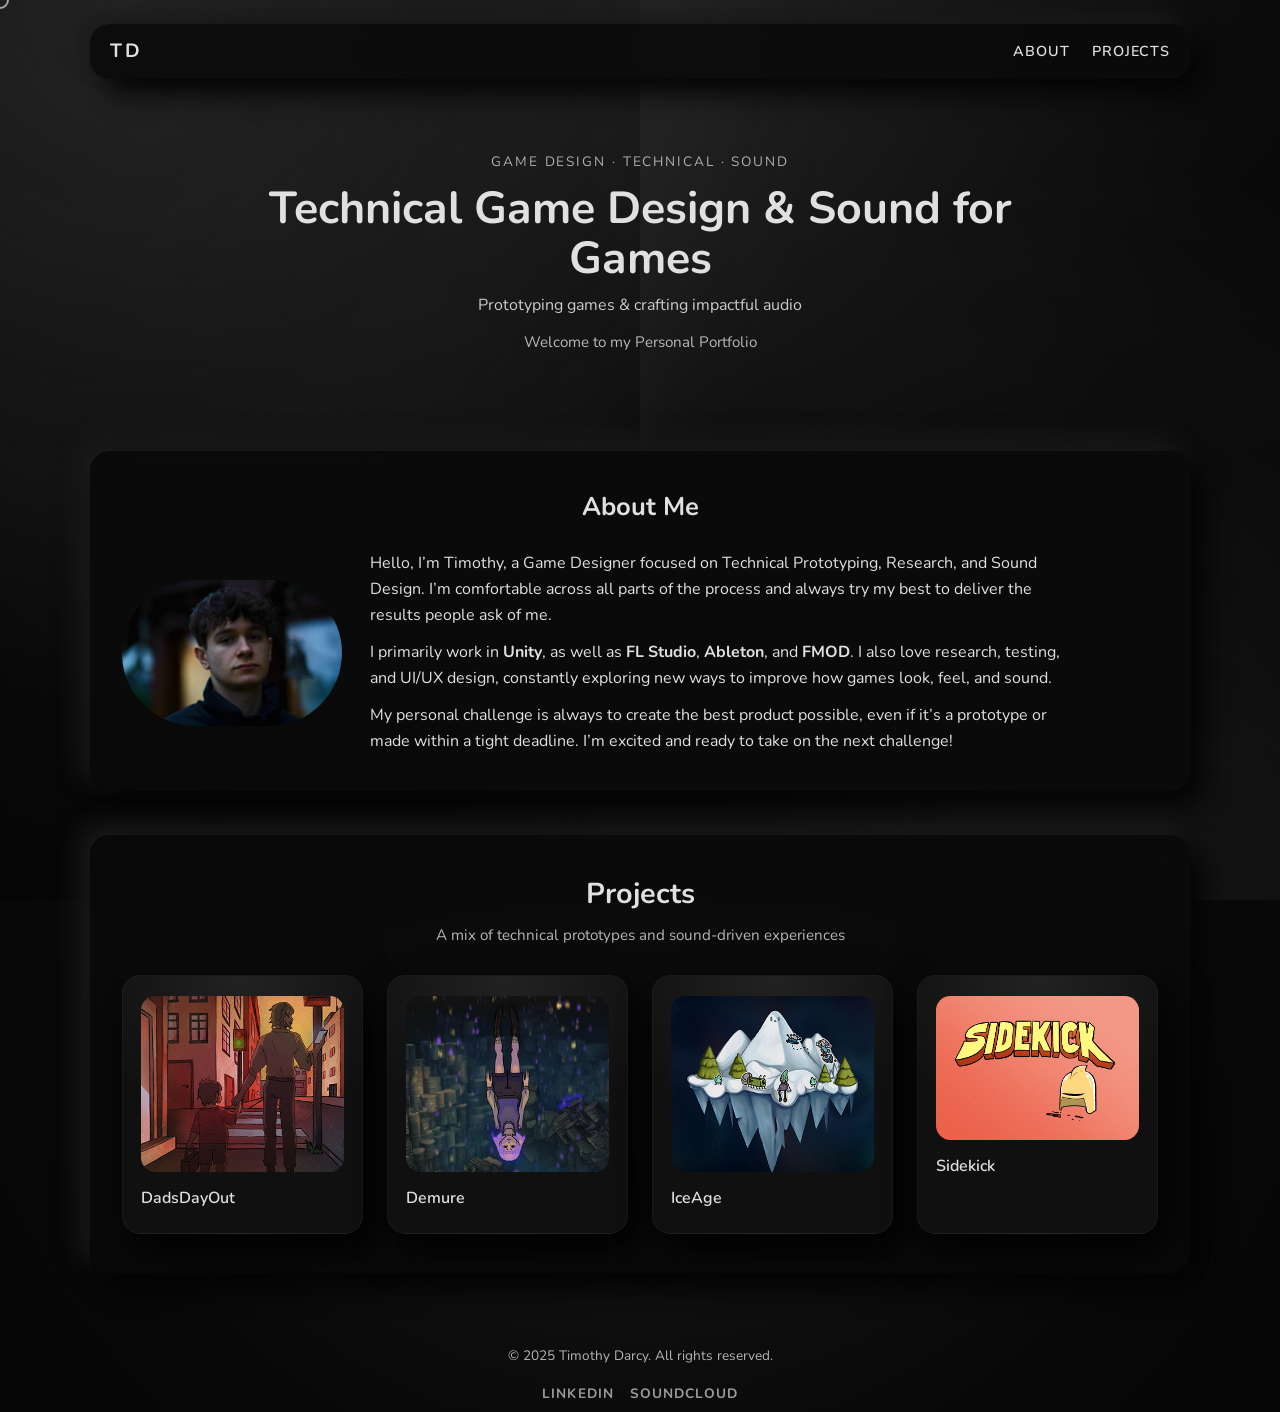
==== index.html @ 313224b3 "Update index.html" ====
<!DOCTYPE html>
<html lang="en">
<head>
    <!-- META & STYLES -->
    <meta charset="UTF-8" />
    <meta name="viewport" content="width=device-width, initial-scale=1.0"/>
    <meta name="description" content="Game & Sound Designer Portfolio: Technical prototyping, research, and immersive audio.">
    <!-- Fonts -->
    <link href="https://fonts.googleapis.com/css?family=Nunito:400,600,700&display=swap" rel="stylesheet">
    <!-- CSS -->
    <link rel="stylesheet" href="styles/style.css" />
    <title>Timothy Darcy Portfolio</title>
</head>
<body>
    <!-- Custom Cursor -->
    <div class="custom-cursor"></div>

    <!-- Circle Transition Overlay -->
    <div class="circle-transition"></div>

    <!-- Infinite Wave Background -->
    <div class="infinite-wave-container"></div>
    
    <!-- Header & Hero Section -->
    <header class="site-header">
        <nav class="nav-bar neumorphism">
            <a class="nav-logo" href="#hero">TD</a>
            <ul class="nav-menu">
                <li><a href="#about">About</a></li>
                <li><a href="#projects">Projects</a></li>
            </ul>
        </nav>

        <section id="hero" class="hero">
            <div class="hero-content">
                <p class="hero-kicker">Game Design · Technical · Sound</p>
                <h1 class="hero-title">Technical Game Design & Sound for Games</h1>
                <p class="hero-tagline">Prototyping games & crafting impactful audio</p>
                <p class="hero-subtitle">Welcome to my Personal Portfolio</p>
            </div>
        </section>
    </header>

    <!-- Main Content -->
    <main>
        <!-- About Section -->
        <section id="about" class="about-section container neumorphism section-hidden">
            <h2>About Me</h2>
            <div class="about-content">
                <img src="images/profile.jpg" alt="Profile Picture" class="about-image hover-scale" />
                <div class="about-text">
                    <p>
                        Hello, I’m Timothy, a Game Designer focused on Technical Prototyping, Research, and Sound Design. 
                        I’m comfortable across all parts of the process and always try my best to deliver the results people ask of me.
                    </p>
                    <p>
                        I primarily work in <strong>Unity</strong>, as well as <strong>FL Studio</strong>, <strong>Ableton</strong>, and <strong>FMOD</strong>. 
                        I also love research, testing, and UI/UX design, constantly exploring new ways to improve how games look, feel, and sound.
                    </p>
                    <p>
                        My personal challenge is always to create the best product possible, even if it’s a prototype or made within a tight deadline. 
                        I’m excited and ready to take on the next challenge!
                    </p>
                </div>
            </div>
        </section>

        <!-- Projects Section -->
        <section id="projects" class="work-section container neumorphism section-hidden">
            <header class="work-header">
                <h2>Projects</h2>
                <p class="work-subtitle">
                    A mix of technical prototypes and sound-driven experiences
                </p>
            </header>

            <ul class="project-list">
                <!-- Existing / Active Projects -->
                <li class="project neumorphism-light hover-glow section-hidden">
                    <a href="project4.html" data-project="project4">
                        <img src="styles/images/project4-thumb.png" alt="Project Four Thumbnail" />
                        <h3>DadsDayOut</h3>
                    </a>
                </li>
                <li class="project neumorphism-light hover-glow section-hidden">
                    <a href="project5.html" data-project="project5">
                        <img src="styles/images/project5-thumb.png" alt="Project Five Thumbnail" />
                        <h3>Demure</h3>
                    </a>
                </li>
                <li class="project neumorphism-light hover-glow section-hidden">
                    <a href="project6.html" data-project="project6">
                        <img src="styles/images/project6-thumb.png" alt="Project Six Thumbnail" />
                        <h3>IceAge</h3>
                    </a>
                </li>
                <li class="project neumorphism-light hover-glow section-hidden">
                    <a href="project7.html" data-project="project7">
                        <img src="images/Sidekick.png" alt="Sidekick Thumbnail" />
                        <h3>Sidekick</h3>
                    </a>
                </li>
            </ul>
        </section>
    </main>

    <!-- Footer -->
    <footer class="site-footer container">
        <p>&copy; 2025 Timothy Darcy. All rights reserved.</p>
        <ul class="social-links">
            <li><a href="https://www.linkedin.com/in/timothy-darcy-484072272/" target="_blank" rel="noopener">LinkedIn</a></li>
            <li><a href="#" target="_blank" rel="noopener">SoundCloud</a></li>
        </ul>
    </footer>

    <!-- JavaScript -->
    <script src="scripts/main.js"></script>
</body>
</html>
---- styles/style.css ----
/* =========================================
   BASE STYLES & THEME
========================================= */
:root {
    --bg-color: #121212;
    --fg-color: #E0E0E0;
    --accent-color: #ffffff;
    --shadow-dark: #050505;
    --shadow-light: #202020;
    --font-family: 'Nunito', sans-serif;
    --transition: 0.3s ease;
    --font-weight-regular: 400;
    --font-weight-semi: 600;
    --font-weight-bold: 700;
}

*,
*::before,
*::after {
    box-sizing: border-box;
    margin: 0;
    padding: 0;
}

html,
body {
    height: 100%;
}

body {
    background: radial-gradient(circle at top, #1c1c1c 0%, #080808 55%, #020202 100%);
    color: var(--fg-color);
    font-family: var(--font-family);
    font-weight: var(--font-weight-regular);
    line-height: 1.6;
    cursor: none; /* custom cursor */
    opacity: 0;           /* fade in/out base */
    transition: opacity 0.3s ease;
}

/* page is ready (set by JS) */
body.page-loaded {
    opacity: 1;
}

/* Keep normal cursor for text inputs just in case */
input,
textarea {
    cursor: text;
}

/* Utility container */
.container {
    width: min(1100px, 92vw);
    margin: 0 auto;
}

/* =========================================
   INFINITE WAVE BACKGROUND
========================================= */
.infinite-wave-container {
    position: fixed;
    inset: 0;
    z-index: -2;
    background: radial-gradient(circle at 10% 0%, #262626 0, transparent 50%),
                radial-gradient(circle at 90% 100%, #181818 0, transparent 52%);
    opacity: 0.9;
    pointer-events: none;
    overflow: hidden;
}

.infinite-wave-container::before {
    content: "";
    position: absolute;
    inset: -20%;
    background: conic-gradient(
        from 0deg,
        rgba(255, 255, 255, 0.04),
        transparent,
        rgba(255, 255, 255, 0.025),
        transparent
    );
    animation: wave-spin 20s linear infinite;
    animation-play-state: running;
    will-change: transform;
}

/* Pause background animation while scrolling for performance */
body.is-scrolling .infinite-wave-container::before {
    animation-play-state: paused;
}

@keyframes wave-spin {
    from { transform: rotate(0deg); }
    to   { transform: rotate(360deg); }
}

/* =========================================
   CUSTOM CURSOR
========================================= */
.custom-cursor {
    position: fixed;
    top: 0;
    left: 0;
    width: 18px;
    height: 18px;
    border-radius: 50%;
    border: 2px solid rgba(255, 255, 255, 0.7);
    pointer-events: none;
    transform: translate(-50%, -50%);
    z-index: 999;
    mix-blend-mode: difference;
    transition:
        width 0.15s ease-out,
        height 0.15s ease-out,
        background-color 0.15s ease-out,
        border-color 0.15s ease-out;
}

.custom-cursor.is-hovering {
    width: 30px;
    height: 30px;
    background-color: rgba(255, 255, 255, 0.12);
    border-color: rgba(255, 255, 255, 0.9);
}

/* =========================================
   NEUMORPHIC CARDS
========================================= */
.neumorphism {
    background: rgba(10, 10, 10, 0.9);
    border-radius: 1.25rem;
    box-shadow:
        14px 14px 26px var(--shadow-dark),
        -10px -10px 24px #1c1c1c;
    backdrop-filter: blur(18px);
}

.neumorphism-light {
    background: rgba(10, 10, 10, 0.85);
    border-radius: 1.25rem;
    box-shadow:
        8px 10px 24px rgba(0, 0, 0, 0.85);
    border: 1px solid rgba(255, 255, 255, 0.04);
}

/* Glow on hover for project cards etc. */
.hover-glow {
    transition:
        transform var(--transition),
        box-shadow var(--transition),
        filter var(--transition);
}

.hover-glow:hover {
    transform: translateY(-4px);
    box-shadow:
        0 0 18px rgba(255, 255, 255, 0.08),
        0 16px 40px rgba(0, 0, 0, 0.7);
    filter: brightness(1.05);
}

.hover-scale {
    transition:
        transform var(--transition),
        box-shadow var(--transition),
        filter var(--transition);
}

.hover-scale:hover {
    transform: scale(1.04);
    box-shadow:
        4px 4px 10px var(--shadow-dark),
        -4px -4px 10px var(--shadow-light);
    filter: brightness(1.1);
}

/* =========================================
   HEADER & NAV
========================================= */
.site-header {
    position: relative;
    z-index: 2;
    padding-top: 1.5rem;
}

.nav-bar {
    display: flex;
    align-items: center;
    justify-content: space-between;
    width: min(1100px, 92vw);
    margin: 0 auto;
    padding: 0.75rem 1.25rem;
}

.nav-logo {
    font-weight: var(--font-weight-bold);
    font-size: 1.2rem;
    letter-spacing: 0.14em;
    text-transform: uppercase;
    text-decoration: none;
    color: var(--fg-color);
}

.nav-menu {
    list-style: none;
    display: flex;
    gap: 1.4rem;
}

.nav-menu a {
    font-size: 0.9rem;
    font-weight: var(--font-weight-semi);
    letter-spacing: 0.06em;
    text-transform: uppercase;
    color: var(--fg-color);
    text-decoration: none;
    padding-bottom: 0.25rem;
    border-bottom: 1px solid transparent;
    transition: color var(--transition), border-color var(--transition), opacity var(--transition);
}

.nav-menu a:hover {
    color: var(--accent-color);
    border-color: rgba(255, 255, 255, 0.4);
    opacity: 1;
}

/* =========================================
   HERO SECTION
========================================= */
.hero {
    padding: 4.5rem 1.5rem 3.5rem;
    display: flex;
    justify-content: center;
    align-items: flex-start; /* higher on the page */
}

.hero-content {
    width: min(850px, 100%);
    margin: 0 auto;
    text-align: center;
}

.hero-kicker {
    font-size: 0.85rem;
    letter-spacing: 0.14em;
    text-transform: uppercase;
    opacity: 0.75;
    margin-bottom: 0.75rem;
}

.hero-title {
    font-size: clamp(2.2rem, 4vw, 2.8rem);
    font-weight: var(--font-weight-bold);
    line-height: 1.1;
    margin-bottom: 0.6rem;
}

.hero-tagline {
    font-size: 1rem;
    opacity: 0.9;
    margin-bottom: 0.75rem;
}

.hero-subtitle {
    font-size: 0.95rem;
    opacity: 0.8;
}

/* subtle entrance animation */
.hero {
    opacity: 0;
    transform: translateY(24px);
    transition: opacity 0.7s ease, transform 0.7s ease;
}

.hero.hero-visible {
    opacity: 1;
    transform: translateY(0);
}

/* =========================================
   ABOUT SECTION
========================================= */
.about-section {
    margin-top: 2.5rem;
    padding: 2.25rem 2rem;
}

.about-section h2 {
    font-size: 1.6rem;
    margin-bottom: 1.5rem;
    text-align: center; /* title centered */
}

.about-content {
    display: grid;
    grid-template-columns: minmax(0, 220px) minmax(0, 1fr);
    gap: 1.75rem;
    align-items: center;
    justify-content: center;
}

.about-image {
    width: 100%;
    max-width: 220px;
    border-radius: 999px;
    display: block;
    margin: 0 auto;
    object-fit: cover;
}

.about-text {
    max-width: 700px;
    margin: 0;
    text-align: left;
}

.about-text p + p {
    margin-top: 0.75rem;
}

/* =========================================
   PROJECTS SECTION (HOME)
========================================= */
.work-section {
    margin-top: 2.75rem;
    padding: 2.25rem 2rem 2.4rem;
}

.work-header {
    text-align: center;
    margin-bottom: 1.75rem;
}

.work-header h2 {
    font-size: 1.8rem;
    margin-bottom: 0.4rem;
}

.work-subtitle {
    font-size: 0.95rem;
    opacity: 0.8;
}

.project-list {
    list-style: none;
    display: grid;
    grid-template-columns: repeat(auto-fit, minmax(220px, 1fr));
    gap: 1.5rem;
    margin-top: 0.5rem;
}

.project {
    position: relative;
    overflow: hidden;
    border-radius: 1.15rem;
    background: radial-gradient(circle at top, #222222 0%, #101010 55%);
    box-shadow: 10px 18px 40px rgba(0, 0, 0, 0.9);
}

.project a {
    display: block;
    padding: 1.25rem 1.1rem 1.35rem;
    text-decoration: none;
    color: var(--fg-color);
}

.project img {
    width: 100%;
    border-radius: 0.9rem;
    margin-bottom: 0.9rem;
    display: block;
    object-fit: cover;
}

.project h3 {
    font-size: 1rem;
    font-weight: var(--font-weight-semi);
}

/* =========================================
   SECTION REVEAL ANIMATIONS (HOME)
========================================= */
.section-hidden {
    opacity: 0;
    transform: translateY(32px);
    transition: opacity 0.5s ease-out, transform 0.5s ease-out;
}

.section-visible {
    opacity: 1;
    transform: translateY(0);
}

/* =========================================
   FOOTER
========================================= */
.site-footer {
    margin: 3rem auto 2rem;
    text-align: center;
    padding: 1.5rem 1rem 0.5rem;
    font-size: 0.85rem;
    opacity: 0.8;
}

.social-links {
    list-style: none;
    display: flex;
    gap: 1rem;
    justify-content: center;
    margin-top: 1rem;
    padding: 0;
}

.social-links li a {
    font-weight: var(--font-weight-bold);
    font-size: 0.85rem;
    letter-spacing: 0.08em;
    text-transform: uppercase;
    text-decoration: none;
    color: var(--fg-color);
    opacity: 0.85;
    border-bottom: 1px solid transparent;
    padding-bottom: 0.15rem;
    transition: color var(--transition), opacity var(--transition), border-color var(--transition);
}

.social-links li a:hover {
    opacity: 1;
    color: var(--accent-color);
    border-color: rgba(255, 255, 255, 0.4);
}

/* =========================================
   CIRCLE PAGE TRANSITION (LEGACY)
========================================= */
.circle-transition {
    position: fixed;
    top: 50%;
    left: 50%;
    width: 0;
    height: 0;
    border-radius: 50%;
    transform: translate(-50%, -50%) scale(0);
    background: radial-gradient(circle at center, #ffffff 0%, #c8c8c8 30%, #000000 80%);
    opacity: 0;
    pointer-events: none;
    z-index: 998;
}

/* =========================================
   RESPONSIVE ADJUSTMENTS (HOME)
========================================= */
@media (max-width: 768px) {
    .nav-bar {
        padding-inline: 1rem;
    }

    .hero {
        padding-top: 3.4rem;
        padding-bottom: 2.8rem;
    }

    .about-section,
    .work-section {
        padding-inline: 1.3rem;
    }

    .about-content {
        grid-template-columns: 1fr;
        text-align: left;
    }

    .about-image {
        max-width: 180px;
    }
}

/* =========================================
   PROJECT DETAIL PAGES
========================================= */
body.project-page {
    background: radial-gradient(circle at top, #181818 0%, #050505 50%, #020202 100%);
}

/* Main project card */
.project-page .project-detail {
    width: min(1000px, 92vw);
    margin: 3rem auto 3.5rem;
    padding: 2.25rem 2rem 2.4rem;
    background: rgba(10, 10, 10, 0.96);
    border-radius: 1.5rem;
    box-shadow:
        14px 18px 40px rgba(0, 0, 0, 0.9),
        -6px -6px 26px rgba(32, 32, 32, 0.65);
    backdrop-filter: blur(16px);

    opacity: 0;
    transform: translateY(24px);
    transition: opacity 0.6s ease, transform 0.6s ease;
}

.project-page .project-detail.is-visible {
    opacity: 1;
    transform: translateY(0);
}

/* Header (title + meta) */
.project-page .project-detail-header {
    margin-bottom: 1.8rem;
    text-align: center;
}

.project-page .project-detail-header h1 {
    font-size: 1.9rem;
    margin-bottom: 0.2rem;
}

.project-page .project-meta {
    font-size: 0.9rem;
    opacity: 0.8;
}

/* -----------------------------------------
   TAB BUTTONS (Technical / Sound)
----------------------------------------- */
.project-page .project-tabs {
    display: flex;
    align-items: center;
    justify-content: center;
    gap: 0.35rem;
    padding: 0.25rem;
    border-radius: 999px;
    background: radial-gradient(circle at top, #262626 0%, #101010 60%);
    box-shadow:
        0 10px 30px rgba(0, 0, 0, 0.75),
        inset 0 0 0 1px rgba(255, 255, 255, 0.03);
    width: fit-content;
    margin: 0 auto 1.8rem;
}

.project-page .tab-button {
    border: none;
    outline: none;
    padding: 0.55rem 1.6rem;
    border-radius: 999px;
    background: transparent;
    color: rgba(255, 255, 255, 0.7);
    font-size: 0.9rem;
    font-weight: 600;
    letter-spacing: 0.08em;
    text-transform: uppercase;
    cursor: pointer;
    transition:
        color 0.25s ease,
        background 0.25s ease,
        box-shadow 0.25s ease,
        transform 0.15s ease;
}

.project-page .tab-button:hover {
    transform: translateY(-1px);
}

.project-page .tab-button.is-active {
    background: linear-gradient(135deg, #ffffff, #b3b3b3);
    color: #000;
    box-shadow:
        0 10px 22px rgba(0, 0, 0, 0.75),
        0 0 0 1px rgba(255, 255, 255, 0.2);
}

.project-page .tab-button:focus-visible {
    outline: 2px solid #ffffff;
    outline-offset: 2px;
}

/* -----------------------------------------
   TAB PANELS
----------------------------------------- */
.project-page .tab-panels {
    margin-top: 0.4rem;
}

.project-page .tab-panel {
    display: none;
    opacity: 0;
    transform: translateY(8px);
    transition: opacity 0.3s ease-out, transform 0.3s ease-out;
}

.project-page .tab-panel.is-active {
    display: block;
    opacity: 1;
    transform: translateY(0);
}

/* Section titles inside project tabs */
.project-page .section-title {
    font-size: 1.15rem;
    margin-bottom: 0.7rem;
    text-align: center;
}

/* -----------------------------------------
   TECHNICAL TAB LAYOUT – 2x2 grid
   Row1: Trailer | Gallery
   Row2: Overview | My contributions
----------------------------------------- */

/* The whole technical tab becomes a 2x2 grid ONLY when active */
.project-page #technical.tab-panel.is-active {
    display: grid;
    grid-template-columns: minmax(0, 3.2fr) minmax(0, 1.8fr);
    grid-template-areas:
        "trailer gallery"
        "overview contributions";
    column-gap: 2rem;
    row-gap: 1.75rem;
}

/* Make sure technical tab takes up NO space when hidden */
.project-page #technical.tab-panel:not(.is-active) {
    display: none !important;
}

/* Flatten inner wrappers so children can sit directly on grid areas */
.project-page .technical-layout {
    display: contents;
}

.project-page #technical .project-description {
    display: contents;
}

.project-page #technical .project-overview-layout {
    display: contents;
}

/* Grid area assignments */
.project-page #technical .technical-layout > div:first-child {
    grid-area: trailer;
}

.project-page #technical .technical-layout > div:last-child {
    grid-area: gallery;
}

.project-page #technical .project-overview-text {
    grid-area: overview;
}

.project-page #technical .project-overview-list {
    grid-area: contributions;
}

/* Video frame */
.project-page .project-video-frame {
    position: relative;
    width: 100%;
    border-radius: 1rem;
    overflow: hidden;
    background: #000;
    box-shadow:
        0 18px 40px rgba(0, 0, 0, 0.9),
        0 0 0 1px rgba(255, 255, 255, 0.04);
}

.project-page .project-video-frame video {
    display: block;
    width: 100%;
    height: auto;
}

/* Gallery – bigger and more spaced images */
.project-page .project-gallery {
    display: grid;
    grid-template-columns: repeat(2, minmax(0, 1fr));
    gap: 1.1rem;
}

.project-page .project-gallery img {
    width: 100%;
    border-radius: 0.9rem;
    display: block;
    object-fit: cover;
    box-shadow: 0 12px 26px rgba(0, 0, 0, 0.8);
    transition: transform 0.2s ease, box-shadow 0.2s ease, filter 0.2s ease;
}

.project-page .project-gallery img:hover {
    transform: translateY(-2px) scale(1.02);
    filter: brightness(1.05);
    box-shadow: 0 18px 40px rgba(0, 0, 0, 0.9);
}

/* Overview + contributions */
.project-page .project-description .section-title {
    text-align: left;
    margin-bottom: 0.9rem;
}

.project-page .project-overview-text {
    font-size: 1rem;
    line-height: 1.7;
}

.project-page .project-overview-text p + p {
    margin-top: 0.8rem;
}

.project-page .project-overview-list {
    font-size: 0.95rem;
}

.project-page .project-overview-points {
    list-style: disc;
    padding-left: 1.1rem;
}

.project-page .project-overview-points li {
    margin-bottom: 0.4rem;
    line-height: 1.5;
}

/* -----------------------------------------
   SOUND TAB LAYOUT
----------------------------------------- */
.project-page .sound-panel {
    margin-top: 0.4rem;
    max-width: 850px;
    margin-left: auto;
    margin-right: auto;
}

.project-page .sound-intro {
    font-size: 0.95rem;
    opacity: 0.88;
    margin-bottom: 1.3rem;
    text-align: justify;
}

.project-page .sound-tracklist {
    display: flex;
    flex-direction: column;
    gap: 0.9rem;
}

.project-page .sound-track {
    display: grid;
    grid-template-columns: minmax(0, 1.5fr) minmax(0, 2fr);
    gap: 0.75rem;
    align-items: center;
    padding: 0.8rem 1rem;
    border-radius: 1rem;
    background: radial-gradient(circle at top left, #222222 0%, #111111 55%);
    box-shadow:
        0 10px 26px rgba(0, 0, 0, 0.9),
        0 0 0 1px rgba(255, 255, 255, 0.03);
}

.project-page .sound-track-main {
    display: flex;
    flex-direction: column;
    gap: 0.15rem;
}

.project-page .sound-track-title {
    font-weight: 600;
}

.project-page .sound-track-meta {
    font-size: 0.8rem;
    opacity: 0.7;
}

.project-page .sound-track audio {
    width: 100%;
    height: 32px;
}

/* =========================================
   IMAGE LIGHTBOX (gallery click)
========================================= */
.image-lightbox-overlay {
    position: fixed;
    inset: 0;
    background: rgba(0, 0, 0, 0.85);
    display: flex;
    align-items: center;
    justify-content: center;
    opacity: 0;
    pointer-events: none;
    z-index: 1000;
    transition: opacity 0.25s ease;
}

.image-lightbox-overlay.is-open {
    opacity: 1;
    pointer-events: auto;
}

.image-lightbox-inner {
    position: relative;
    max-width: min(960px, 92vw);
    max-height: 88vh;
    padding: 1.4rem 1.8rem 1.6rem;
    border-radius: 1.2rem;
    background: radial-gradient(circle at top, #222222 0%, #050505 55%);
    box-shadow: 0 24px 60px rgba(0, 0, 0, 0.95);
    display: flex;
    align-items: center;
    justify-content: center;
}

.image-lightbox-img {
    max-width: 100%;
    max-height: calc(88vh - 2.8rem);
    border-radius: 0.9rem;
    box-shadow: 0 18px 40px rgba(0, 0, 0, 0.9);
    transform: scale(0.96);
    opacity: 0;
    transition: opacity 0.25s ease, transform 0.25s ease;
}

.image-lightbox-overlay.is-open .image-lightbox-img {
    opacity: 1;
    transform: scale(1);
}

/* Big clear X, on top of the image */
.image-lightbox-close {
    position: absolute;
    top: 0.75rem;
    right: 0.9rem;
    width: 44px;
    height: 44px;
    border-radius: 999px;
    border: none;
    background: #000;
    color: #ffffff;
    font-size: 1.7rem;
    line-height: 1;
    display: flex;
    align-items: center;
    justify-content: center;
    cursor: pointer;
    box-shadow: 0 10px 24px rgba(0, 0, 0, 0.85);
    z-index: 2;
    transition:
        background 0.2s ease,
        transform 0.15s ease,
        box-shadow 0.2s ease;
}

.image-lightbox-close:hover {
    background: #111;
    transform: translateY(-1px);
    box-shadow: 0 16px 32px rgba(0, 0, 0, 0.9);
}

/* Blur + lock background when lightbox is open and show normal cursor */
body.image-lightbox-open {
    overflow: hidden;
    cursor: auto;
}

body.image-lightbox-open .custom-cursor {
    display: none;
}

body.image-lightbox-open.project-page .site-header,
body.image-lightbox-open.project-page .project-detail,
body.image-lightbox-open.project-page .site-footer {
    filter: blur(6px);
    transition: filter 0.25s ease;
}

/* =========================================
   PROJECT DETAIL RESPONSIVE
========================================= */
@media (max-width: 900px) {
    .project-page #technical.tab-panel.is-active {
        grid-template-columns: 1fr;
        grid-template-areas:
            "trailer"
            "gallery"
            "overview"
            "contributions";
    }

    .project-page .sound-track {
        grid-template-columns: 1fr;
        align-items: flex-start;
    }
}

@media (max-width: 600px) {
    .project-page .project-detail {
        padding-inline: 1.4rem;
        padding-top: 1.8rem;
    }

    .project-page .project-detail-header h1 {
        font-size: 1.6rem;
    }

    .project-page .project-tabs {
        width: 100%;
        justify-content: center;
    }

    .project-page .tab-button {
        flex: 1;
        text-align: center;
        padding-inline: 0.8rem;
    }
}
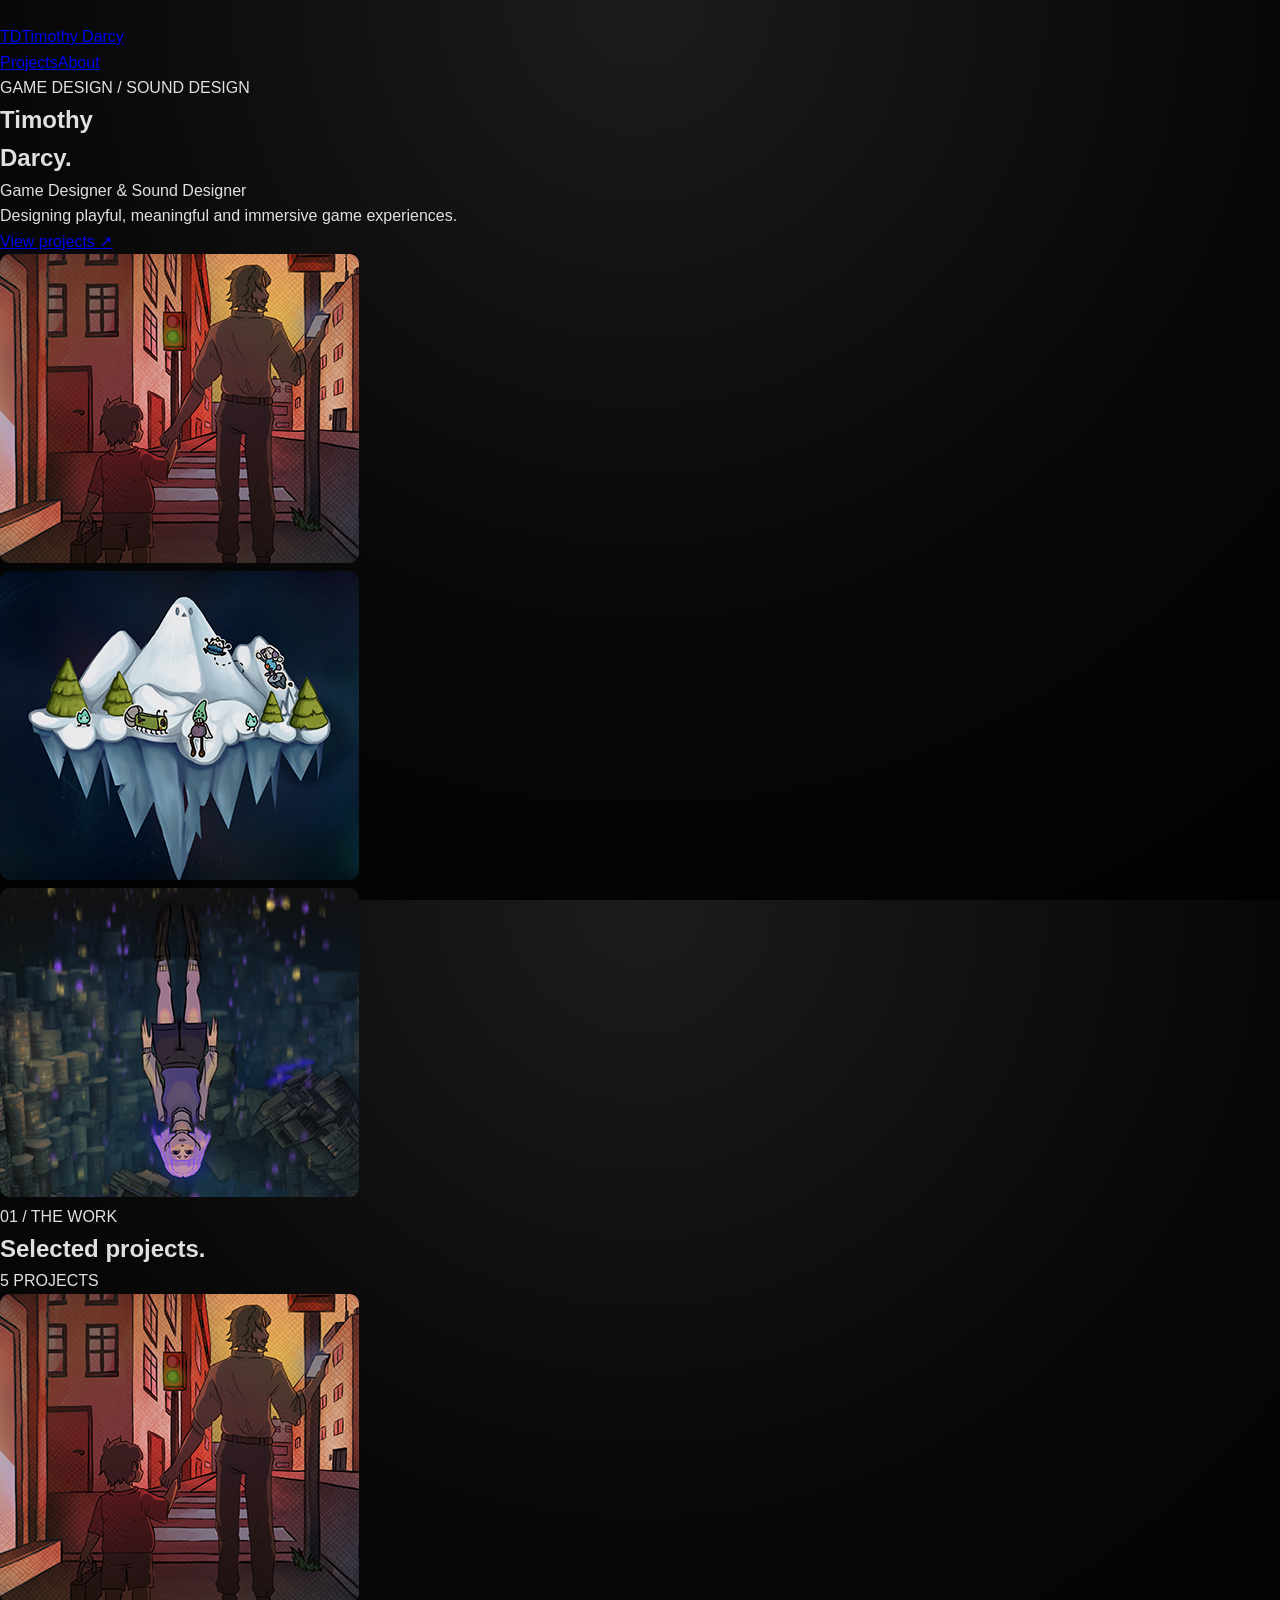
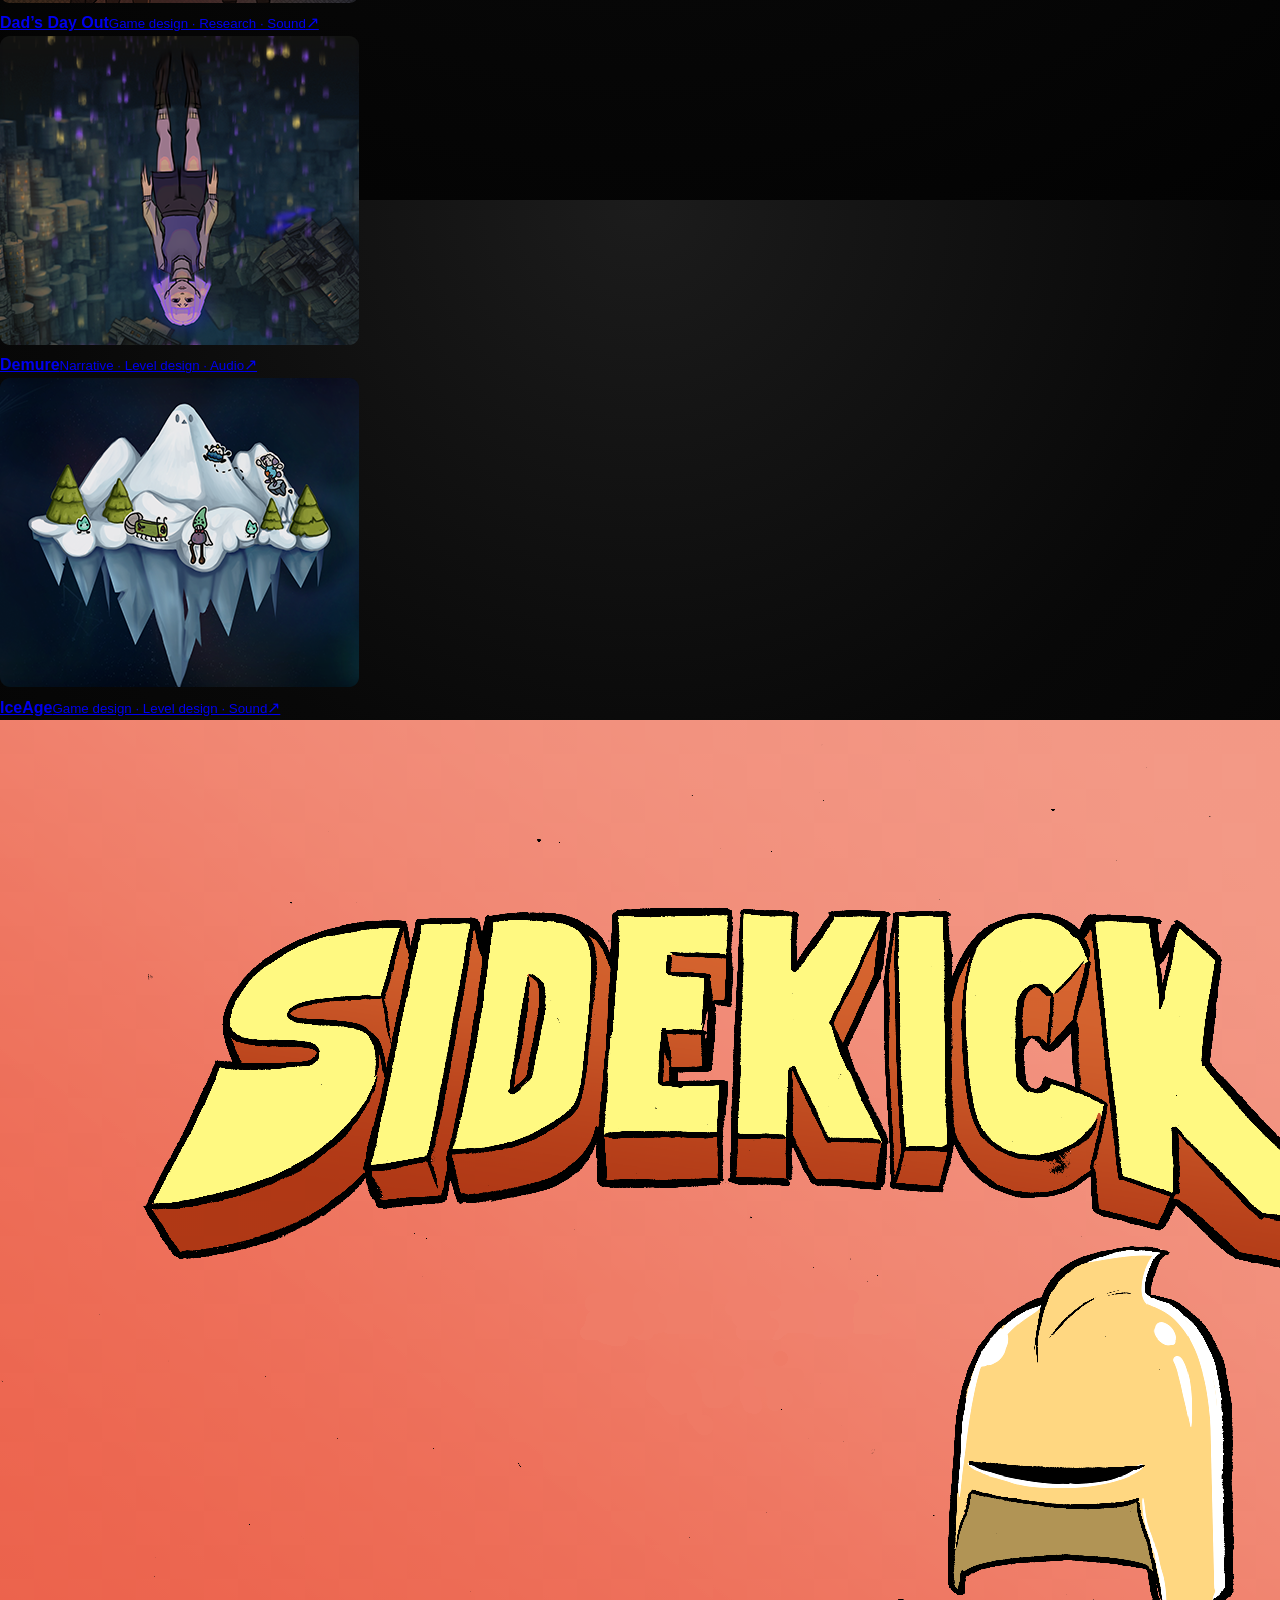
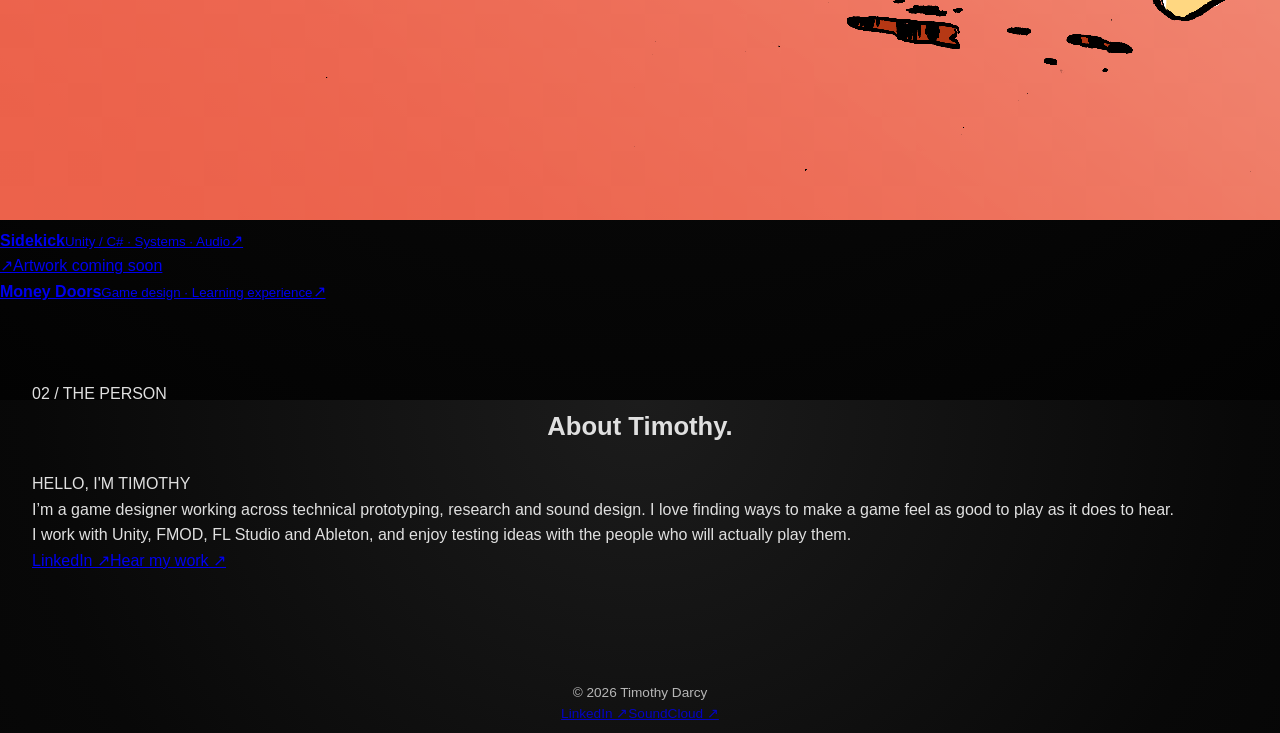
==== commit e7c9f77c: "Updated Website" ====
--- a/index.html
+++ b/index.html
@@ -1,119 +1,5 @@
-<!DOCTYPE html>
-<html lang="en">
-<head>
-    <!-- META & STYLES -->
-    <meta charset="UTF-8" />
-    <meta name="viewport" content="width=device-width, initial-scale=1.0"/>
-    <meta name="description" content="Game & Sound Designer Portfolio: Technical prototyping, research, and immersive audio.">
-    <!-- Fonts -->
-    <link href="https://fonts.googleapis.com/css?family=Nunito:400,600,700&display=swap" rel="stylesheet">
-    <!-- CSS -->
-    <link rel="stylesheet" href="styles/style.css" />
-    <title>Timothy Darcy Portfolio</title>
-</head>
-<body>
-    <!-- Custom Cursor -->
-    <div class="custom-cursor"></div>
-
-    <!-- Circle Transition Overlay -->
-    <div class="circle-transition"></div>
-
-    <!-- Infinite Wave Background -->
-    <div class="infinite-wave-container"></div>
-    
-    <!-- Header & Hero Section -->
-    <header class="site-header">
-        <nav class="nav-bar neumorphism">
-            <a class="nav-logo" href="#hero">TD</a>
-            <ul class="nav-menu">
-                <li><a href="#about">About</a></li>
-                <li><a href="#projects">Projects</a></li>
-            </ul>
-        </nav>
-
-        <section id="hero" class="hero">
-            <div class="hero-content">
-                <p class="hero-kicker">Game Design · Technical · Sound</p>
-                <h1 class="hero-title">Technical Game Design & Sound for Games</h1>
-                <p class="hero-tagline">Prototyping games & crafting impactful audio</p>
-                <p class="hero-subtitle">Welcome to my Personal Portfolio</p>
-            </div>
-        </section>
-    </header>
-
-    <!-- Main Content -->
-    <main>
-        <!-- About Section -->
-        <section id="about" class="about-section container neumorphism section-hidden">
-            <h2>About Me</h2>
-            <div class="about-content">
-                <img src="images/profile.jpg" alt="Profile Picture" class="about-image hover-scale" />
-                <div class="about-text">
-                    <p>
-                        Hello, I’m Timothy, a Game Designer focused on Technical Prototyping, Research, and Sound Design. 
-                        I’m comfortable across all parts of the process and always try my best to deliver the results people ask of me.
-                    </p>
-                    <p>
-                        I primarily work in <strong>Unity</strong>, as well as <strong>FL Studio</strong>, <strong>Ableton</strong>, and <strong>FMOD</strong>. 
-                        I also love research, testing, and UI/UX design, constantly exploring new ways to improve how games look, feel, and sound.
-                    </p>
-                    <p>
-                        My personal challenge is always to create the best product possible, even if it’s a prototype or made within a tight deadline. 
-                        I’m excited and ready to take on the next challenge!
-                    </p>
-                </div>
-            </div>
-        </section>
-
-        <!-- Projects Section -->
-        <section id="projects" class="work-section container neumorphism section-hidden">
-            <header class="work-header">
-                <h2>Projects</h2>
-                <p class="work-subtitle">
-                    A mix of technical prototypes and sound-driven experiences
-                </p>
-            </header>
-
-            <ul class="project-list">
-                <!-- Existing / Active Projects -->
-                <li class="project neumorphism-light hover-glow section-hidden">
-                    <a href="project4.html" data-project="project4">
-                        <img src="styles/images/project4-thumb.png" alt="Project Four Thumbnail" />
-                        <h3>DadsDayOut</h3>
-                    </a>
-                </li>
-                <li class="project neumorphism-light hover-glow section-hidden">
-                    <a href="project5.html" data-project="project5">
-                        <img src="styles/images/project5-thumb.png" alt="Project Five Thumbnail" />
-                        <h3>Demure</h3>
-                    </a>
-                </li>
-                <li class="project neumorphism-light hover-glow section-hidden">
-                    <a href="project6.html" data-project="project6">
-                        <img src="styles/images/project6-thumb.png" alt="Project Six Thumbnail" />
-                        <h3>IceAge</h3>
-                    </a>
-                </li>
-                <li class="project neumorphism-light hover-glow section-hidden">
-                    <a href="project7.html" data-project="project7">
-                        <img src="images/Sidekick.png" alt="Sidekick Thumbnail" />
-                        <h3>Sidekick</h3>
-                    </a>
-                </li>
-            </ul>
-        </section>
-    </main>
-
-    <!-- Footer -->
-    <footer class="site-footer container">
-        <p>&copy; 2025 Timothy Darcy. All rights reserved.</p>
-        <ul class="social-links">
-            <li><a href="https://www.linkedin.com/in/timothy-darcy-484072272/" target="_blank" rel="noopener">LinkedIn</a></li>
-            <li><a href="#" target="_blank" rel="noopener">SoundCloud</a></li>
-        </ul>
-    </footer>
-
-    <!-- JavaScript -->
-    <script src="scripts/main.js"></script>
-</body>
-</html>
+<!doctype html><html lang="en"><head><meta charset="UTF-8"><meta name="viewport" content="width=device-width, initial-scale=1"><meta name="theme-color" content="#0b0b11"><link rel="stylesheet" href="styles/style.css"><script src="scripts/main.js" defer></script><title>Timothy Darcy — Game Designer &amp; Sound Designer</title><meta name="description" content="Portfolio of Timothy Darcy — game design, technical prototyping, and sound for games."></head><body class="home-page"><div class="ambient" aria-hidden="true"><i></i><i></i></div><div class="page-wipe" aria-hidden="true"></div><header class="site-header wrap"><a class="brand" href="index.html" aria-label="Timothy Darcy home"><span class="brand-mark">TD</span><span class="brand-name">Timothy Darcy</span></a><nav class="main-nav" aria-label="Main navigation"><a href="index.html#projects">Projects</a><a href="index.html#about">About</a></nav></header>
+<main>
+<section class="home-hero wrap" id="top"><div class="hero-copy"><div class="eyebrow"><span class="eyebrow-dot"></span> GAME DESIGN / SOUND DESIGN</div><h1>Timothy<br>Darcy<span class="title-period">.</span></h1><p class="hero-role">Game Designer &amp; Sound Designer</p><p class="hero-summary">Designing playful, meaningful and immersive game experiences.</p><a class="primary-button" href="#projects">View projects <span aria-hidden="true">↗</span></a></div><div class="hero-showcase" aria-label="Selected game artwork"><div class="hero-halo" aria-hidden="true"></div><div class="float-card float-back float-dad"><img src="styles/images/project4-thumb.png" alt="Dad’s Day Out artwork"></div><div class="float-card float-front float-ice"><img src="styles/images/project6-thumb.png" alt="IceAge artwork"></div><div class="float-card float-back float-demure"><img src="styles/images/project5-thumb.png" alt="Demure artwork"></div></div></section>
+<section class="projects-section wrap" id="projects"><div class="section-heading"><div><span class="section-overline">01 / THE WORK</span><h2>Selected projects<span class="subtle-dot">.</span></h2></div><span class="section-counter">5 PROJECTS</span></div><div class="project-grid"><a class="project-card " style="--project-accent:#d26349" href="project4.html" aria-label="View Dad’s Day Out project"><div class="card-art"><img src="styles/images/project4-thumb.png" alt="Dad’s Day Out artwork" loading="lazy"></div><div class="card-bottom"><span><strong>Dad’s Day Out</strong><small>Game design · Research · Sound</small></span><span class="card-arrow" aria-hidden="true">↗</span></div></a><a class="project-card " style="--project-accent:#a486dc" href="project5.html" aria-label="View Demure project"><div class="card-art"><img src="styles/images/project5-thumb.png" alt="Demure artwork" loading="lazy"></div><div class="card-bottom"><span><strong>Demure</strong><small>Narrative · Level design · Audio</small></span><span class="card-arrow" aria-hidden="true">↗</span></div></a><a class="project-card " style="--project-accent:#8cbde8" href="project6.html" aria-label="View IceAge project"><div class="card-art"><img src="styles/images/project6-thumb.png" alt="IceAge artwork" loading="lazy"></div><div class="card-bottom"><span><strong>IceAge</strong><small>Game design · Level design · Sound</small></span><span class="card-arrow" aria-hidden="true">↗</span></div></a><a class="project-card " style="--project-accent:#edb64d" href="project7.html" aria-label="View Sidekick project"><div class="card-art"><img src="images/Sidekick.png" alt="Sidekick artwork" loading="lazy"></div><div class="card-bottom"><span><strong>Sidekick</strong><small>Unity / C# · Systems · Audio</small></span><span class="card-arrow" aria-hidden="true">↗</span></div></a><a class="project-card no-art" style="--project-accent:#8bbba9" href="money-doors.html" aria-label="View Money Doors project"><div class="card-art"><span class="missing-icon" aria-hidden="true">↗</span><span class="coming-label">Artwork coming soon</span></div><div class="card-bottom"><span><strong>Money Doors</strong><small>Game design · Learning experience</small></span><span class="card-arrow" aria-hidden="true">↗</span></div></a></div></section>
+<section id="about" class="about-section wrap"><div class="section-heading about-heading"><div><span class="section-overline">02 / THE PERSON</span><h2>About Timothy<span class="subtle-dot">.</span></h2></div></div><div class="about-card"><div class="portrait-slot" role="img" aria-label="Empty space reserved for your portrait"></div><div class="about-copy"><div class="about-kicker">HELLO, I'M TIMOTHY</div><p>I’m a game designer working across technical prototyping, research and sound design. I love finding ways to make a game feel as good to play as it does to hear.</p><p>I work with Unity, FMOD, FL Studio and Ableton, and enjoy testing ideas with the people who will actually play them.</p><div class="about-links"><a href="https://www.linkedin.com/in/timothy-darcy-484072272/" target="_blank" rel="noopener noreferrer">LinkedIn ↗</a><a href="https://soundcloud.com/time-trashzz/sets/sounds-for-game" target="_blank" rel="noopener noreferrer">Hear my work ↗</a></div></div></div></section></main><footer class="site-footer wrap"><span>© 2026 Timothy Darcy</span><div><a href="https://www.linkedin.com/in/timothy-darcy-484072272/" target="_blank" rel="noopener noreferrer">LinkedIn ↗</a><a href="https://soundcloud.com/time-trashzz/sets/sounds-for-game" target="_blank" rel="noopener noreferrer">SoundCloud ↗</a></div></footer></body></html>
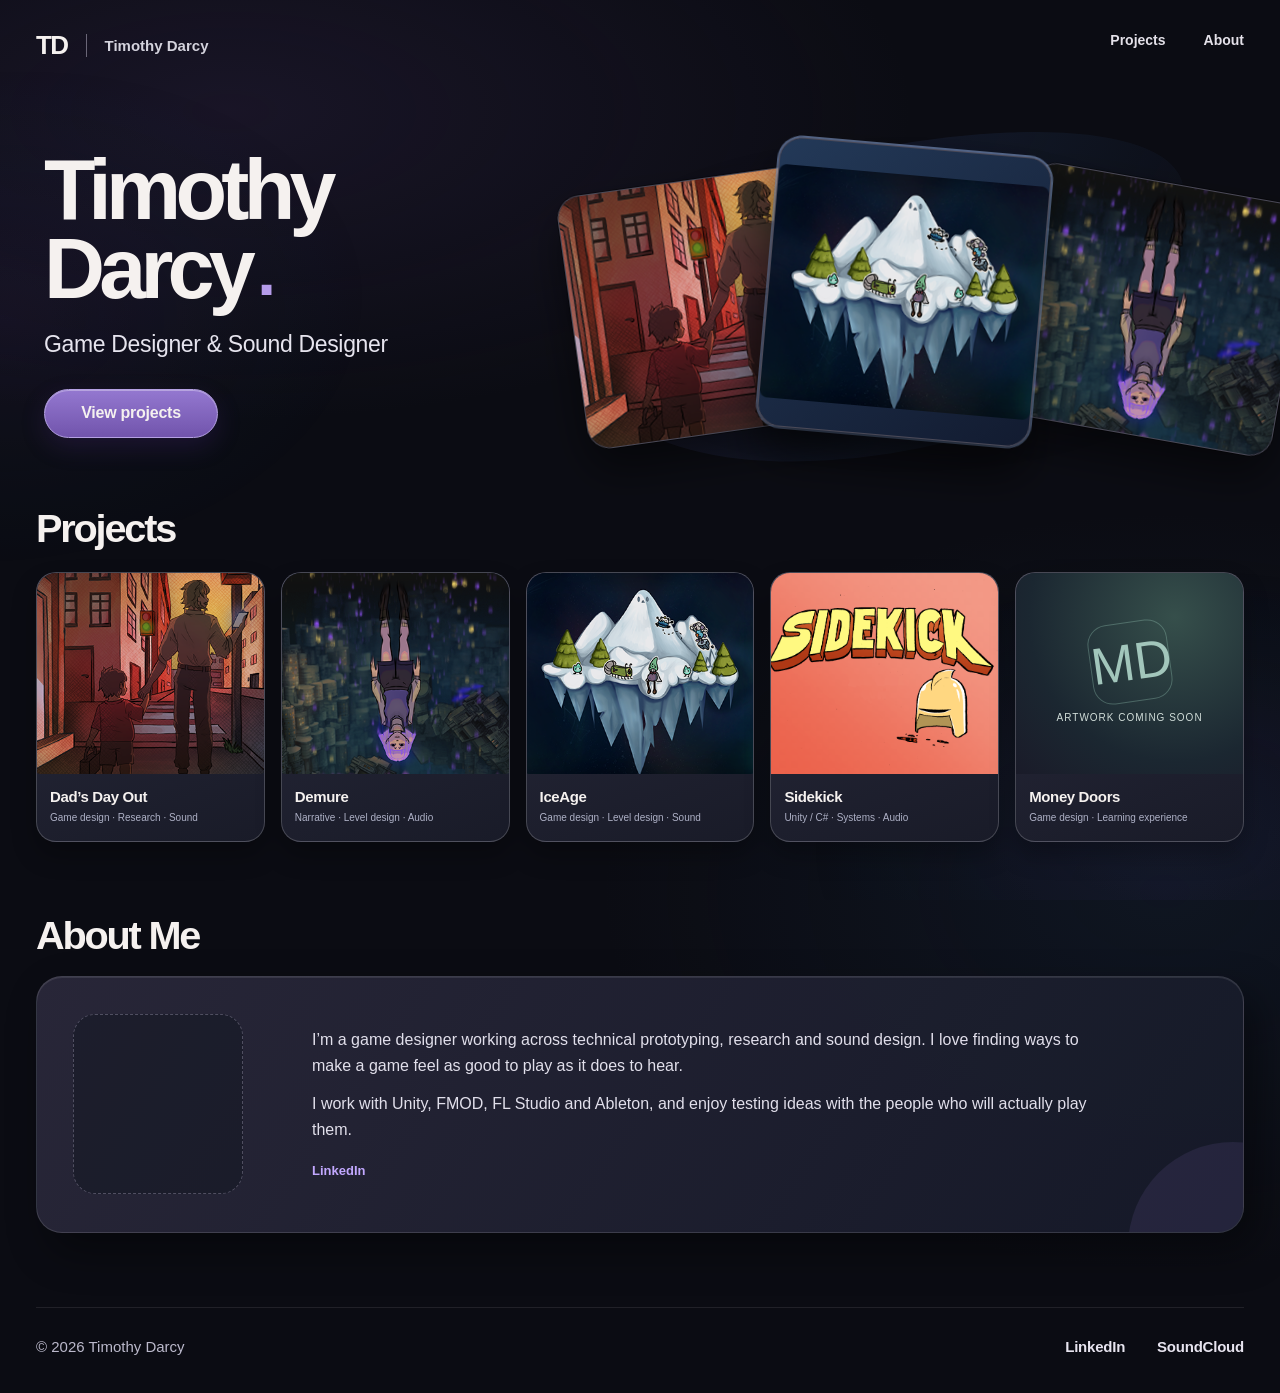
==== commit c21cb66b: "Updated Website 3" ====
--- a/index.html
+++ b/index.html
@@ -1,5 +1,7 @@
-<!doctype html><html lang="en"><head><meta charset="UTF-8"><meta name="viewport" content="width=device-width, initial-scale=1"><meta name="theme-color" content="#0b0b11"><link rel="stylesheet" href="styles/style.css"><script src="scripts/main.js" defer></script><title>Timothy Darcy — Game Designer &amp; Sound Designer</title><meta name="description" content="Portfolio of Timothy Darcy — game design, technical prototyping, and sound for games."></head><body class="home-page"><div class="ambient" aria-hidden="true"><i></i><i></i></div><div class="page-wipe" aria-hidden="true"></div><header class="site-header wrap"><a class="brand" href="index.html" aria-label="Timothy Darcy home"><span class="brand-mark">TD</span><span class="brand-name">Timothy Darcy</span></a><nav class="main-nav" aria-label="Main navigation"><a href="index.html#projects">Projects</a><a href="index.html#about">About</a></nav></header>
+<!DOCTYPE html>
+
+<html lang="en"><head><meta charset="utf-8"/><meta content="width=device-width, initial-scale=1" name="viewport"/><meta content="#0b0b11" name="theme-color"/><link href="styles/style.css" rel="stylesheet"/><script defer="" src="scripts/main.js"></script><title>Timothy Darcy — Game Designer &amp; Sound Designer</title><meta content="Portfolio of Timothy Darcy — game design, technical prototyping, and sound for games." name="description"/></head><body class="home-page"><div aria-hidden="true" class="ambient"><i></i><i></i></div><div aria-hidden="true" class="page-wipe"></div><header class="site-header wrap"><a aria-label="Timothy Darcy home" class="brand" href="index.html"><span class="brand-mark">TD</span><span class="brand-name">Timothy Darcy</span></a><nav aria-label="Main navigation" class="main-nav"><a href="index.html#projects">Projects</a><a href="index.html#about">About</a></nav></header>
 <main>
-<section class="home-hero wrap" id="top"><div class="hero-copy"><div class="eyebrow"><span class="eyebrow-dot"></span> GAME DESIGN / SOUND DESIGN</div><h1>Timothy<br>Darcy<span class="title-period">.</span></h1><p class="hero-role">Game Designer &amp; Sound Designer</p><p class="hero-summary">Designing playful, meaningful and immersive game experiences.</p><a class="primary-button" href="#projects">View projects <span aria-hidden="true">↗</span></a></div><div class="hero-showcase" aria-label="Selected game artwork"><div class="hero-halo" aria-hidden="true"></div><div class="float-card float-back float-dad"><img src="styles/images/project4-thumb.png" alt="Dad’s Day Out artwork"></div><div class="float-card float-front float-ice"><img src="styles/images/project6-thumb.png" alt="IceAge artwork"></div><div class="float-card float-back float-demure"><img src="styles/images/project5-thumb.png" alt="Demure artwork"></div></div></section>
-<section class="projects-section wrap" id="projects"><div class="section-heading"><div><span class="section-overline">01 / THE WORK</span><h2>Selected projects<span class="subtle-dot">.</span></h2></div><span class="section-counter">5 PROJECTS</span></div><div class="project-grid"><a class="project-card " style="--project-accent:#d26349" href="project4.html" aria-label="View Dad’s Day Out project"><div class="card-art"><img src="styles/images/project4-thumb.png" alt="Dad’s Day Out artwork" loading="lazy"></div><div class="card-bottom"><span><strong>Dad’s Day Out</strong><small>Game design · Research · Sound</small></span><span class="card-arrow" aria-hidden="true">↗</span></div></a><a class="project-card " style="--project-accent:#a486dc" href="project5.html" aria-label="View Demure project"><div class="card-art"><img src="styles/images/project5-thumb.png" alt="Demure artwork" loading="lazy"></div><div class="card-bottom"><span><strong>Demure</strong><small>Narrative · Level design · Audio</small></span><span class="card-arrow" aria-hidden="true">↗</span></div></a><a class="project-card " style="--project-accent:#8cbde8" href="project6.html" aria-label="View IceAge project"><div class="card-art"><img src="styles/images/project6-thumb.png" alt="IceAge artwork" loading="lazy"></div><div class="card-bottom"><span><strong>IceAge</strong><small>Game design · Level design · Sound</small></span><span class="card-arrow" aria-hidden="true">↗</span></div></a><a class="project-card " style="--project-accent:#edb64d" href="project7.html" aria-label="View Sidekick project"><div class="card-art"><img src="images/Sidekick.png" alt="Sidekick artwork" loading="lazy"></div><div class="card-bottom"><span><strong>Sidekick</strong><small>Unity / C# · Systems · Audio</small></span><span class="card-arrow" aria-hidden="true">↗</span></div></a><a class="project-card no-art" style="--project-accent:#8bbba9" href="money-doors.html" aria-label="View Money Doors project"><div class="card-art"><span class="missing-icon" aria-hidden="true">↗</span><span class="coming-label">Artwork coming soon</span></div><div class="card-bottom"><span><strong>Money Doors</strong><small>Game design · Learning experience</small></span><span class="card-arrow" aria-hidden="true">↗</span></div></a></div></section>
-<section id="about" class="about-section wrap"><div class="section-heading about-heading"><div><span class="section-overline">02 / THE PERSON</span><h2>About Timothy<span class="subtle-dot">.</span></h2></div></div><div class="about-card"><div class="portrait-slot" role="img" aria-label="Empty space reserved for your portrait"></div><div class="about-copy"><div class="about-kicker">HELLO, I'M TIMOTHY</div><p>I’m a game designer working across technical prototyping, research and sound design. I love finding ways to make a game feel as good to play as it does to hear.</p><p>I work with Unity, FMOD, FL Studio and Ableton, and enjoy testing ideas with the people who will actually play them.</p><div class="about-links"><a href="https://www.linkedin.com/in/timothy-darcy-484072272/" target="_blank" rel="noopener noreferrer">LinkedIn ↗</a><a href="https://soundcloud.com/time-trashzz/sets/sounds-for-game" target="_blank" rel="noopener noreferrer">Hear my work ↗</a></div></div></div></section></main><footer class="site-footer wrap"><span>© 2026 Timothy Darcy</span><div><a href="https://www.linkedin.com/in/timothy-darcy-484072272/" target="_blank" rel="noopener noreferrer">LinkedIn ↗</a><a href="https://soundcloud.com/time-trashzz/sets/sounds-for-game" target="_blank" rel="noopener noreferrer">SoundCloud ↗</a></div></footer></body></html>+<section class="home-hero wrap" id="top"><div class="hero-copy"><h1>Timothy<br/>Darcy<span aria-hidden="true" class="title-period">.</span></h1><p class="hero-role">Game Designer &amp; Sound Designer</p><a class="primary-button" href="#projects">View projects </a></div><div aria-label="Selected game artwork" class="hero-showcase"><div aria-hidden="true" class="hero-halo"></div><a aria-label="Open Dad’s Day Out project" class="float-card float-back float-dad" href="project4.html"><img alt="Dad’s Day Out artwork" src="styles/images/project4-thumb.png"/></a><a aria-label="Open IceAge project" class="float-card float-front float-ice" href="project6.html"><img alt="IceAge artwork" src="styles/images/project6-thumb.png"/></a><a aria-label="Open Demure project" class="float-card float-back float-demure" href="project5.html"><img alt="Demure artwork" src="styles/images/project5-thumb.png"/></a></div></section>
+<section class="projects-section wrap" id="projects"><div class="section-heading"><div><h2>Projects</h2></div></div><div class="project-grid"><a aria-label="View Dad’s Day Out project" class="project-card" href="project4.html" style="--project-accent:#d26349"><div class="card-art"><img alt="Dad’s Day Out artwork" loading="lazy" src="styles/images/project4-thumb.png"/></div><div class="card-bottom"><span><strong>Dad’s Day Out</strong><small>Game design · Research · Sound</small></span></div></a><a aria-label="View Demure project" class="project-card" href="project5.html" style="--project-accent:#a486dc"><div class="card-art"><img alt="Demure artwork" loading="lazy" src="styles/images/project5-thumb.png"/></div><div class="card-bottom"><span><strong>Demure</strong><small>Narrative · Level design · Audio</small></span></div></a><a aria-label="View IceAge project" class="project-card" href="project6.html" style="--project-accent:#8cbde8"><div class="card-art"><img alt="IceAge artwork" loading="lazy" src="styles/images/project6-thumb.png"/></div><div class="card-bottom"><span><strong>IceAge</strong><small>Game design · Level design · Sound</small></span></div></a><a aria-label="View Sidekick project" class="project-card" href="project7.html" style="--project-accent:#edb64d"><div class="card-art"><img alt="Sidekick artwork" loading="lazy" src="images/Sidekick.png"/></div><div class="card-bottom"><span><strong>Sidekick</strong><small>Unity / C# · Systems · Audio</small></span></div></a><a aria-label="View Money Doors project" class="project-card no-art" href="money-doors.html" style="--project-accent:#8bbba9"><div class="card-art"><span aria-hidden="true" class="missing-icon">MD</span><span class="coming-label">Artwork coming soon</span></div><div class="card-bottom"><span><strong>Money Doors</strong><small>Game design · Learning experience</small></span></div></a></div></section>
+<section class="about-section wrap" id="about"><div class="section-heading about-heading"><div><h2>About Me</h2></div></div><div class="about-card"><div aria-label="Empty space reserved for your portrait" class="portrait-slot" role="img"></div><div class="about-copy"><p>I’m a game designer working across technical prototyping, research and sound design. I love finding ways to make a game feel as good to play as it does to hear.</p><p>I work with Unity, FMOD, FL Studio and Ableton, and enjoy testing ideas with the people who will actually play them.</p><div class="about-links"><a href="https://www.linkedin.com/in/timothy-darcy-484072272/" rel="noopener noreferrer" target="_blank">LinkedIn</a></div></div></div></section></main><footer class="site-footer wrap"><span>© 2026 Timothy Darcy</span><div><a href="https://www.linkedin.com/in/timothy-darcy-484072272/" rel="noopener noreferrer" target="_blank">LinkedIn</a><a href="https://soundcloud.com/time-trashzz/sets/sounds-for-game" rel="noopener noreferrer" target="_blank">SoundCloud</a></div></footer></body></html>
--- a/styles/style.css
+++ b/styles/style.css
@@ -1,920 +1,409 @@
-/* =========================================
-   BASE STYLES & THEME
-========================================= */
+/* TIMOTHY DARCY — portfolio · pure CSS background motion, no custom cursor */
+:root{color-scheme:dark;--bg:#0b0c13;--surface:#171925;--line:rgba(235,235,255,.12);--text:#f5f1ef;--muted:#b8b8c9;--violet:#a789eb;--radius:22px;--font:Arial,Helvetica,'Helvetica Neue',sans-serif}
+*,*::before,*::after{box-sizing:border-box}html{scroll-behavior:smooth;scroll-padding-top:90px}body{margin:0;background:var(--bg);color:var(--text);font:16px/1.55 var(--font);min-width:320px;overflow-x:hidden}a{color:inherit;text-decoration:none}button{font:inherit}button,a{ -webkit-tap-highlight-color:transparent}button:focus-visible,a:focus-visible{outline:2px solid #d6bdff;outline-offset:4px}img{max-width:100%;display:block}::selection{background:#9a75d9;color:#0e0e15}.wrap{width:min(1256px,calc(100% - 72px));margin-inline:auto}
+.ambient{position:fixed;z-index:-1;inset:0;pointer-events:none;overflow:hidden;background:radial-gradient(circle at 10% -30%,#25203c 0,transparent 42%),radial-gradient(circle at 96% 105%,#1c233a 0,transparent 42%)}.ambient i{position:absolute;display:block;width:min(60vw,720px);height:min(44vw,490px);border-radius:53% 47% 56% 44%;background:linear-gradient(130deg,rgba(97,68,154,.14),rgba(40,78,142,.06));filter:blur(38px);transform:translate3d(0,0,0);animation:ambient-drift 24s ease-in-out infinite alternate;will-change:transform}.ambient i:first-child{top:8%;left:-28%}.ambient i:last-child{bottom:-18%;right:-20%;animation-duration:31s;animation-delay:-11s;animation-direction:alternate-reverse}@keyframes ambient-drift{to{transform:translate3d(3vw,-3vh,0) rotate(8deg)}}
+.site-header{display:flex;align-items:center;justify-content:space-between;padding-block:25px 20px;position:relative;z-index:5}.brand{display:flex;align-items:center;gap:18px;font-weight:700;letter-spacing:-.03em}.brand-mark{font-size:26px;letter-spacing:-.06em;font-weight:900}.brand-name{font-size:15px;font-weight:600;color:#d4d3dd;border-left:1px solid #6a6677;padding-left:18px;letter-spacing:0}.main-nav{display:flex;gap:38px}.main-nav a{font-size:14px;font-weight:600;color:#e4e1e9;transition:color .2s}.main-nav a:hover{color:#bba5f2}
+.home-hero{min-height:415px;display:grid;grid-template-columns:42% 58%;align-items:center;padding-top:24px;gap:0}.hero-copy{position:relative;z-index:2;padding:15px 0 50px 8px}.eyebrow,.section-overline,.about-kicker,.project-kicker{font-size:11px;letter-spacing:.16em;font-weight:800;color:#bcaee2}.eyebrow{display:flex;align-items:center;gap:10px;margin-bottom:15px}.eyebrow-dot{width:7px;height:7px;background:#bd9afa;border-radius:50%}.hero-copy h1{font-size:clamp(62px,6.6vw,100px);line-height:.94;letter-spacing:-.075em;margin:0 0 18px;font-weight:800}.title-period,.subtle-dot{color:#9c80e0}.hero-role{font-size:clamp(18px,1.8vw,23px);line-height:1.3;margin:0 0 16px;color:#e7e4ed}.hero-summary{color:#c4c2d0;line-height:1.6;max-width:340px;font-size:16px;margin:0 0 25px}.primary-button{display:inline-flex;justify-content:space-between;gap:32px;align-items:center;background:linear-gradient(180deg,#9478d0,#7154ac);border:1px solid #b5a1e4;box-shadow:0 9px 25px rgba(80,43,137,.23),inset 0 1px #ffffff52;border-radius:999px;padding:11px 24px;font-weight:700;transition:transform .22s,box-shadow .22s}.primary-button:hover{transform:translateY(-3px);box-shadow:0 12px 30px rgba(80,43,137,.4)}
+.hero-showcase{position:relative;min-height:385px;isolation:isolate;perspective:1000px}.hero-halo{position:absolute;inset:14% 1% 14% 4%;background:radial-gradient(ellipse at 50% 50%,rgba(94,69,143,.27),transparent 67%);filter:blur(28px);z-index:-1}.float-card{position:absolute;width:40%;height:255px;overflow:hidden;background:#242334;border:1px solid #ffffff2c;border-radius:23px;box-shadow:0 22px 45px #0008,0 0 0 1px #0006;transition:transform .35s cubic-bezier(.16,1,.3,1)}.float-card img{width:100%;height:100%;object-fit:cover}.float-dad{left:4%;top:17%;transform:rotate(-8deg)}.float-ice{left:32%;top:9%;width:39%;height:290px;z-index:2;transform:rotate(5deg);box-shadow:0 26px 48px #000a,0 0 0 2px #8ba7db99}.float-ice img{object-fit:contain;background:linear-gradient(140deg,#233958,#121b30)}.float-demure{left:67%;top:18%;transform:rotate(10deg)}.float-dad:hover{transform:rotate(-5deg) translateY(-8px)}.float-ice:hover{transform:rotate(3deg) translateY(-8px)}.float-demure:hover{transform:rotate(7deg) translateY(-8px)}
+.projects-section{padding:8px 0 36px}.section-heading{display:flex;align-items:end;justify-content:space-between;margin-bottom:23px}.section-heading h2{font-size:clamp(29px,3.2vw,43px);letter-spacing:-.055em;line-height:1.05;margin:7px 0 0}.section-counter{font-size:11px;letter-spacing:.15em;color:#9998aa;font-weight:800}.project-grid{display:grid;grid-template-columns:repeat(5,minmax(0,1fr));gap:16px}.project-card{min-width:0;border:1px solid #ffffff30;border-radius:20px;background:linear-gradient(160deg,#292a3c,#191b28);box-shadow:0 13px 24px #0004,inset 0 1px #fff1;overflow:hidden;transition:transform .27s ease,border-color .27s ease,box-shadow .27s ease}.project-card:hover{transform:translateY(-7px);border-color:var(--project-accent);box-shadow:0 20px 35px #0007}.card-art{aspect-ratio:1.13;overflow:hidden;position:relative;background:#1b2031}.card-art img{width:100%;height:100%;object-fit:cover;transition:transform .5s ease}.project-card:hover .card-art img{transform:scale(1.055)}.card-bottom{display:flex;gap:6px;align-items:center;justify-content:space-between;padding:14px 13px 17px}.card-bottom strong{font-size:15px;display:block;line-height:1.15;letter-spacing:-.025em}.card-bottom small{font-size:10px;color:#aeb1c6;display:block;line-height:1.3;margin-top:6px}.card-arrow{flex:0 0 28px;width:28px;height:28px;border-radius:50%;background:#ffffff17;display:grid;place-items:center;color:#e5dafa;font-size:16px}.no-art .card-art{display:flex;align-items:center;justify-content:center;flex-direction:column;gap:8px;background:radial-gradient(ellipse at 70% 22%,#364f4b,#1b2731 65%,#1a1b29)}.missing-icon{font-size:52px;line-height:1;color:#a2c6bb;border:1px solid #94c4b558;width:80px;height:80px;border-radius:20px;display:grid;place-items:center;transform:rotate(-8deg)}.coming-label{font-size:10px;letter-spacing:.1em;text-transform:uppercase;color:#d1ddd9}
+.about-section{padding:37px 0 74px}.about-heading{margin-bottom:17px}.about-card{min-height:257px;border-radius:26px;border:1px solid #ffffff20;background:linear-gradient(120deg,rgba(40,40,60,.88),rgba(21,23,37,.91));box-shadow:13px 18px 40px #0006,inset 0 1px #ffffff17;display:grid;grid-template-columns:205px 1fr;gap:34px;padding:32px 36px;align-items:center;overflow:hidden;position:relative}.about-card:after{content:'';position:absolute;width:210px;height:210px;right:-95px;bottom:-120px;background:#68558f30;border-radius:50%;pointer-events:none}.portrait-slot{width:170px;height:180px;border:1.5px dashed #85829880;border-radius:22px;display:flex;align-items:center;justify-content:center;background:#13162280;overflow:hidden;color:#a9a5b9}.portrait-hint{font-size:11px;letter-spacing:.11em;text-align:center;line-height:2}.portrait-slot img{width:100%;height:100%;object-fit:cover}.about-copy{max-width:780px}.about-copy p{font-size:16px;line-height:1.65;margin:11px 0;color:#e1dfeb}.about-links{display:flex;gap:20px;flex-wrap:wrap;margin-top:18px}.about-links a{font-size:13px;font-weight:700;color:#c2a8ff}.about-links a:hover{text-decoration:underline}.site-footer{padding:22px 0 30px;border-top:1px solid #ffffff17;display:flex;justify-content:space-between;gap:20px;color:#9998aa;font-size:12px}.site-footer div{display:flex;gap:22px}.site-footer a:hover{color:white}
+/* Project template: inky warm graphic banners that match homepage */
+.project-page .ambient{background:radial-gradient(circle at 70% -20%,color-mix(in srgb,var(--project-deep) 60%,transparent),transparent 55%),#0b0b11}.project-main{padding-bottom:68px}.project-breadcrumb{display:flex;gap:16px;align-items:center;color:#a3a0af;font-size:12px;margin:18px 0 18px}.back-link{color:#f5f0ed;font-weight:700}.back-link:hover{color:var(--project-accent)}.crumb-separator{color:#716d7c}.project-banner{height:315px;position:relative;isolation:isolate;overflow:hidden;background:var(--project-deep);border-radius:21px 21px 6px 6px;border:1px solid #ffffff24;display:flex;align-items:end}.banner-art{position:absolute;inset:0 0 0 31%;overflow:hidden;z-index:-2}.banner-art:after{content:'';inset:0;position:absolute;background:linear-gradient(90deg,var(--project-deep),transparent 70%)}.banner-art img{width:100%;height:100%;object-fit:cover;object-position:center 45%}.banner-ink{position:absolute;z-index:-1;left:-3%;top:-5%;height:115%;width:65%;background:linear-gradient(128deg,#100f16 8%,var(--project-deep) 86%);clip-path:polygon(0 0,100% 0,72% 100%,0 100%)}.banner-title{padding:35px 43px 39px;max-width:68%}.project-kicker{color:var(--project-accent)}.project-banner h1{margin:8px 0 12px;font-size:clamp(48px,6.7vw,93px);line-height:.86;letter-spacing:-.072em;font-weight:850;max-width:680px;overflow-wrap:anywhere}.project-banner .banner-title p{font-size:13px;margin:0;color:#ded7d7}.banner-placeholder{height:100%;display:flex;flex-direction:column;align-items:center;justify-content:center;gap:15px;background:linear-gradient(110deg,#29443f,#1d353a);color:#a6cfc1}.banner-placeholder>span{font-weight:900;font-size:58px;line-height:.88;letter-spacing:-.07em}.banner-placeholder small{font-size:11px;letter-spacing:.12em}.project-lead{padding:19px 10px 21px;display:flex;justify-content:space-between;align-items:center;gap:22px;border-bottom:1px solid #ffffff1b}.project-lead>p{font-size:15px;color:#c4bdc3;margin:0;max-width:620px}.segmented{display:flex;position:relative;background:#20202c;border:1px solid #ffffff1b;padding:4px;border-radius:14px;isolation:isolate;flex:none}.segmented-thumb{position:absolute;left:4px;top:4px;bottom:4px;width:calc((100% - 8px)/2);background:var(--project-accent);border-radius:10px;transition:transform .38s cubic-bezier(.2,.85,.2,1);z-index:-1}.segmented.sound-selected .segmented-thumb{transform:translateX(100%)}.tab-button{cursor:pointer;border:0;background:transparent;color:#b6b3c0;padding:10px 25px;border-radius:10px;font-weight:750;font-size:12px;min-width:106px;transition:color .3s}.tab-button.is-active{color:#0e0d13}.tab-button:hover:not(.is-active){color:white}.tab-viewport{padding-top:31px}.tab-panel{animation:panel-enter .38s ease both}.tab-panel[hidden]{display:none!important}@keyframes panel-enter{from{opacity:0;transform:translateY(13px)}to{opacity:1;transform:none}}.project-info-grid{display:grid;grid-template-columns:minmax(0,1.6fr) minmax(230px,.72fr);gap:45px}.content-block{min-width:0}.project-primary{min-width:0}.block-heading{font-size:20px;letter-spacing:-.04em;font-weight:800;line-height:1.2;margin:0 0 17px;display:flex;align-items:center;gap:12px}.block-heading span{font-size:11px;font-weight:900;letter-spacing:0;color:var(--project-accent)}.project-video-frame{aspect-ratio:16/9;background:#13141b;border-radius:15px;overflow:hidden;border:1px solid #ffffff23;position:relative;box-shadow:0 15px 30px #0004}.project-video-frame video{width:100%;height:100%;display:block;background:#111;object-fit:contain}.media-fallback{padding:25px;text-align:center;background:#20202a;color:#c6bcc8;font-size:12px}.media-fallback[hidden]{display:none}.project-video-frame.is-missing video{display:none}.project-video-frame.is-missing .media-fallback{display:flex;align-items:center;justify-content:center;flex-direction:column;gap:12px;height:100%}.project-video-frame code{overflow-wrap:anywhere}.overview-copy p{font-size:14px;line-height:1.8;color:#d1ccd2;margin:0 0 15px}.project-primary .content-block+.content-block{margin-top:32px}.contributions{background:linear-gradient(145deg,#211f2b,#15151e);border-radius:15px;padding:23px 21px 26px;align-self:start;border:1px solid #ffffff1a;box-shadow:0 9px 24px #0003}.contributions .block-heading{font-size:18px}.contributions ul{padding:0;margin:0;list-style:none}.contributions li{font-size:13px;color:#d4ced3;line-height:1.6;display:flex;align-items:flex-start;gap:10px;padding:11px 0;border-bottom:1px solid #ffffff10}.contributions li:last-child{border:0}.contributions li:before{content:'';flex:0 0 7px;width:7px;height:7px;background:var(--project-accent);border-radius:2px;margin-top:7px}.screenshots-block{margin-top:35px;padding-top:29px;border-top:1px solid #ffffff1a}.screenshots-heading{display:flex;justify-content:space-between;gap:20px;align-items:center}.screenshots-heading p{font-size:12px;color:#a7a3b0;margin:0}.project-gallery{display:grid;grid-template-columns:repeat(4,minmax(0,1fr));gap:13px}.gallery-item{display:block;appearance:none;border:1px solid #ffffff1f;padding:0;border-radius:13px;overflow:hidden;aspect-ratio:16/10;background:#1d1f2a;cursor:zoom-in;transition:border-color .2s,transform .2s}.gallery-item:hover{transform:translateY(-3px);border-color:var(--project-accent)}.gallery-item img{width:100%;height:100%;object-fit:cover}.gallery-item.is-missing img{display:none}.gallery-item.is-missing .media-fallback{display:flex;justify-content:center;align-items:center;height:100%}.gallery-empty{background:#181c24;border:1px dashed #ffffff2d;border-radius:15px;padding:42px;text-align:center;color:#d8e5e0}.gallery-empty>span{font-weight:700}.gallery-empty p{font-size:13px;color:#b9c6c2}.video-empty{height:100%;display:flex;align-items:center;flex-direction:column;justify-content:center;gap:14px;color:#c1d6cf}.video-empty strong{font-size:20px}.video-empty small{font-size:12px;color:#a9b6b0}.empty-play{font-size:22px;border:1px solid #bbd5ca5b;width:66px;height:66px;border-radius:50%;display:grid;place-items:center;padding-left:3px}.next-project{margin-top:42px;border-top:1px solid #ffffff22;padding:22px 2px;display:flex;justify-content:space-between;align-items:center;gap:20px}.next-project>span{color:#9591a1;letter-spacing:.15em;font-size:11px;font-weight:800}.next-project a{font-weight:800;font-size:15px}.next-project a:hover{color:var(--project-accent)}.next-project a span{margin-left:10px}.sound-heading{display:flex;justify-content:space-between;align-items:center;gap:20px;border-bottom:1px solid #ffffff1d;padding:5px 0 23px}.sound-heading h2{font-size:clamp(30px,3.4vw,45px);letter-spacing:-.06em;margin:3px 0}.sound-heading p{font-size:14px;color:#b4b0b9;margin:0}.sound-number{color:var(--project-accent);letter-spacing:.15em;font-size:11px;font-weight:800}.sound-tracklist{max-width:960px;padding-top:13px}.audio-track{display:grid;grid-template-columns:1fr minmax(250px,360px);align-items:center;gap:22px;border-bottom:1px solid #ffffff1c;padding:20px 0}.track-title{display:flex;flex-direction:column}.track-title strong{font-size:17px}.track-title span{font-size:12px;color:#a8a3af}.audio-track audio{width:100%;height:40px;filter:grayscale(1)}.sound-empty{padding:60px 0;color:#aaa}.sound-empty h3{color:white}.image-dialog{position:fixed;max-width:min(95vw,1200px);max-height:90vh;padding:20px;background:#101119;border:1px solid #ffffff2c;border-radius:15px;color:white}.image-dialog::backdrop{background:#050509ed}.image-dialog img{max-width:90vw;max-height:78vh;object-fit:contain}.dialog-close{position:absolute;top:0;right:2px;background:#31313e;color:white;border:0;border-radius:50%;width:38px;height:38px;font-size:28px;cursor:pointer;z-index:2}
+/* Simple upward panel navigation on ordinary local / GitHub-hosted pages */
+.page-wipe{position:fixed;inset:0;background:#27213a;z-index:1000;transform:translateY(100%);pointer-events:none;visibility:hidden}.page-wipe.is-exiting{visibility:visible;animation:wipe-up .48s cubic-bezier(.65,0,.18,1) forwards}.page-wipe.is-entering{visibility:visible;transform:translateY(0);animation:wipe-away .55s cubic-bezier(.65,0,.18,1) forwards}@keyframes wipe-up{to{transform:translateY(0)}}@keyframes wipe-away{to{transform:translateY(-100%)}}
+@media(max-width:1050px){.wrap{width:min(100% - 48px,1256px)}.project-grid{grid-template-columns:repeat(3,minmax(0,1fr))}.hero-copy h1{font-size:clamp(60px,7vw,86px)}.float-card{height:215px}.float-ice{height:245px}.project-info-grid{gap:25px}.project-banner{height:290px}}
+@media(max-width:680px){.wrap{width:calc(100% - 32px)}.site-header{padding-top:16px}.brand-name{display:none}.main-nav{gap:24px}.main-nav a{font-size:13px}.home-hero{grid-template-columns:1fr;min-height:0;padding-top:22px}.hero-copy{padding:16px 8px 4px}.hero-copy h1{font-size:clamp(60px,13vw,85px)}.hero-summary{max-width:100%}.hero-showcase{height:255px;min-height:0;margin:8px -4px 12px}.float-card{height:175px;width:42%;top:15%}.float-dad{left:4%}.float-ice{left:31%;width:42%;height:205px;top:4%}.float-demure{left:69%}.projects-section{padding-top:10px}.project-grid{grid-template-columns:repeat(2,minmax(0,1fr));gap:12px}.card-bottom{padding:12px 10px}.card-bottom small{font-size:9px}.card-bottom strong{font-size:14px}.card-arrow{display:none}.section-heading h2{font-size:32px}.about-section{padding-top:18px}.about-card{grid-template-columns:1fr;padding:22px;gap:20px}.portrait-slot{height:180px;width:170px}.site-footer{flex-direction:column}.project-banner{height:250px}.banner-art{left:20%}.banner-ink{width:74%}.banner-title{padding:22px;max-width:82%}.project-banner h1{font-size:clamp(44px,10vw,72px)}.project-lead{flex-direction:column;align-items:stretch}.segmented{align-self:flex-start}.project-info-grid{grid-template-columns:1fr;gap:26px}.contributions{grid-row:2}.project-gallery{grid-template-columns:repeat(2,minmax(0,1fr))}.screenshots-heading{align-items:flex-start;flex-direction:column;gap:4px;margin-bottom:12px}.audio-track{grid-template-columns:1fr;gap:10px}.sound-heading{align-items:flex-start}.sound-number{white-space:nowrap}}
+@media(max-width:380px){.project-grid{grid-template-columns:1fr}.card-art{aspect-ratio:1.75}.float-card{height:140px}.float-ice{height:170px}.hero-showcase{height:215px}.project-banner h1{font-size:41px}.tab-button{min-width:96px;padding-inline:15px}}
+@media(prefers-reduced-motion:reduce){*,*::before,*::after{animation-duration:.01ms!important;transition-duration:.01ms!important;scroll-behavior:auto!important}.page-wipe{display:none!important}}
+
+
+/* ============================================================================
+   2026 REFINEMENT — restrained typography, open artwork, tactile interactions
+   ============================================================================ */
 :root {
-    --bg-color: #121212;
-    --fg-color: #E0E0E0;
-    --accent-color: #ffffff;
-    --shadow-dark: #050505;
-    --shadow-light: #202020;
-    --font-family: 'Nunito', sans-serif;
-    --transition: 0.3s ease;
-    --font-weight-regular: 400;
-    --font-weight-semi: 600;
-    --font-weight-bold: 700;
-}
-
-*,
-*::before,
-*::after {
-    box-sizing: border-box;
-    margin: 0;
-    padding: 0;
-}
-
-html,
-body {
-    height: 100%;
-}
-
-body {
-    background: radial-gradient(circle at top, #1c1c1c 0%, #080808 55%, #020202 100%);
-    color: var(--fg-color);
-    font-family: var(--font-family);
-    font-weight: var(--font-weight-regular);
-    line-height: 1.6;
-    cursor: none; /* custom cursor */
-    opacity: 0;           /* fade in/out base */
-    transition: opacity 0.3s ease;
-}
-
-/* page is ready (set by JS) */
-body.page-loaded {
-    opacity: 1;
-}
-
-/* Keep normal cursor for text inputs just in case */
-input,
-textarea {
-    cursor: text;
-}
-
-/* Utility container */
-.container {
-    width: min(1100px, 92vw);
-    margin: 0 auto;
-}
-
-/* =========================================
-   INFINITE WAVE BACKGROUND
-========================================= */
-.infinite-wave-container {
-    position: fixed;
-    inset: 0;
-    z-index: -2;
-    background: radial-gradient(circle at 10% 0%, #262626 0, transparent 50%),
-                radial-gradient(circle at 90% 100%, #181818 0, transparent 52%);
-    opacity: 0.9;
-    pointer-events: none;
-    overflow: hidden;
-}
-
-.infinite-wave-container::before {
-    content: "";
-    position: absolute;
-    inset: -20%;
-    background: conic-gradient(
-        from 0deg,
-        rgba(255, 255, 255, 0.04),
-        transparent,
-        rgba(255, 255, 255, 0.025),
-        transparent
-    );
-    animation: wave-spin 20s linear infinite;
-    animation-play-state: running;
-    will-change: transform;
-}
-
-/* Pause background animation while scrolling for performance */
-body.is-scrolling .infinite-wave-container::before {
-    animation-play-state: paused;
-}
-
-@keyframes wave-spin {
-    from { transform: rotate(0deg); }
-    to   { transform: rotate(360deg); }
-}
-
-/* =========================================
-   CUSTOM CURSOR
-========================================= */
-.custom-cursor {
-    position: fixed;
-    top: 0;
-    left: 0;
-    width: 18px;
-    height: 18px;
-    border-radius: 50%;
-    border: 2px solid rgba(255, 255, 255, 0.7);
-    pointer-events: none;
-    transform: translate(-50%, -50%);
-    z-index: 999;
-    mix-blend-mode: difference;
-    transition:
-        width 0.15s ease-out,
-        height 0.15s ease-out,
-        background-color 0.15s ease-out,
-        border-color 0.15s ease-out;
-}
-
-.custom-cursor.is-hovering {
-    width: 30px;
-    height: 30px;
-    background-color: rgba(255, 255, 255, 0.12);
-    border-color: rgba(255, 255, 255, 0.9);
-}
-
-/* =========================================
-   NEUMORPHIC CARDS
-========================================= */
-.neumorphism {
-    background: rgba(10, 10, 10, 0.9);
-    border-radius: 1.25rem;
-    box-shadow:
-        14px 14px 26px var(--shadow-dark),
-        -10px -10px 24px #1c1c1c;
-    backdrop-filter: blur(18px);
-}
-
-.neumorphism-light {
-    background: rgba(10, 10, 10, 0.85);
-    border-radius: 1.25rem;
-    box-shadow:
-        8px 10px 24px rgba(0, 0, 0, 0.85);
-    border: 1px solid rgba(255, 255, 255, 0.04);
-}
-
-/* Glow on hover for project cards etc. */
-.hover-glow {
-    transition:
-        transform var(--transition),
-        box-shadow var(--transition),
-        filter var(--transition);
-}
-
-.hover-glow:hover {
-    transform: translateY(-4px);
-    box-shadow:
-        0 0 18px rgba(255, 255, 255, 0.08),
-        0 16px 40px rgba(0, 0, 0, 0.7);
-    filter: brightness(1.05);
-}
-
-.hover-scale {
-    transition:
-        transform var(--transition),
-        box-shadow var(--transition),
-        filter var(--transition);
-}
-
-.hover-scale:hover {
-    transform: scale(1.04);
-    box-shadow:
-        4px 4px 10px var(--shadow-dark),
-        -4px -4px 10px var(--shadow-light);
-    filter: brightness(1.1);
-}
-
-/* =========================================
-   HEADER & NAV
-========================================= */
-.site-header {
-    position: relative;
-    z-index: 2;
-    padding-top: 1.5rem;
-}
-
-.nav-bar {
-    display: flex;
-    align-items: center;
-    justify-content: space-between;
-    width: min(1100px, 92vw);
-    margin: 0 auto;
-    padding: 0.75rem 1.25rem;
-}
-
-.nav-logo {
-    font-weight: var(--font-weight-bold);
-    font-size: 1.2rem;
-    letter-spacing: 0.14em;
-    text-transform: uppercase;
-    text-decoration: none;
-    color: var(--fg-color);
-}
-
-.nav-menu {
-    list-style: none;
-    display: flex;
-    gap: 1.4rem;
-}
-
-.nav-menu a {
-    font-size: 0.9rem;
-    font-weight: var(--font-weight-semi);
-    letter-spacing: 0.06em;
-    text-transform: uppercase;
-    color: var(--fg-color);
-    text-decoration: none;
-    padding-bottom: 0.25rem;
-    border-bottom: 1px solid transparent;
-    transition: color var(--transition), border-color var(--transition), opacity var(--transition);
-}
-
-.nav-menu a:hover {
-    color: var(--accent-color);
-    border-color: rgba(255, 255, 255, 0.4);
-    opacity: 1;
-}
-
-/* =========================================
-   HERO SECTION
-========================================= */
-.hero {
-    padding: 4.5rem 1.5rem 3.5rem;
-    display: flex;
-    justify-content: center;
-    align-items: flex-start; /* higher on the page */
-}
-
-.hero-content {
-    width: min(850px, 100%);
-    margin: 0 auto;
-    text-align: center;
-}
-
-.hero-kicker {
-    font-size: 0.85rem;
-    letter-spacing: 0.14em;
-    text-transform: uppercase;
-    opacity: 0.75;
-    margin-bottom: 0.75rem;
-}
-
-.hero-title {
-    font-size: clamp(2.2rem, 4vw, 2.8rem);
-    font-weight: var(--font-weight-bold);
-    line-height: 1.1;
-    margin-bottom: 0.6rem;
-}
-
-.hero-tagline {
-    font-size: 1rem;
-    opacity: 0.9;
-    margin-bottom: 0.75rem;
-}
-
-.hero-subtitle {
-    font-size: 0.95rem;
-    opacity: 0.8;
-}
-
-/* subtle entrance animation */
-.hero {
-    opacity: 0;
-    transform: translateY(24px);
-    transition: opacity 0.7s ease, transform 0.7s ease;
-}
-
-.hero.hero-visible {
-    opacity: 1;
-    transform: translateY(0);
-}
-
-/* =========================================
-   ABOUT SECTION
-========================================= */
-.about-section {
-    margin-top: 2.5rem;
-    padding: 2.25rem 2rem;
-}
-
-.about-section h2 {
-    font-size: 1.6rem;
-    margin-bottom: 1.5rem;
-    text-align: center; /* title centered */
-}
-
-.about-content {
-    display: grid;
-    grid-template-columns: minmax(0, 220px) minmax(0, 1fr);
-    gap: 1.75rem;
-    align-items: center;
-    justify-content: center;
-}
-
-.about-image {
-    width: 100%;
-    max-width: 220px;
-    border-radius: 999px;
-    display: block;
-    margin: 0 auto;
-    object-fit: cover;
-}
-
-.about-text {
-    max-width: 700px;
-    margin: 0;
-    text-align: left;
-}
-
-.about-text p + p {
-    margin-top: 0.75rem;
-}
-
-/* =========================================
-   PROJECTS SECTION (HOME)
-========================================= */
-.work-section {
-    margin-top: 2.75rem;
-    padding: 2.25rem 2rem 2.4rem;
-}
-
-.work-header {
-    text-align: center;
-    margin-bottom: 1.75rem;
-}
-
-.work-header h2 {
-    font-size: 1.8rem;
-    margin-bottom: 0.4rem;
-}
-
-.work-subtitle {
-    font-size: 0.95rem;
-    opacity: 0.8;
-}
-
-.project-list {
-    list-style: none;
-    display: grid;
-    grid-template-columns: repeat(auto-fit, minmax(220px, 1fr));
-    gap: 1.5rem;
-    margin-top: 0.5rem;
-}
-
-.project {
-    position: relative;
-    overflow: hidden;
-    border-radius: 1.15rem;
-    background: radial-gradient(circle at top, #222222 0%, #101010 55%);
-    box-shadow: 10px 18px 40px rgba(0, 0, 0, 0.9);
-}
-
-.project a {
-    display: block;
-    padding: 1.25rem 1.1rem 1.35rem;
-    text-decoration: none;
-    color: var(--fg-color);
-}
-
-.project img {
-    width: 100%;
-    border-radius: 0.9rem;
-    margin-bottom: 0.9rem;
-    display: block;
-    object-fit: cover;
-}
-
-.project h3 {
-    font-size: 1rem;
-    font-weight: var(--font-weight-semi);
-}
-
-/* =========================================
-   SECTION REVEAL ANIMATIONS (HOME)
-========================================= */
-.section-hidden {
-    opacity: 0;
-    transform: translateY(32px);
-    transition: opacity 0.5s ease-out, transform 0.5s ease-out;
-}
-
-.section-visible {
-    opacity: 1;
-    transform: translateY(0);
-}
-
-/* =========================================
-   FOOTER
-========================================= */
-.site-footer {
-    margin: 3rem auto 2rem;
-    text-align: center;
-    padding: 1.5rem 1rem 0.5rem;
-    font-size: 0.85rem;
-    opacity: 0.8;
-}
-
-.social-links {
-    list-style: none;
-    display: flex;
-    gap: 1rem;
-    justify-content: center;
-    margin-top: 1rem;
-    padding: 0;
-}
-
-.social-links li a {
-    font-weight: var(--font-weight-bold);
-    font-size: 0.85rem;
-    letter-spacing: 0.08em;
-    text-transform: uppercase;
-    text-decoration: none;
-    color: var(--fg-color);
-    opacity: 0.85;
-    border-bottom: 1px solid transparent;
-    padding-bottom: 0.15rem;
-    transition: color var(--transition), opacity var(--transition), border-color var(--transition);
-}
-
-.social-links li a:hover {
-    opacity: 1;
-    color: var(--accent-color);
-    border-color: rgba(255, 255, 255, 0.4);
-}
-
-/* =========================================
-   CIRCLE PAGE TRANSITION (LEGACY)
-========================================= */
-.circle-transition {
-    position: fixed;
-    top: 50%;
-    left: 50%;
-    width: 0;
-    height: 0;
-    border-radius: 50%;
-    transform: translate(-50%, -50%) scale(0);
-    background: radial-gradient(circle at center, #ffffff 0%, #c8c8c8 30%, #000000 80%);
-    opacity: 0;
-    pointer-events: none;
-    z-index: 998;
-}
-
-/* =========================================
-   RESPONSIVE ADJUSTMENTS (HOME)
-========================================= */
-@media (max-width: 768px) {
-    .nav-bar {
-        padding-inline: 1rem;
-    }
-
-    .hero {
-        padding-top: 3.4rem;
-        padding-bottom: 2.8rem;
-    }
-
-    .about-section,
-    .work-section {
-        padding-inline: 1.3rem;
-    }
-
-    .about-content {
-        grid-template-columns: 1fr;
-        text-align: left;
-    }
-
-    .about-image {
-        max-width: 180px;
-    }
-}
-
-/* =========================================
-   PROJECT DETAIL PAGES
-========================================= */
-body.project-page {
-    background: radial-gradient(circle at top, #181818 0%, #050505 50%, #020202 100%);
-}
-
-/* Main project card */
-.project-page .project-detail {
-    width: min(1000px, 92vw);
-    margin: 3rem auto 3.5rem;
-    padding: 2.25rem 2rem 2.4rem;
-    background: rgba(10, 10, 10, 0.96);
-    border-radius: 1.5rem;
-    box-shadow:
-        14px 18px 40px rgba(0, 0, 0, 0.9),
-        -6px -6px 26px rgba(32, 32, 32, 0.65);
-    backdrop-filter: blur(16px);
-
-    opacity: 0;
-    transform: translateY(24px);
-    transition: opacity 0.6s ease, transform 0.6s ease;
-}
-
-.project-page .project-detail.is-visible {
-    opacity: 1;
-    transform: translateY(0);
-}
-
-/* Header (title + meta) */
-.project-page .project-detail-header {
-    margin-bottom: 1.8rem;
-    text-align: center;
-}
-
-.project-page .project-detail-header h1 {
-    font-size: 1.9rem;
-    margin-bottom: 0.2rem;
-}
-
-.project-page .project-meta {
-    font-size: 0.9rem;
-    opacity: 0.8;
-}
-
-/* -----------------------------------------
-   TAB BUTTONS (Technical / Sound)
------------------------------------------ */
-.project-page .project-tabs {
-    display: flex;
-    align-items: center;
-    justify-content: center;
-    gap: 0.35rem;
-    padding: 0.25rem;
-    border-radius: 999px;
-    background: radial-gradient(circle at top, #262626 0%, #101010 60%);
-    box-shadow:
-        0 10px 30px rgba(0, 0, 0, 0.75),
-        inset 0 0 0 1px rgba(255, 255, 255, 0.03);
-    width: fit-content;
-    margin: 0 auto 1.8rem;
-}
-
-.project-page .tab-button {
-    border: none;
-    outline: none;
-    padding: 0.55rem 1.6rem;
-    border-radius: 999px;
-    background: transparent;
-    color: rgba(255, 255, 255, 0.7);
-    font-size: 0.9rem;
-    font-weight: 600;
-    letter-spacing: 0.08em;
-    text-transform: uppercase;
-    cursor: pointer;
-    transition:
-        color 0.25s ease,
-        background 0.25s ease,
-        box-shadow 0.25s ease,
-        transform 0.15s ease;
-}
-
-.project-page .tab-button:hover {
-    transform: translateY(-1px);
-}
-
-.project-page .tab-button.is-active {
-    background: linear-gradient(135deg, #ffffff, #b3b3b3);
-    color: #000;
-    box-shadow:
-        0 10px 22px rgba(0, 0, 0, 0.75),
-        0 0 0 1px rgba(255, 255, 255, 0.2);
-}
-
-.project-page .tab-button:focus-visible {
-    outline: 2px solid #ffffff;
-    outline-offset: 2px;
-}
-
-/* -----------------------------------------
-   TAB PANELS
------------------------------------------ */
-.project-page .tab-panels {
-    margin-top: 0.4rem;
-}
-
-.project-page .tab-panel {
-    display: none;
-    opacity: 0;
-    transform: translateY(8px);
-    transition: opacity 0.3s ease-out, transform 0.3s ease-out;
-}
-
-.project-page .tab-panel.is-active {
-    display: block;
-    opacity: 1;
-    transform: translateY(0);
-}
-
-/* Section titles inside project tabs */
-.project-page .section-title {
-    font-size: 1.15rem;
-    margin-bottom: 0.7rem;
-    text-align: center;
-}
-
-/* -----------------------------------------
-   TECHNICAL TAB LAYOUT – 2x2 grid
-   Row1: Trailer | Gallery
-   Row2: Overview | My contributions
------------------------------------------ */
-
-/* The whole technical tab becomes a 2x2 grid ONLY when active */
-.project-page #technical.tab-panel.is-active {
-    display: grid;
-    grid-template-columns: minmax(0, 3.2fr) minmax(0, 1.8fr);
-    grid-template-areas:
-        "trailer gallery"
-        "overview contributions";
-    column-gap: 2rem;
-    row-gap: 1.75rem;
-}
-
-/* Make sure technical tab takes up NO space when hidden */
-.project-page #technical.tab-panel:not(.is-active) {
-    display: none !important;
-}
-
-/* Flatten inner wrappers so children can sit directly on grid areas */
-.project-page .technical-layout {
-    display: contents;
-}
-
-.project-page #technical .project-description {
-    display: contents;
-}
-
-.project-page #technical .project-overview-layout {
-    display: contents;
-}
-
-/* Grid area assignments */
-.project-page #technical .technical-layout > div:first-child {
-    grid-area: trailer;
-}
-
-.project-page #technical .technical-layout > div:last-child {
-    grid-area: gallery;
-}
-
-.project-page #technical .project-overview-text {
-    grid-area: overview;
-}
-
-.project-page #technical .project-overview-list {
-    grid-area: contributions;
-}
-
-/* Video frame */
-.project-page .project-video-frame {
-    position: relative;
-    width: 100%;
-    border-radius: 1rem;
-    overflow: hidden;
-    background: #000;
-    box-shadow:
-        0 18px 40px rgba(0, 0, 0, 0.9),
-        0 0 0 1px rgba(255, 255, 255, 0.04);
-}
-
-.project-page .project-video-frame video {
-    display: block;
-    width: 100%;
-    height: auto;
-}
-
-/* Gallery – bigger and more spaced images */
-.project-page .project-gallery {
-    display: grid;
-    grid-template-columns: repeat(2, minmax(0, 1fr));
-    gap: 1.1rem;
-}
-
-.project-page .project-gallery img {
-    width: 100%;
-    border-radius: 0.9rem;
-    display: block;
-    object-fit: cover;
-    box-shadow: 0 12px 26px rgba(0, 0, 0, 0.8);
-    transition: transform 0.2s ease, box-shadow 0.2s ease, filter 0.2s ease;
-}
-
-.project-page .project-gallery img:hover {
-    transform: translateY(-2px) scale(1.02);
-    filter: brightness(1.05);
-    box-shadow: 0 18px 40px rgba(0, 0, 0, 0.9);
-}
-
-/* Overview + contributions */
-.project-page .project-description .section-title {
-    text-align: left;
-    margin-bottom: 0.9rem;
-}
-
-.project-page .project-overview-text {
-    font-size: 1rem;
-    line-height: 1.7;
-}
-
-.project-page .project-overview-text p + p {
-    margin-top: 0.8rem;
-}
-
-.project-page .project-overview-list {
-    font-size: 0.95rem;
-}
-
-.project-page .project-overview-points {
-    list-style: disc;
-    padding-left: 1.1rem;
-}
-
-.project-page .project-overview-points li {
-    margin-bottom: 0.4rem;
-    line-height: 1.5;
-}
-
-/* -----------------------------------------
-   SOUND TAB LAYOUT
------------------------------------------ */
-.project-page .sound-panel {
-    margin-top: 0.4rem;
-    max-width: 850px;
-    margin-left: auto;
-    margin-right: auto;
-}
-
-.project-page .sound-intro {
-    font-size: 0.95rem;
-    opacity: 0.88;
-    margin-bottom: 1.3rem;
-    text-align: justify;
-}
-
-.project-page .sound-tracklist {
-    display: flex;
-    flex-direction: column;
-    gap: 0.9rem;
-}
-
-.project-page .sound-track {
-    display: grid;
-    grid-template-columns: minmax(0, 1.5fr) minmax(0, 2fr);
-    gap: 0.75rem;
-    align-items: center;
-    padding: 0.8rem 1rem;
-    border-radius: 1rem;
-    background: radial-gradient(circle at top left, #222222 0%, #111111 55%);
-    box-shadow:
-        0 10px 26px rgba(0, 0, 0, 0.9),
-        0 0 0 1px rgba(255, 255, 255, 0.03);
-}
-
-.project-page .sound-track-main {
-    display: flex;
-    flex-direction: column;
-    gap: 0.15rem;
-}
-
-.project-page .sound-track-title {
-    font-weight: 600;
-}
-
-.project-page .sound-track-meta {
-    font-size: 0.8rem;
-    opacity: 0.7;
-}
-
-.project-page .sound-track audio {
-    width: 100%;
-    height: 32px;
-}
-
-/* =========================================
-   IMAGE LIGHTBOX (gallery click)
-========================================= */
-.image-lightbox-overlay {
-    position: fixed;
-    inset: 0;
-    background: rgba(0, 0, 0, 0.85);
-    display: flex;
-    align-items: center;
-    justify-content: center;
-    opacity: 0;
-    pointer-events: none;
-    z-index: 1000;
-    transition: opacity 0.25s ease;
-}
-
-.image-lightbox-overlay.is-open {
-    opacity: 1;
-    pointer-events: auto;
-}
-
-.image-lightbox-inner {
-    position: relative;
-    max-width: min(960px, 92vw);
-    max-height: 88vh;
-    padding: 1.4rem 1.8rem 1.6rem;
-    border-radius: 1.2rem;
-    background: radial-gradient(circle at top, #222222 0%, #050505 55%);
-    box-shadow: 0 24px 60px rgba(0, 0, 0, 0.95);
-    display: flex;
-    align-items: center;
-    justify-content: center;
-}
-
-.image-lightbox-img {
-    max-width: 100%;
-    max-height: calc(88vh - 2.8rem);
-    border-radius: 0.9rem;
-    box-shadow: 0 18px 40px rgba(0, 0, 0, 0.9);
-    transform: scale(0.96);
-    opacity: 0;
-    transition: opacity 0.25s ease, transform 0.25s ease;
-}
-
-.image-lightbox-overlay.is-open .image-lightbox-img {
-    opacity: 1;
-    transform: scale(1);
-}
-
-/* Big clear X, on top of the image */
-.image-lightbox-close {
-    position: absolute;
-    top: 0.75rem;
-    right: 0.9rem;
-    width: 44px;
-    height: 44px;
-    border-radius: 999px;
-    border: none;
-    background: #000;
-    color: #ffffff;
-    font-size: 1.7rem;
-    line-height: 1;
-    display: flex;
-    align-items: center;
-    justify-content: center;
-    cursor: pointer;
-    box-shadow: 0 10px 24px rgba(0, 0, 0, 0.85);
-    z-index: 2;
-    transition:
-        background 0.2s ease,
-        transform 0.15s ease,
-        box-shadow 0.2s ease;
-}
-
-.image-lightbox-close:hover {
-    background: #111;
-    transform: translateY(-1px);
-    box-shadow: 0 16px 32px rgba(0, 0, 0, 0.9);
-}
-
-/* Blur + lock background when lightbox is open and show normal cursor */
-body.image-lightbox-open {
-    overflow: hidden;
-    cursor: auto;
-}
-
-body.image-lightbox-open .custom-cursor {
-    display: none;
-}
-
-body.image-lightbox-open.project-page .site-header,
-body.image-lightbox-open.project-page .project-detail,
-body.image-lightbox-open.project-page .site-footer {
-    filter: blur(6px);
-    transition: filter 0.25s ease;
-}
-
-/* =========================================
-   PROJECT DETAIL RESPONSIVE
-========================================= */
-@media (max-width: 900px) {
-    .project-page #technical.tab-panel.is-active {
-        grid-template-columns: 1fr;
-        grid-template-areas:
-            "trailer"
-            "gallery"
-            "overview"
-            "contributions";
-    }
-
-    .project-page .sound-track {
-        grid-template-columns: 1fr;
-        align-items: flex-start;
-    }
-}
-
-@media (max-width: 600px) {
-    .project-page .project-detail {
-        padding-inline: 1.4rem;
-        padding-top: 1.8rem;
-    }
-
-    .project-page .project-detail-header h1 {
-        font-size: 1.6rem;
-    }
-
-    .project-page .project-tabs {
-        width: 100%;
-        justify-content: center;
-    }
-
-    .project-page .tab-button {
-        flex: 1;
-        text-align: center;
-        padding-inline: 0.8rem;
-    }
-}
+  --ease-out: cubic-bezier(.22,1,.36,1);
+  --ease-slide: cubic-bezier(.72,0,.18,1);
+  --accent-click: #af91ee;
+}
+
+/* Light lifted-paper surfaces and curved lighting, not a space/particle effect. */
+body.home-page {
+  background:
+    radial-gradient(ellipse 65% 27% at 18% 8%, rgba(55,40,82,.31), transparent 82%),
+    radial-gradient(ellipse 55% 34% at 91% 64%, rgba(28,53,83,.22), transparent 80%),
+    #0b0c13;
+}
+.ambient {
+  background: none;
+}
+.ambient i {
+  filter: none;
+  opacity: .7;
+  background: radial-gradient(ellipse, rgba(96,69,147,.15) 0%, rgba(30,55,87,.07) 51%, transparent 75%);
+  animation-duration: 34s;
+  will-change: transform;
+}
+.ambient i:last-child {animation-duration: 43s}
+.home-page .hero-showcase::after {
+  content: "";
+  position: absolute;
+  z-index: -2;
+  inset: 9% 6% 12%;
+  border-radius: 43% 57% 46% 54% / 51% 36% 64% 49%;
+  transform: rotate(-14deg);
+  background: linear-gradient(130deg, rgba(76,58,121,.25), rgba(41,70,115,.18) 55%, transparent);
+  pointer-events: none;
+}
+
+/* The designer's name is the only title that keeps a full stop.
+   Slight positive kerning and a small optical rise balance the 'y.' tail. */
+.hero-copy h1 {letter-spacing: -.068em}
+.title-period {
+  display: inline-block;
+  margin-left: .10em;
+  font-size: .82em;
+  line-height: 0;
+  vertical-align: .035em;
+  transform: translateY(-.017em);
+  color: #b59cea;
+}
+.hero-role {
+  max-width: 390px;
+  font-size: clamp(18px,1.85vw,23px);
+  line-height: 1.45;
+  margin: 7px 0 28px;
+  color: #e6e4ee;
+  font-weight: 450;
+  letter-spacing: -.015em;
+}
+.hero-copy {padding-bottom: 36px}
+.section-heading {margin-bottom: 22px}
+.section-heading h2 {margin: 0; font-size: clamp(30px, 3.1vw, 42px)}
+.about-heading {margin-bottom: 19px}
+.about-section .about-copy p:first-of-type {margin-top:0}
+.about-section .about-card {background: linear-gradient(125deg,rgba(43,41,59,.93),rgba(22,26,41,.94))}
+.project-card, .primary-button, .float-card, .tab-button, .gallery-item, .next-project a {
+  -webkit-tap-highlight-color: transparent;
+}
+
+/* On hover, project illustrations behave like real links. */
+.float-card {cursor: pointer}
+.float-card:focus-visible {outline:3px solid #c4a5fc;outline-offset:5px}
+.float-card:active {filter:brightness(1.12);box-shadow:0 12px 25px #0008}
+.project-card:active {transform: translateY(-1px) scale(.98)}
+.primary-button:active {transform: translateY(0) scale(.965);box-shadow:0 3px 10px #0006}
+.main-nav a:active, .about-links a:active, .next-project a:active {color:#fff;opacity:.7}
+.card-arrow {transition:background .25s,transform .35s var(--ease-out)}
+.project-card:hover .card-arrow {background:var(--project-accent);color:#111;transform:rotate(45deg)}
+.project-card:active .card-arrow {transform:rotate(45deg) scale(.82)}
+
+/* Project art belongs to the entire page backdrop, not an image container. */
+.project-page .ambient {
+  background:
+    radial-gradient(ellipse 60% 46% at 75% 4%,color-mix(in srgb,var(--project-deep) 65%,transparent),transparent 80%);
+}
+.project-breadcrumb {margin:15px 0 4px}
+.project-banner {
+  height:370px;
+  border:0;
+  border-radius:0;
+  background:transparent;
+  overflow:visible;
+  isolation:isolate;
+  align-items:center;
+}
+.project-banner::before {
+  content:"";
+  position:absolute;
+  z-index:-3;
+  top:0;bottom:-20px;
+  left:calc((100% - 100vw)/2);
+  right:calc((100% - 100vw)/2);
+  background:
+    radial-gradient(ellipse 50% 92% at 78% 25%, color-mix(in srgb,var(--project-deep) 80%,transparent), transparent 86%),
+    linear-gradient(90deg, #0b0c13, color-mix(in srgb,var(--project-deep) 40%,#0b0c13) 77%, #0b0c13);
+  pointer-events:none;
+}
+.banner-art {
+  top:-8px;
+  bottom:-5px;
+  left:35%;
+  right:calc((100% - 100vw)/2);
+  overflow:hidden;
+  z-index:-2;
+  opacity:.93;
+  mask-image:linear-gradient(90deg,transparent 0%,#000 25%,#000 81%,transparent 100%);
+}
+.banner-art img {
+  object-fit:cover;
+  object-position:center 45%;
+  height:100%;width:100%;
+}
+.banner-art:after {
+  background:
+    linear-gradient(0deg,#0b0c13 0%,transparent 27%),
+    linear-gradient(90deg,rgba(11,12,19,.78),transparent 62%);
+}
+.banner-ink {
+  top:0;bottom:0;height:auto;
+  left:calc((100% - 100vw)/2);
+  width:74%;
+  clip-path:none;
+  background:linear-gradient(90deg,#0b0c13 10%,color-mix(in srgb,var(--project-deep) 35%,#0b0c13) 68%,transparent 100%);
+}
+.banner-title {
+  max-width: min(660px,65%);
+  padding: 29px 0 36px 8px;
+}
+.project-banner h1 {margin:0 0 15px;line-height:.93;letter-spacing:-.055em}
+.project-banner .banner-title p {font-size:14px;letter-spacing:.01em}
+.banner-placeholder {
+  background:linear-gradient(130deg,rgba(56,90,80,.15),rgba(29,53,58,.38));
+}
+.project-lead {padding-top:12px}
+.block-heading {gap:0}
+.block-heading span {display:none}
+.screenshots-block {margin-top:40px}
+.sound-heading h2 {margin:0 0 12px}
+.sound-heading {padding-bottom:22px}
+.next-project {margin-top:48px;justify-content:flex-end}
+.next-project a {transition:color .24s,transform .32s var(--ease-out);display:inline-flex;align-items:center;gap:9px}
+.next-project a:hover {transform:translateX(6px)}
+.gallery-item:active {transform:translateY(0) scale(.97)}
+.tab-button {transition:color .3s,transform .22s var(--ease-out)}
+.tab-button:active {transform:scale(.91)}
+.segmented-thumb {box-shadow: 0 2px 11px color-mix(in srgb,var(--project-accent) 25%,transparent)}
+.segmented:has(.tab-button:active) .segmented-thumb {filter:brightness(1.2)}
+.tab-panel {animation:panel-enter .52s var(--ease-out) both}
+@keyframes panel-enter {from{opacity:0;transform:translate3d(0,26px,0)}to{opacity:1;transform:none}}
+
+/* Music playback glows only while sound is playing. No audio waveform polling. */
+.audio-track {
+  position:relative;
+  border-radius:13px;
+  margin-inline:-13px;
+  padding-inline:13px;
+  transition:background-color .35s,border-color .35s,box-shadow .35s;
+}
+.audio-track.is-playing {
+  background: color-mix(in srgb,var(--project-accent) 10%,#191923);
+  border-bottom-color: var(--project-accent);
+  box-shadow: inset 3px 0 var(--project-accent);
+}
+.audio-track.is-playing .track-title strong {color:#fff}
+.audio-track .track-title strong {transition:color .2s}
+.audio-track audio {filter:none; accent-color:var(--project-accent)}
+.audio-track .track-status {
+  font-size:11px;color:var(--project-accent);font-weight:700;
+  display:inline-flex;align-items:center;gap:8px;opacity:0;
+  transform:translateY(5px);
+  transition:opacity .26s,transform .26s;
+}
+.audio-track.is-playing .track-status {opacity:1;transform:translateY(0)}
+.sound-bars {display:inline-flex;align-items:center;gap:2px;height:13px}
+.sound-bars i {height:5px;width:2px;background:var(--project-accent);border-radius:2px}
+.is-playing .sound-bars i {animation:bar-dance .72s ease-in-out infinite alternate}
+.is-playing .sound-bars i:nth-child(2) {animation-delay:-.38s}
+.is-playing .sound-bars i:nth-child(3) {animation-delay:-.17s}
+@keyframes bar-dance {from{height:3px}to{height:13px}}
+
+/* One-shot reveals: no scroll handler or running animation loop. */
+.motion-enabled .reveal-item {
+  opacity:0;
+  translate:0 25px;
+  transition:opacity .74s var(--ease-out),translate .74s var(--ease-out);
+  transition-delay:var(--reveal-delay,0ms);
+}
+.motion-enabled .reveal-item.is-seen {opacity:1;translate:0 0}
+.hero-copy > * {animation:hero-rise .75s var(--ease-out) both}
+.hero-copy > :nth-child(2) {animation-delay:.07s}
+.hero-copy > :nth-child(3) {animation-delay:.13s}
+.hero-copy > :nth-child(4) {animation-delay:.20s}
+@keyframes hero-rise {from{opacity:0;transform:translateY(24px)}to{opacity:1;transform:translateY(0)}}
+.float-card {animation:art-rise .8s var(--ease-out) both}
+.float-ice {animation-delay:.12s}
+.float-demure {animation-delay:.21s}
+@keyframes art-rise {from{opacity:0;translate:0 30px}to{opacity:1;translate:0 0}}
+
+/* Vertical PowerPoint-style screen slide where cross-document view transitions
+   are supported (Chromium). No external libraries and no continuous JS.
+   The old screen rises while the next screen arrives from below. */
+@view-transition { navigation: none; }
+::view-transition-old(root) {
+  animation: page-old-up .62s var(--ease-slide) both;
+}
+::view-transition-new(root) {
+  animation: page-new-up .62s var(--ease-slide) both;
+}
+@keyframes page-old-up {from{transform:translateY(0)}to{transform:translateY(-100%)}}
+@keyframes page-new-up {from{transform:translateY(100%)}to{transform:translateY(0)}}
+/* Fallback when cross-document view transitions aren't available. */
+.page-wipe {background:linear-gradient(140deg,#252139,#141b2c)}
+.page-wipe.is-exiting {animation-duration:.5s}
+.page-wipe.is-entering {animation-duration:.58s}
+
+@media(max-width:680px) {
+  .hero-copy {padding-bottom: 0}
+  .hero-role {margin-bottom:22px}
+  .title-period {margin-left:.11em}
+  .project-banner {height:290px}
+  .banner-art {left:15%;right:calc((100% - 100vw)/2)}
+  .banner-ink {width:88%;background:linear-gradient(90deg,#0b0c13 4%,color-mix(in srgb,var(--project-deep) 35%,#0b0c13) 45%,transparent 100%)}
+  .banner-title {max-width:82%;padding-left:4px}
+  .project-banner h1 {font-size:clamp(43px,11vw,72px)}
+  .project-lead {padding-top:4px}
+  .audio-track {margin-inline:0;padding-inline:10px}
+}
+@media(prefers-reduced-motion:reduce) {
+  .motion-enabled .reveal-item {opacity:1;translate:none}
+  .hero-copy > *, .float-card {animation:none!important}
+  ::view-transition-old(root),::view-transition-new(root) {animation-duration:.01ms!important}
+  .sound-bars i {animation:none!important}
+}
+
+/* Final viewport corrections after rendering on narrow screens. */
+.project-banner::before {bottom:0}
+.banner-art {bottom:0}
+.project-lead {position:relative;z-index:2}
+@media(max-width:680px) {
+  .hero-showcase {overflow:clip}
+  .float-demure {left:61%;width:38%;transform:rotate(7deg)}
+  .float-demure:hover {transform:rotate(5deg) translateY(-6px)}
+  .project-lead {padding-top:22px}
+}
+
+
+/* =====================================================================
+   MOTION + FINISHING PASS · November 2026
+   PowerPoint-style sheet slide works with file:// AND GitHub Pages.
+   All motion transforms/opacity; reduced-motion users get no motion.
+   Artwork is never AI-redrawn: layered CSS masks feather the source.
+   ===================================================================== */
+:root { --slide-ease: cubic-bezier(.76,0,.20,1); --play-ease: cubic-bezier(.2,.85,.2,1); }
+
+/* Remove unused arrows, strengthen the simple typography. */
+.project-card .card-arrow, .primary-button > span[aria-hidden], .about-links a[href*="soundcloud"] {display:none!important}
+.primary-button{justify-content:center;min-width:174px;letter-spacing:-.015em}
+.site-footer{font-size:15px;color:#bbb9cb;align-items:center;padding:27px 0 35px}
+.site-footer div{gap:32px}
+.site-footer a{display:inline-block;color:#e7e4ef;font-size:15px;font-weight:650;letter-spacing:-.015em;position:relative;transition:color .25s var(--play-ease),transform .25s var(--play-ease)}
+.site-footer a::after{content:"";position:absolute;bottom:-5px;left:0;width:100%;height:1px;background:#b79cef;transform:scaleX(0);transform-origin:left;transition:transform .32s var(--play-ease)}
+.site-footer a:hover{color:#ceb6ff;transform:translateY(-2px)}
+.site-footer a:hover::after{transform:scaleX(1)}
+.block-heading{font-size:clamp(23px,2.3vw,28px);margin-bottom:22px;letter-spacing:-.035em;line-height:1.1}
+.contributions .block-heading{font-size:clamp(22px,2vw,26px);margin-bottom:16px}
+.sound-heading h2{font-size:clamp(27px,3vw,36px)}
+.screenshots-block{margin-top:51px}
+.screenshots-heading{margin-bottom:19px}
+/* Thumb switch: finger-friendly, visibly sliding, with a more legible type size. */
+.segmented{padding:5px;border-radius:17px;box-shadow:0 8px 25px #0005,inset 0 1px #ffffff17}
+.segmented-thumb{top:5px;left:5px;bottom:5px;width:calc((100% - 10px)/2);border-radius:12px;transition:transform .46s var(--play-ease),background-color .3s}
+.tab-button{min-width:145px;font-size:16px;padding:14px 30px;border-radius:12px;font-weight:700;letter-spacing:-.025em}
+.tab-button:hover:not(.is-active){color:#fff;background:#ffffff0c}
+.tab-button:focus-visible{outline:2px solid #fff;outline-offset:4px}
+/* The original illustrations extend past the header and feather out on ALL sides.
+   A radial alpha mask removes the rectangular cutoff without touching source pixels. */
+.project-banner{height:385px}
+.project-banner::before{background:
+  radial-gradient(ellipse 60% 102% at 77% 43%,color-mix(in srgb,var(--project-deep) 65%,transparent),transparent 84%),
+  linear-gradient(90deg,#0b0c13,color-mix(in srgb,var(--project-deep) 30%,#0b0c13) 70%,#0b0c13)}
+.banner-art{top:-51px;bottom:-48px;left:31%;right:calc((100% - 100vw)/2);overflow:visible;opacity:.96;
+  -webkit-mask-image:linear-gradient(to right, transparent 0%,#000 28%,#000 78%,transparent 100%),linear-gradient(to bottom,transparent 0%,#000 23%,#000 66%,transparent 100%);
+  mask-image:linear-gradient(to right, transparent 0%,#000 28%,#000 78%,transparent 100%),linear-gradient(to bottom,transparent 0%,#000 23%,#000 66%,transparent 100%);
+  mask-composite:intersect; -webkit-mask-composite:source-in}
+.banner-art::after{background:radial-gradient(ellipse 77% 69% at 60% 48%,transparent 32%,#0b0c1340 100%),linear-gradient(90deg,#0b0c13bb,transparent 68%)}
+.banner-art img{width:100%;height:100%;object-fit:cover;object-position:center 47%}
+.banner-ink{background:linear-gradient(90deg,#0b0c13 9%,color-mix(in srgb,var(--project-deep) 28%,#0b0c13) 60%,transparent 100%)}
+.banner-title{position:relative;z-index:2}
+/* Fine inner accent and soft motion, not large glowing UI boxes. */
+.project-banner h1{animation:title-lift .84s var(--play-ease) both;animation-delay:.1s}
+.project-banner .banner-title p{animation:title-lift .85s var(--play-ease) both;animation-delay:.22s}
+.project-breadcrumb{animation:title-lift .6s var(--play-ease) both}
+.project-lead{animation:title-lift .8s var(--play-ease) both;animation-delay:.26s}
+@keyframes title-lift{from{opacity:0;transform:translateY(36px)}to{opacity:1;transform:translateY(0)}}
+/* Ambient feature cards float gently while still responding to hover. */
+.float-card.is-bobbing{animation:gentle-hover 7s ease-in-out infinite;animation-fill-mode:both}
+.float-dad.is-bobbing{animation-duration:8.1s;animation-delay:-1.1s}
+.float-demure.is-bobbing{animation-duration:9.3s;animation-delay:-4.2s}
+.float-ice.is-bobbing{animation-duration:7.5s;animation-delay:-2s}
+@keyframes gentle-hover{0%,100%{translate:0 0}50%{translate:0 -13px}}
+/* Larger, clearly visible entrances for cards and sections. */
+.motion-enabled .reveal-item{translate:0 53px;opacity:0;transition:translate .9s var(--play-ease),opacity .85s ease;transition-delay:var(--reveal-delay,0ms)}
+.motion-enabled .reveal-item.is-seen{translate:0 0;opacity:1}
+.project-card{transition:transform .42s var(--play-ease),border-color .3s,box-shadow .42s var(--play-ease)}
+.project-card:hover{transform:translateY(-10px) scale(1.018);box-shadow:0 23px 47px #0009,0 0 0 1px var(--project-accent)}
+.project-card:active{transform:translateY(-3px) scale(.974)}
+.project-card .card-art img{transition:transform .7s var(--play-ease)}
+.project-card:hover .card-art img{transform:scale(1.075)}
+.float-card:hover{filter:brightness(1.08)}
+.main-nav a{position:relative;padding-bottom:8px}
+.main-nav a::after{content:"";position:absolute;bottom:0;left:0;right:0;height:2px;background:#b49ceb;transform:scaleX(0);transform-origin:left;transition:transform .3s var(--play-ease)}
+.main-nav a:hover::after,.main-nav a:focus-visible::after{transform:scaleX(1)}
+/* User-triggered feedback: ripple creates a visible click point. */
+.project-card,.primary-button,.tab-button,.gallery-item,.track-play{position:relative}
+.tap-ripple{position:absolute;pointer-events:none;z-index:50;width:20px;height:20px;border-radius:50%;background:rgba(255,255,255,.34);translate:-50% -50%;scale:0;animation:tap-wave .56s ease-out both;mix-blend-mode:screen}
+@keyframes tap-wave{0%{scale:0;opacity:.7}75%{opacity:.3}100%{scale:15;opacity:0}}
+/* Audio has both native controls AND a clearly clickable preview button. */
+.track-title{gap:3px}
+.track-play{align-self:flex-start;border:1px solid color-mix(in srgb,var(--project-accent) 55%,#fff2);background:color-mix(in srgb,var(--project-accent) 15%,#15151c);color:#f9f7fa;display:inline-flex;align-items:center;justify-content:center;gap:9px;margin-top:10px;padding:9px 16px;min-width:112px;border-radius:999px;cursor:pointer;font-size:13px;font-weight:750;transition:transform .22s var(--play-ease),background .25s,border-color .25s,box-shadow .25s}
+.track-play:hover{transform:translateY(-2px);background:color-mix(in srgb,var(--project-accent) 24%,#15151c);box-shadow:0 6px 18px color-mix(in srgb,var(--project-accent) 18%,transparent)}
+.track-play:active{transform:scale(.94)}
+.track-play .play-icon{font-size:14px;line-height:1;width:14px}
+.audio-track.is-playing{background:color-mix(in srgb,var(--project-accent) 14%,#191923);box-shadow:inset 4px 0 var(--project-accent),0 10px 32px #0004;transition:background .3s,box-shadow .4s}
+.audio-track.is-playing .track-play{background:var(--project-accent);color:#0e0d11;border-color:var(--project-accent)}
+.audio-track.is-playing::after{content:"";position:absolute;inset:0;pointer-events:none;border-radius:12px;border:1px solid var(--project-accent);opacity:.4;animation:audio-breathe 2.3s ease-in-out infinite}
+@keyframes audio-breathe{50%{opacity:.8}}
+/* Actual page transitions on local files and hosted pages: upward sheet + content movement. */
+.page-wipe{background:linear-gradient(150deg,#231d35 0%,#151a2b 63%,#0b0c13 100%);border-top:2px solid rgba(196,157,254,.8);z-index:3000}
+.page-wipe.is-exiting{visibility:visible;transform:translateY(100%);animation:slide-cover .67s var(--slide-ease) forwards}
+.page-wipe.is-entering{visibility:visible;transform:translateY(0);animation:slide-uncover .74s var(--slide-ease) both}
+@keyframes slide-cover{from{transform:translateY(100%)}to{transform:translateY(0)}}
+@keyframes slide-uncover{from{transform:translateY(0)}to{transform:translateY(-101%)}}
+.site-header,main,.site-footer{transition:transform .64s var(--slide-ease),opacity .48s ease}
+body.is-departing .site-header,body.is-departing main,body.is-departing .site-footer{transform:translateY(-85px);opacity:.08}
+body.is-arriving .site-header,body.is-arriving main,body.is-arriving .site-footer{animation:arrive-from-below .78s var(--play-ease) both}
+@keyframes arrive-from-below{from{transform:translateY(82px);opacity:.15}to{transform:translateY(0);opacity:1}}
+/* On section links (About, Projects) leave navigation unchanged and smooth-scroll. */
+.tab-viewport.is-switching{overflow:hidden;transition:height .57s var(--play-ease)}
+.tab-panel.is-active{animation:content-slide-in .53s var(--play-ease) both}
+@keyframes content-slide-in{from{opacity:0;transform:translateY(36px)}to{opacity:1;transform:translateY(0)}}
+.gallery-item:hover{transform:translateY(-6px) scale(1.017)}
+/* Mobile: feather art without a sharp vertical edge, scale touch targets. */
+@media(max-width:680px){
+  .project-banner{height:305px}
+  .banner-art{top:-25px;bottom:-34px;left:6%;right:calc((100% - 100vw)/2);opacity:.72;
+    -webkit-mask-image:linear-gradient(to right,transparent 0%,#000 40%,#000 77%,transparent 100%),linear-gradient(to bottom,transparent 0%,#000 26%,#000 63%,transparent 100%);
+    mask-image:linear-gradient(to right,transparent 0%,#000 40%,#000 77%,transparent 100%),linear-gradient(to bottom,transparent 0%,#000 26%,#000 63%,transparent 100%);
+    mask-composite:intersect; -webkit-mask-composite:source-in}
+  .banner-ink{width:93%;background:linear-gradient(90deg,#0b0c13 9%,#0b0c13ad 61%,transparent)}
+  .tab-button{min-width:120px;padding:13px 18px;font-size:15px}
+  .segmented{align-self:flex-start}
+  .block-heading{font-size:24px}
+  .contributions .block-heading{font-size:23px}
+  .site-footer{font-size:14px}
+  .site-footer a{font-size:15px}
+}
+@media(max-width:380px){.tab-button{min-width:115px;padding-inline:14px;font-size:14px}}
+@media(prefers-reduced-motion:reduce){
+  .page-wipe{display:none!important}
+  .float-card.is-bobbing,.audio-track.is-playing::after{animation:none!important}
+  body.is-departing .site-header,body.is-departing main,body.is-departing .site-footer{transform:none;opacity:1}
+  body.is-arriving .site-header,body.is-arriving main,body.is-arriving .site-footer{animation:none}
+  .motion-enabled .reveal-item{translate:none!important;opacity:1!important}
+}
+
+/* Final edge blending: feather the ENTIRE backdrop beyond the title area.
+   There is no card edge, artificial crop line, or AI repaint of game art. */
+.project-banner::before {
+  top:-75px;
+  bottom:-115px;
+  -webkit-mask-image:linear-gradient(to bottom, transparent 0%, #000 17%, #000 55%, transparent 100%);
+  mask-image:linear-gradient(to bottom, transparent 0%, #000 17%, #000 55%, transparent 100%);
+}
+.banner-art { top:-65px;bottom:-122px; }
+.banner-ink { bottom:-52px; }
+@media(max-width:680px) {
+  .project-banner::before {top:-28px;bottom:-88px}
+  .banner-art{top:-25px;bottom:-90px}
+  .banner-ink{bottom:-22px}
+}
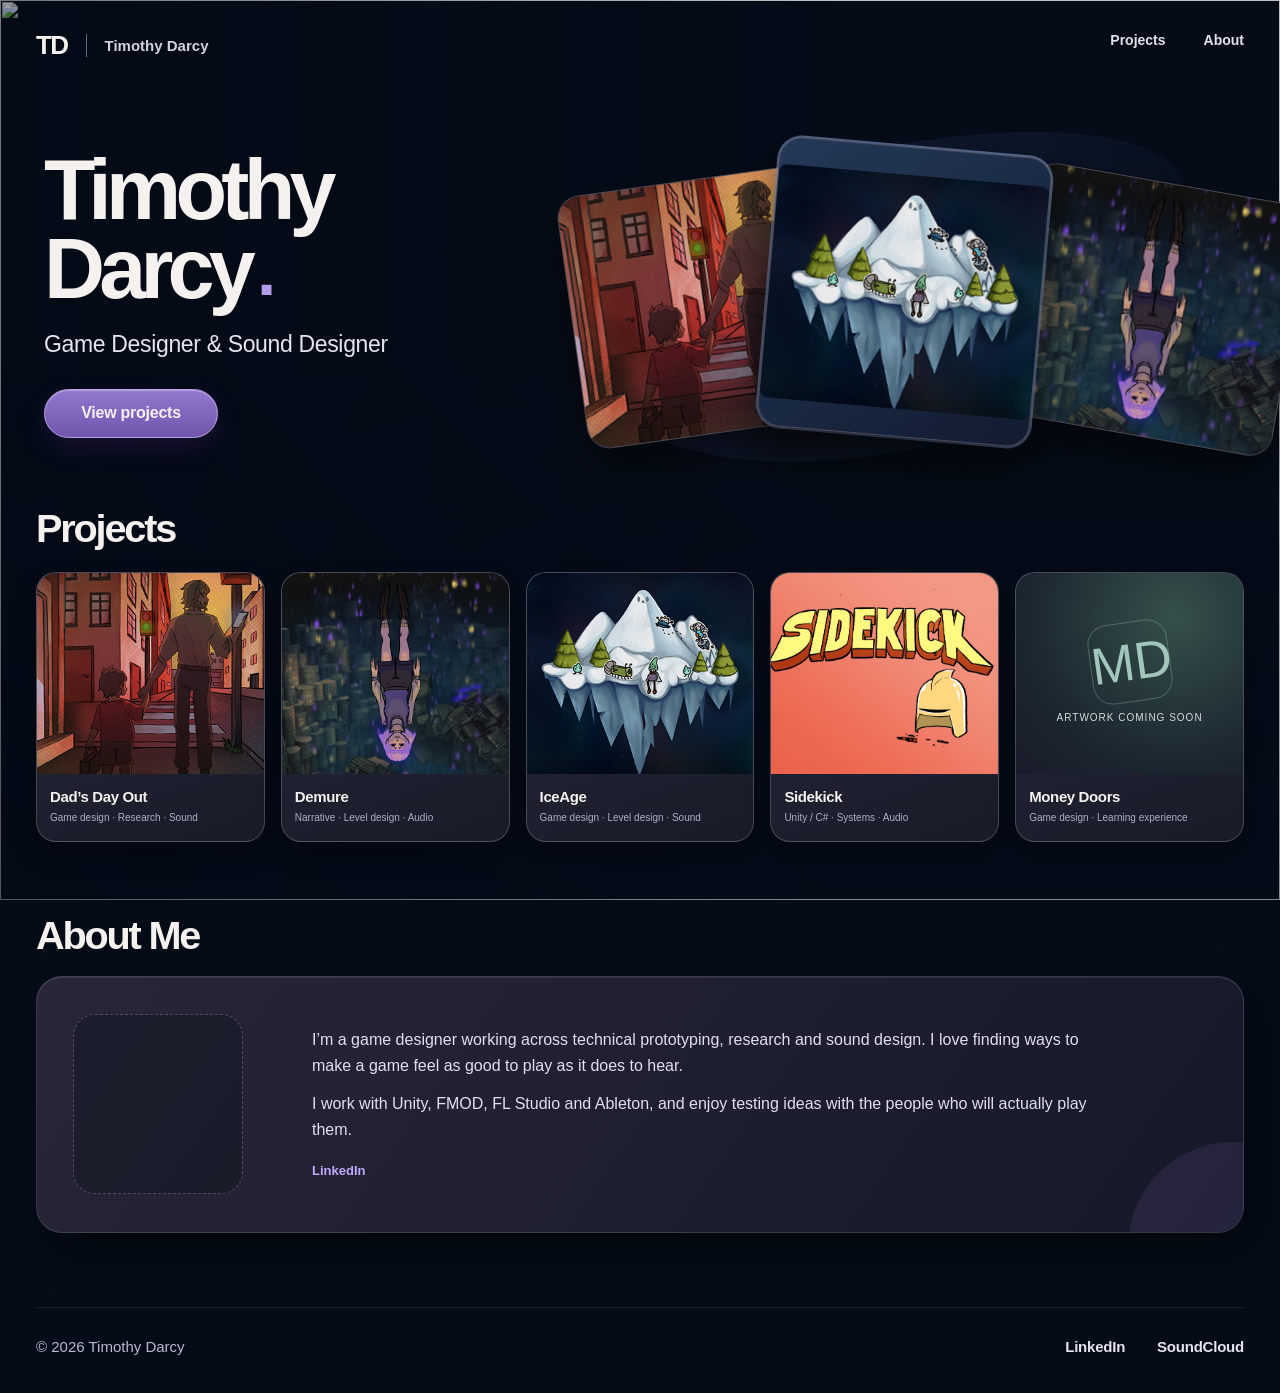
==== commit c0321036: "new background" ====
--- a/index.html
+++ b/index.html
@@ -1,6 +1,18 @@
 <!DOCTYPE html>
 
-<html lang="en"><head><meta charset="utf-8"/><meta content="width=device-width, initial-scale=1" name="viewport"/><meta content="#0b0b11" name="theme-color"/><link href="styles/style.css" rel="stylesheet"/><script defer="" src="scripts/main.js"></script><title>Timothy Darcy — Game Designer &amp; Sound Designer</title><meta content="Portfolio of Timothy Darcy — game design, technical prototyping, and sound for games." name="description"/></head><body class="home-page"><div aria-hidden="true" class="ambient"><i></i><i></i></div><div aria-hidden="true" class="page-wipe"></div><header class="site-header wrap"><a aria-label="Timothy Darcy home" class="brand" href="index.html"><span class="brand-mark">TD</span><span class="brand-name">Timothy Darcy</span></a><nav aria-label="Main navigation" class="main-nav"><a href="index.html#projects">Projects</a><a href="index.html#about">About</a></nav></header>
+<html lang="en"><head><meta charset="utf-8"/><meta content="width=device-width, initial-scale=1" name="viewport"/><meta content="#0b0b11" name="theme-color"/><script>
+/* Read the incoming slide direction before the first paint, including local previews. */
+(() => {
+  const saved = window.name.match(/^td-motion:(open|return|next)$/);
+  if (saved) {
+    document.documentElement.dataset.arrival = saved[1];
+    window.name = '';
+  }
+})();
+</script><link href="styles/style.css?v=motion3" rel="stylesheet"/><script defer="" src="scripts/main.js?v=motion3"></script><title>Timothy Darcy — Game Designer &amp; Sound Designer</title><meta content="Portfolio of Timothy Darcy — game design, technical prototyping, and sound for games." name="description"/></head><body class="home-page"><picture aria-hidden="true" class="home-sky">
+  <source media="(prefers-reduced-motion: reduce)" srcset="styles/images/nebula-still.webp"/>
+  <img alt="" fetchpriority="high" src="styles/images/nebula-loop.webp" width="960" height="540"/>
+</picture><div aria-hidden="true" class="route-curtain"></div><header class="site-header wrap"><a aria-label="Timothy Darcy home" class="brand" href="index.html"><span class="brand-mark">TD</span><span class="brand-name">Timothy Darcy</span></a><nav aria-label="Main navigation" class="main-nav"><a href="index.html#projects">Projects</a><a href="index.html#about">About</a></nav></header>
 <main>
 <section class="home-hero wrap" id="top"><div class="hero-copy"><h1>Timothy<br/>Darcy<span aria-hidden="true" class="title-period">.</span></h1><p class="hero-role">Game Designer &amp; Sound Designer</p><a class="primary-button" href="#projects">View projects </a></div><div aria-label="Selected game artwork" class="hero-showcase"><div aria-hidden="true" class="hero-halo"></div><a aria-label="Open Dad’s Day Out project" class="float-card float-back float-dad" href="project4.html"><img alt="Dad’s Day Out artwork" src="styles/images/project4-thumb.png"/></a><a aria-label="Open IceAge project" class="float-card float-front float-ice" href="project6.html"><img alt="IceAge artwork" src="styles/images/project6-thumb.png"/></a><a aria-label="Open Demure project" class="float-card float-back float-demure" href="project5.html"><img alt="Demure artwork" src="styles/images/project5-thumb.png"/></a></div></section>
 <section class="projects-section wrap" id="projects"><div class="section-heading"><div><h2>Projects</h2></div></div><div class="project-grid"><a aria-label="View Dad’s Day Out project" class="project-card" href="project4.html" style="--project-accent:#d26349"><div class="card-art"><img alt="Dad’s Day Out artwork" loading="lazy" src="styles/images/project4-thumb.png"/></div><div class="card-bottom"><span><strong>Dad’s Day Out</strong><small>Game design · Research · Sound</small></span></div></a><a aria-label="View Demure project" class="project-card" href="project5.html" style="--project-accent:#a486dc"><div class="card-art"><img alt="Demure artwork" loading="lazy" src="styles/images/project5-thumb.png"/></div><div class="card-bottom"><span><strong>Demure</strong><small>Narrative · Level design · Audio</small></span></div></a><a aria-label="View IceAge project" class="project-card" href="project6.html" style="--project-accent:#8cbde8"><div class="card-art"><img alt="IceAge artwork" loading="lazy" src="styles/images/project6-thumb.png"/></div><div class="card-bottom"><span><strong>IceAge</strong><small>Game design · Level design · Sound</small></span></div></a><a aria-label="View Sidekick project" class="project-card" href="project7.html" style="--project-accent:#edb64d"><div class="card-art"><img alt="Sidekick artwork" loading="lazy" src="images/Sidekick.png"/></div><div class="card-bottom"><span><strong>Sidekick</strong><small>Unity / C# · Systems · Audio</small></span></div></a><a aria-label="View Money Doors project" class="project-card no-art" href="money-doors.html" style="--project-accent:#8bbba9"><div class="card-art"><span aria-hidden="true" class="missing-icon">MD</span><span class="coming-label">Artwork coming soon</span></div><div class="card-bottom"><span><strong>Money Doors</strong><small>Game design · Learning experience</small></span></div></a></div></section>
--- a/styles/style.css
+++ b/styles/style.css
@@ -228,20 +228,6 @@
 /* Vertical PowerPoint-style screen slide where cross-document view transitions
    are supported (Chromium). No external libraries and no continuous JS.
    The old screen rises while the next screen arrives from below. */
-@view-transition { navigation: none; }
-::view-transition-old(root) {
-  animation: page-old-up .62s var(--ease-slide) both;
-}
-::view-transition-new(root) {
-  animation: page-new-up .62s var(--ease-slide) both;
-}
-@keyframes page-old-up {from{transform:translateY(0)}to{transform:translateY(-100%)}}
-@keyframes page-new-up {from{transform:translateY(100%)}to{transform:translateY(0)}}
-/* Fallback when cross-document view transitions aren't available. */
-.page-wipe {background:linear-gradient(140deg,#252139,#141b2c)}
-.page-wipe.is-exiting {animation-duration:.5s}
-.page-wipe.is-entering {animation-duration:.58s}
-
 @media(max-width:680px) {
   .hero-copy {padding-bottom: 0}
   .hero-role {margin-bottom:22px}
@@ -353,16 +339,6 @@
 .audio-track.is-playing .track-play{background:var(--project-accent);color:#0e0d11;border-color:var(--project-accent)}
 .audio-track.is-playing::after{content:"";position:absolute;inset:0;pointer-events:none;border-radius:12px;border:1px solid var(--project-accent);opacity:.4;animation:audio-breathe 2.3s ease-in-out infinite}
 @keyframes audio-breathe{50%{opacity:.8}}
-/* Actual page transitions on local files and hosted pages: upward sheet + content movement. */
-.page-wipe{background:linear-gradient(150deg,#231d35 0%,#151a2b 63%,#0b0c13 100%);border-top:2px solid rgba(196,157,254,.8);z-index:3000}
-.page-wipe.is-exiting{visibility:visible;transform:translateY(100%);animation:slide-cover .67s var(--slide-ease) forwards}
-.page-wipe.is-entering{visibility:visible;transform:translateY(0);animation:slide-uncover .74s var(--slide-ease) both}
-@keyframes slide-cover{from{transform:translateY(100%)}to{transform:translateY(0)}}
-@keyframes slide-uncover{from{transform:translateY(0)}to{transform:translateY(-101%)}}
-.site-header,main,.site-footer{transition:transform .64s var(--slide-ease),opacity .48s ease}
-body.is-departing .site-header,body.is-departing main,body.is-departing .site-footer{transform:translateY(-85px);opacity:.08}
-body.is-arriving .site-header,body.is-arriving main,body.is-arriving .site-footer{animation:arrive-from-below .78s var(--play-ease) both}
-@keyframes arrive-from-below{from{transform:translateY(82px);opacity:.15}to{transform:translateY(0);opacity:1}}
 /* On section links (About, Projects) leave navigation unchanged and smooth-scroll. */
 .tab-viewport.is-switching{overflow:hidden;transition:height .57s var(--play-ease)}
 .tab-panel.is-active{animation:content-slide-in .53s var(--play-ease) both}
@@ -407,3 +383,118 @@
   .banner-art{top:-25px;bottom:-90px}
   .banner-ink{bottom:-22px}
 }
+
+.tab-viewport.is-switching { transition:height 360ms var(--settle); }
+.tab-panel.is-active { animation:panel-glide 320ms var(--settle) both; }
+#sound { --panel-x:12px; }
+@keyframes panel-glide { from { opacity:.25; transform:translateX(var(--panel-x,-12px)); } }
+.motion-enabled .reveal-item { translate:0 16px; transition-duration:450ms; }
+.motion-enabled .reveal-item:focus-within { opacity:1; translate:none; }
+.project-card:active, .primary-button:active, .tab-button:active, .gallery-item:active { scale:.98; }
+.project-card, .primary-button, .tab-button, .gallery-item { transition-property: transform,scale,border-color,opacity,translate; }
+.next-project a {
+  display:grid; grid-template-columns:1fr 32px; gap:4px 28px;
+  align-items:center; padding:15px 20px; min-width:min(230px,100%);
+  color:#edf2ff; background:#151e30; border:1px solid #34425a; border-radius:14px;
+  transition:transform 220ms var(--settle),background 220ms,border-color 220ms;
+}
+.next-project small { font-size:11px; font-weight:600; color:#a8b6cf; letter-spacing:.06em; }
+.next-project strong { grid-row:2; font-size:18px; }
+.next-project svg { grid-column:2; grid-row:1/3; width:24px; transition:transform 240ms var(--settle); }
+.next-project a:hover { transform:translateY(-2px); color:white; border-color:#728ab4; background:#1d2b43; }
+.next-project a:hover svg { transform:translateX(4px); }
+.next-project a:active,.audio-player button:active { transform:scale(.97); }
+.audio-track { grid-template-columns:minmax(0,1fr); gap:10px; }
+.audio-track.is-playing::after { content:none; }
+.audio-player { display:flex; align-items:center; gap:12px; width:min(100%,530px); }
+.audio-player button {
+  display:grid; place-items:center; flex:none; width:44px; height:44px;
+  cursor:pointer; color:#d4e2ff; border:1px solid #47546b; background:#202a3b; border-radius:50%;
+  transition: transform 160ms var(--settle), background 160ms;
+}
+.audio-player button:hover { background:#324563; }
+.audio-player .volume { background:transparent; border-color:transparent; }
+.audio-player svg { width:19px; height:19px; fill:currentColor; }
+.transport path { transition:opacity 140ms; }
+.pause-shape,.silent,.is-playing .play-shape,.muted .waves { opacity:0; }
+.is-playing .pause-shape,.muted .silent { opacity:1; }
+.audio-player .time { font-weight:500; line-height:1.25; font-size:12px; font-variant-numeric:tabular-nums; color:#cad4e6; white-space:nowrap; }
+.audio-player input {
+  flex:1; min-width:12px; height:32px; margin:0; cursor:pointer; appearance:none;
+  background:linear-gradient(to right,#9dbbfa var(--played,0%),#374359 0) center / 100% 4px no-repeat;
+}
+.audio-player input::-webkit-slider-thumb { appearance:none; width:12px; height:12px; border-radius:50%; background:#d9e6ff; }
+.audio-player input::-moz-range-thumb { width:12px; height:12px; border:0; border-radius:50%; background:#d9e6ff; }
+.audio-player input:disabled { opacity:.65; cursor:default; }
+:where(a,button,input):focus-visible { outline:2px solid #bdd6ff; outline-offset:3px; }
+@media (max-width:400px) { .audio-player { gap:6px; } }
+
+/* Homepage artwork lives in its own visible layer, underneath all content. */
+body.home-page { background:#050c18; isolation:isolate; }
+.home-sky { display:block; position:fixed; inset:0; z-index:0; pointer-events:none; overflow:hidden; }
+.home-sky img { width:100%; height:100%; display:block; object-fit:cover; object-position:58% 50%; }
+.home-sky::after { content:""; position:absolute; inset:0; background:linear-gradient(90deg,#03081466,transparent 65%),linear-gradient(0deg,#050a174d,transparent 60%); }
+.home-page > :is(header,main,footer) { position:relative; z-index:1; }
+:root { --settle:cubic-bezier(.22,.78,.18,1); --sweep:cubic-bezier(.55,.04,.35,1); background:#090e1a; }
+
+/* A single moving highlight shares a grid cell's exact width at every breakpoint. */
+.material-switch {
+  position:relative; isolation:isolate; display:grid; grid-template-columns:repeat(2,minmax(0,1fr));
+  flex:0 0 auto; width:min(100%,288px); padding:4px; border:1px solid #485974; border-radius:14px;
+  background:#111b2b; box-shadow:inset 0 1px 3px #0005;
+}
+.material-indicator {
+  position:absolute; z-index:0; pointer-events:none;
+  top:4px; bottom:4px; left:4px; width:calc(50% - 4px);
+  border-radius:10px; background:linear-gradient(145deg,#a5c7ff,#77a4eb);
+  box-shadow:0 1px 5px #0005,inset 0 1px #d8e8ff;
+  transform:translateX(0); transition:transform 420ms cubic-bezier(.25,.84,.22,1.08);
+}
+.material-switch[data-selected="sound"] .material-indicator { transform:translateX(100%); }
+.material-tab {
+  appearance:none; position:relative; z-index:1; display:grid; place-items:center; min-width:0; min-height:44px;
+  background:transparent; color:#d5deed; border:0; border-radius:10px; padding:9px 12px; margin:0;
+  font:inherit; font-size:15px; font-weight:700; cursor:pointer; letter-spacing:-.01em;
+  transition:color 210ms ease,transform 140ms var(--settle);
+}
+.material-tab[aria-selected="true"] { color:#101c31; }
+.material-tab:active { transform:scale(.95); }
+.material-tab:focus-visible { outline:2px solid white; outline-offset:2px; }
+@media(max-width:680px) { .material-switch { width:min(100%,268px); } }
+.tab-panel.is-active { animation:material-panel-in 400ms var(--settle) both; }
+#sound { --panel-travel:22px; }
+@keyframes material-panel-in {
+  from { opacity:.15; transform:translate3d(var(--panel-travel,-22px),8px,0); }
+  to { opacity:1; transform:none; }
+}
+
+/* Two staggered edges move as one sheet. Only transform and opacity animate. */
+.route-curtain { display:none; position:fixed; z-index:10000; inset:-2px; pointer-events:none;
+  background:linear-gradient(125deg,#0c192e 12%,#203f69 60%,#152a4d); }
+.route-curtain::after { content:""; position:absolute; inset:0; background:linear-gradient(135deg,#0a1220,#101e35 75%,#182a45); }
+html { --from-x:0%; --from-y:102%; --to-x:0%; --to-y:-102%; --content-x:0px; --content-y:66px; }
+html:is([data-arrival="return"],[data-departure="return"]) { --from-y:-102%; --to-y:102%; --content-y:-66px; }
+html:is([data-arrival="next"],[data-departure="next"]) { --from-x:102%; --from-y:0%; --to-x:-102%; --to-y:0%; --content-x:74px; --content-y:0px; }
+@media(prefers-reduced-motion:no-preference) {
+  html[data-departure] .route-curtain { display:block; animation:cover-route 260ms var(--sweep) both; }
+  html[data-departure] .route-curtain::after { animation:cover-route 225ms 34ms var(--sweep) both; }
+  html[data-arrival] .route-curtain { display:block; animation:uncover-route 320ms var(--settle) both; }
+  html[data-arrival] .route-curtain::after { animation:uncover-route 260ms var(--settle) both; }
+  html[data-departure] body > main { animation:depart-content 260ms ease-in both; }
+  html[data-arrival] body > main { animation:arrive-content 465ms var(--settle) both; }
+  html[data-arrival] .banner-title { animation:arrive-content 480ms 55ms var(--settle) both; }
+}
+@keyframes cover-route { from { transform:translate3d(var(--from-x),var(--from-y),0); } to { transform:none; } }
+@keyframes uncover-route { from { transform:none; } to { transform:translate3d(var(--to-x),var(--to-y),0); } }
+@keyframes depart-content { to { opacity:.55; transform:translate3d(calc(0px - var(--content-x)),calc(0px - var(--content-y)),0); } }
+@keyframes arrive-content { from { opacity:.45; transform:translate3d(var(--content-x),var(--content-y),0); } to { opacity:1; transform:none; } }
+.route-curtain::after {
+  background-color:#111d30;
+  background-image:linear-gradient(102deg,#0c1526 5%,#101f36df 33%,#101f3677 74%,#0b1322be),var(--route-art,none);
+  background-position:center; background-size:cover;
+}
+html:is([data-departure="return"],[data-arrival="return"]) .route-curtain::after { background-image:linear-gradient(135deg,#0a1220,#12243c 75%,#203958); }
+@media(prefers-reduced-motion:no-preference) {
+  .route-source:is(.project-card,.float-card) img { animation:art-push 265ms var(--settle) both; }
+  @keyframes art-push { to { transform:scale(1.13); } }
+}
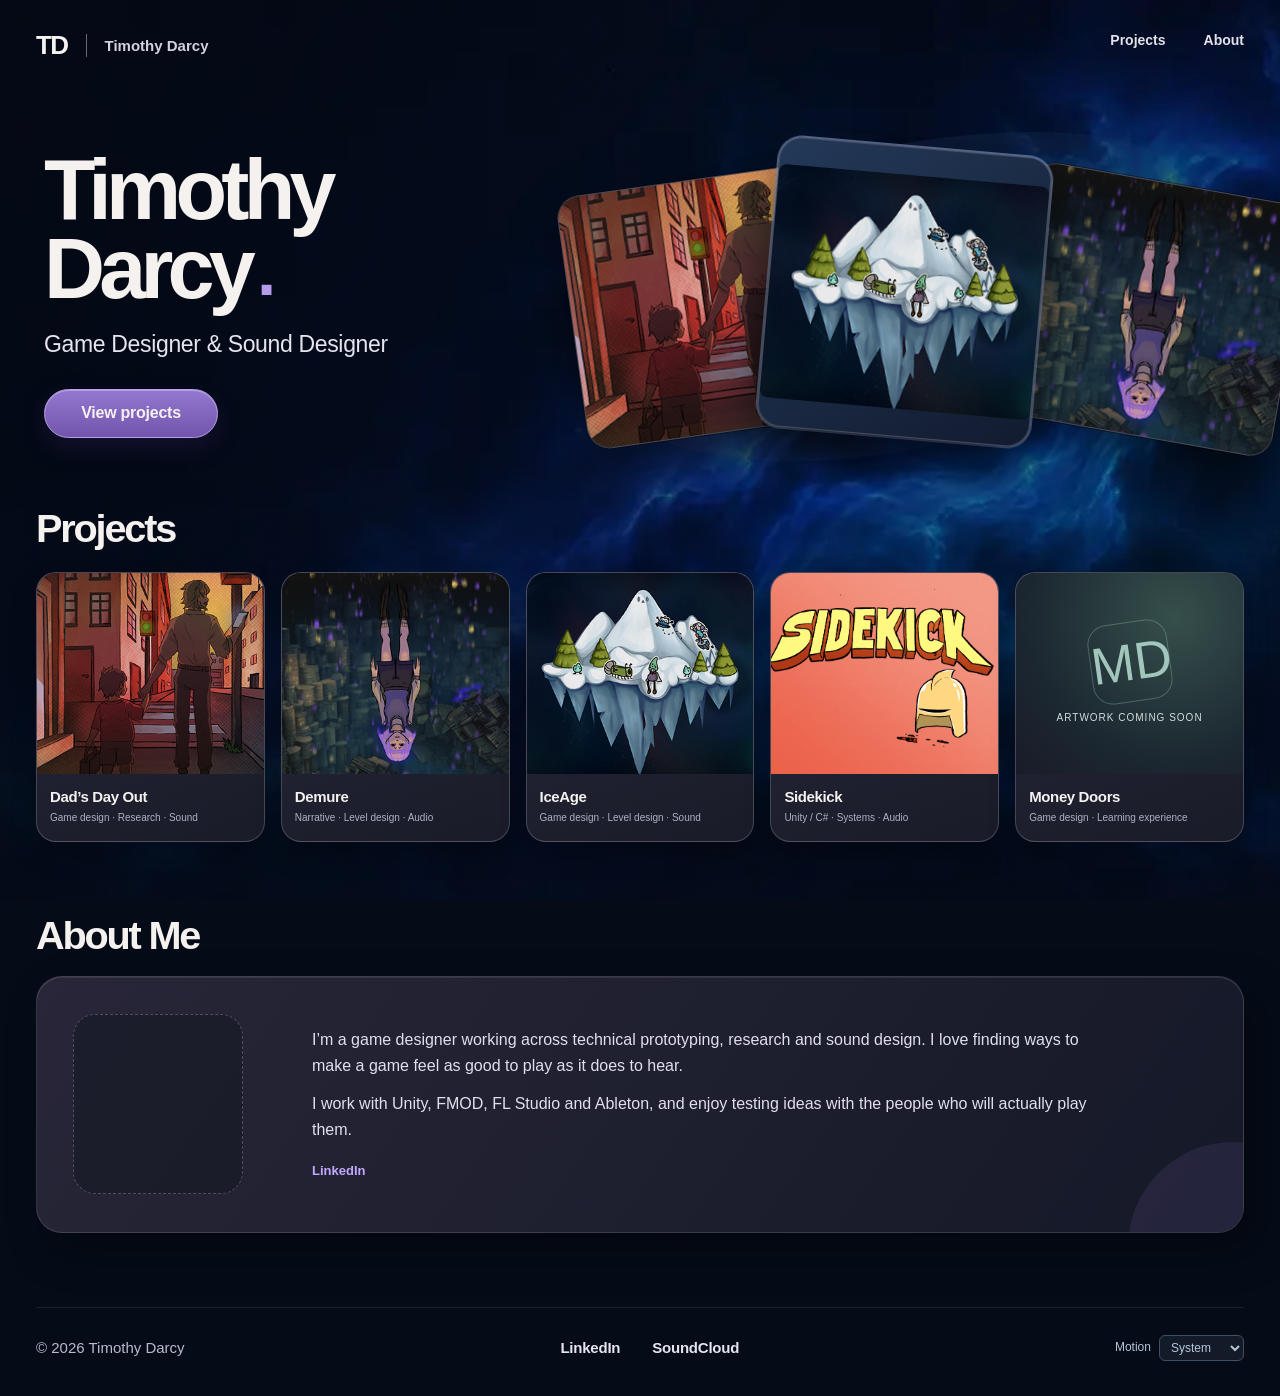
==== commit db0a4919: "new things" ====
--- a/index.html
+++ b/index.html
@@ -1,19 +1,10 @@
 <!DOCTYPE html>
 
-<html lang="en"><head><meta charset="utf-8"/><meta content="width=device-width, initial-scale=1" name="viewport"/><meta content="#0b0b11" name="theme-color"/><script>
-/* Read the incoming slide direction before the first paint, including local previews. */
-(() => {
-  const saved = window.name.match(/^td-motion:(open|return|next)$/);
-  if (saved) {
-    document.documentElement.dataset.arrival = saved[1];
-    window.name = '';
-  }
-})();
-</script><link href="styles/style.css?v=motion3" rel="stylesheet"/><script defer="" src="scripts/main.js?v=motion3"></script><title>Timothy Darcy — Game Designer &amp; Sound Designer</title><meta content="Portfolio of Timothy Darcy — game design, technical prototyping, and sound for games." name="description"/></head><body class="home-page"><picture aria-hidden="true" class="home-sky">
-  <source media="(prefers-reduced-motion: reduce)" srcset="styles/images/nebula-still.webp"/>
-  <img alt="" fetchpriority="high" src="styles/images/nebula-loop.webp" width="960" height="540"/>
-</picture><div aria-hidden="true" class="route-curtain"></div><header class="site-header wrap"><a aria-label="Timothy Darcy home" class="brand" href="index.html"><span class="brand-mark">TD</span><span class="brand-name">Timothy Darcy</span></a><nav aria-label="Main navigation" class="main-nav"><a href="index.html#projects">Projects</a><a href="index.html#about">About</a></nav></header>
+<html lang="en"><head><meta charset="utf-8"/><meta content="width=device-width, initial-scale=1" name="viewport"/><meta content="#0b0b11" name="theme-color"/><script>if (window.name === 'td-painted') { document.documentElement.classList.add('slide-landed'); window.name = ''; }</script><link href="styles/style.css" rel="stylesheet"/><script defer="" src="scripts/main.js"></script><title>Timothy Darcy — Game Designer &amp; Sound Designer</title><meta content="Portfolio of Timothy Darcy — game design, technical prototyping, and sound for games." name="description"/></head><body class="home-page"><picture aria-hidden="true" class="home-sky">
+  <source media="(prefers-reduced-motion: reduce)" srcset="images/nebula-still.webp"/>
+  <img alt="" fetchpriority="high" src="images/nebula-loop.webp" width="960" height="540"/>
+</picture><header class="site-header wrap"><a aria-label="Timothy Darcy home" class="brand" href="index.html"><span class="brand-mark">TD</span><span class="brand-name">Timothy Darcy</span></a><nav aria-label="Main navigation" class="main-nav"><a href="index.html#projects">Projects</a><a href="index.html#about">About</a></nav></header>
 <main>
 <section class="home-hero wrap" id="top"><div class="hero-copy"><h1>Timothy<br/>Darcy<span aria-hidden="true" class="title-period">.</span></h1><p class="hero-role">Game Designer &amp; Sound Designer</p><a class="primary-button" href="#projects">View projects </a></div><div aria-label="Selected game artwork" class="hero-showcase"><div aria-hidden="true" class="hero-halo"></div><a aria-label="Open Dad’s Day Out project" class="float-card float-back float-dad" href="project4.html"><img alt="Dad’s Day Out artwork" src="styles/images/project4-thumb.png"/></a><a aria-label="Open IceAge project" class="float-card float-front float-ice" href="project6.html"><img alt="IceAge artwork" src="styles/images/project6-thumb.png"/></a><a aria-label="Open Demure project" class="float-card float-back float-demure" href="project5.html"><img alt="Demure artwork" src="styles/images/project5-thumb.png"/></a></div></section>
 <section class="projects-section wrap" id="projects"><div class="section-heading"><div><h2>Projects</h2></div></div><div class="project-grid"><a aria-label="View Dad’s Day Out project" class="project-card" href="project4.html" style="--project-accent:#d26349"><div class="card-art"><img alt="Dad’s Day Out artwork" loading="lazy" src="styles/images/project4-thumb.png"/></div><div class="card-bottom"><span><strong>Dad’s Day Out</strong><small>Game design · Research · Sound</small></span></div></a><a aria-label="View Demure project" class="project-card" href="project5.html" style="--project-accent:#a486dc"><div class="card-art"><img alt="Demure artwork" loading="lazy" src="styles/images/project5-thumb.png"/></div><div class="card-bottom"><span><strong>Demure</strong><small>Narrative · Level design · Audio</small></span></div></a><a aria-label="View IceAge project" class="project-card" href="project6.html" style="--project-accent:#8cbde8"><div class="card-art"><img alt="IceAge artwork" loading="lazy" src="styles/images/project6-thumb.png"/></div><div class="card-bottom"><span><strong>IceAge</strong><small>Game design · Level design · Sound</small></span></div></a><a aria-label="View Sidekick project" class="project-card" href="project7.html" style="--project-accent:#edb64d"><div class="card-art"><img alt="Sidekick artwork" loading="lazy" src="images/Sidekick.png"/></div><div class="card-bottom"><span><strong>Sidekick</strong><small>Unity / C# · Systems · Audio</small></span></div></a><a aria-label="View Money Doors project" class="project-card no-art" href="money-doors.html" style="--project-accent:#8bbba9"><div class="card-art"><span aria-hidden="true" class="missing-icon">MD</span><span class="coming-label">Artwork coming soon</span></div><div class="card-bottom"><span><strong>Money Doors</strong><small>Game design · Learning experience</small></span></div></a></div></section>
-<section class="about-section wrap" id="about"><div class="section-heading about-heading"><div><h2>About Me</h2></div></div><div class="about-card"><div aria-label="Empty space reserved for your portrait" class="portrait-slot" role="img"></div><div class="about-copy"><p>I’m a game designer working across technical prototyping, research and sound design. I love finding ways to make a game feel as good to play as it does to hear.</p><p>I work with Unity, FMOD, FL Studio and Ableton, and enjoy testing ideas with the people who will actually play them.</p><div class="about-links"><a href="https://www.linkedin.com/in/timothy-darcy-484072272/" rel="noopener noreferrer" target="_blank">LinkedIn</a></div></div></div></section></main><footer class="site-footer wrap"><span>© 2026 Timothy Darcy</span><div><a href="https://www.linkedin.com/in/timothy-darcy-484072272/" rel="noopener noreferrer" target="_blank">LinkedIn</a><a href="https://soundcloud.com/time-trashzz/sets/sounds-for-game" rel="noopener noreferrer" target="_blank">SoundCloud</a></div></footer></body></html>+<section class="about-section wrap" id="about"><div class="section-heading about-heading"><div><h2>About Me</h2></div></div><div class="about-card"><div aria-label="Empty space reserved for your portrait" class="portrait-slot" role="img"></div><div class="about-copy"><p>I’m a game designer working across technical prototyping, research and sound design. I love finding ways to make a game feel as good to play as it does to hear.</p><p>I work with Unity, FMOD, FL Studio and Ableton, and enjoy testing ideas with the people who will actually play them.</p><div class="about-links"><a href="https://www.linkedin.com/in/timothy-darcy-484072272/" rel="noopener noreferrer" target="_blank">LinkedIn</a></div></div></div></section></main><footer class="site-footer wrap"><span>© 2026 Timothy Darcy</span><div><a href="https://www.linkedin.com/in/timothy-darcy-484072272/" rel="noopener noreferrer" target="_blank">LinkedIn</a><a href="https://soundcloud.com/time-trashzz/sets/sounds-for-game" rel="noopener noreferrer" target="_blank">SoundCloud</a></div><label class="motion-setting">Motion <select class="motion-choice" aria-label="Animation preference"><option value="system">System</option><option value="full">Full</option><option value="reduce">Reduced</option></select></label></footer></body></html>
--- a/styles/style.css
+++ b/styles/style.css
@@ -468,33 +468,16 @@
   to { opacity:1; transform:none; }
 }
 
-/* Two staggered edges move as one sheet. Only transform and opacity animate. */
-.route-curtain { display:none; position:fixed; z-index:10000; inset:-2px; pointer-events:none;
-  background:linear-gradient(125deg,#0c192e 12%,#203f69 60%,#152a4d); }
-.route-curtain::after { content:""; position:absolute; inset:0; background:linear-gradient(135deg,#0a1220,#101e35 75%,#182a45); }
-html { --from-x:0%; --from-y:102%; --to-x:0%; --to-y:-102%; --content-x:0px; --content-y:66px; }
-html:is([data-arrival="return"],[data-departure="return"]) { --from-y:-102%; --to-y:102%; --content-y:-66px; }
-html:is([data-arrival="next"],[data-departure="next"]) { --from-x:102%; --from-y:0%; --to-x:-102%; --to-y:0%; --content-x:74px; --content-y:0px; }
-@media(prefers-reduced-motion:no-preference) {
-  html[data-departure] .route-curtain { display:block; animation:cover-route 260ms var(--sweep) both; }
-  html[data-departure] .route-curtain::after { animation:cover-route 225ms 34ms var(--sweep) both; }
-  html[data-arrival] .route-curtain { display:block; animation:uncover-route 320ms var(--settle) both; }
-  html[data-arrival] .route-curtain::after { animation:uncover-route 260ms var(--settle) both; }
-  html[data-departure] body > main { animation:depart-content 260ms ease-in both; }
-  html[data-arrival] body > main { animation:arrive-content 465ms var(--settle) both; }
-  html[data-arrival] .banner-title { animation:arrive-content 480ms 55ms var(--settle) both; }
-}
-@keyframes cover-route { from { transform:translate3d(var(--from-x),var(--from-y),0); } to { transform:none; } }
-@keyframes uncover-route { from { transform:none; } to { transform:translate3d(var(--to-x),var(--to-y),0); } }
-@keyframes depart-content { to { opacity:.55; transform:translate3d(calc(0px - var(--content-x)),calc(0px - var(--content-y)),0); } }
-@keyframes arrive-content { from { opacity:.45; transform:translate3d(var(--content-x),var(--content-y),0); } to { opacity:1; transform:none; } }
-.route-curtain::after {
-  background-color:#111d30;
-  background-image:linear-gradient(102deg,#0c1526 5%,#101f36df 33%,#101f3677 74%,#0b1322be),var(--route-art,none);
-  background-position:center; background-size:cover;
-}
-html:is([data-departure="return"],[data-arrival="return"]) .route-curtain::after { background-image:linear-gradient(135deg,#0a1220,#12243c 75%,#203958); }
-@media(prefers-reduced-motion:no-preference) {
-  .route-source:is(.project-card,.float-card) img { animation:art-push 265ms var(--settle) both; }
-  @keyframes art-push { to { transform:scale(1.13); } }
-}
+
+/* The destination page covers the departing page and preserves its own layout. */
+.destination-slide { position:fixed; inset:0; width:100%; height:100%; border:0; margin:0; padding:0;
+  background:#0b0c13; visibility:hidden; z-index:2147483646; pointer-events:none;
+  box-shadow:0 0 38px #03061080; }
+.slide-preview { scroll-behavior:auto; }
+:is(.slide-preview,.slide-landed) :is(.hero-copy > *, .float-card, .project-banner h1, .banner-title p, .project-lead, .project-breadcrumb) { animation:none!important; }
+.material-indicator { transition:none; }
+.motion-setting { display:inline-flex; gap:.5rem; align-items:center; font-size:12px; color:#b7c4d9; }
+.motion-choice { color:inherit; font:inherit; background:#141b28; border:1px solid #414e64; border-radius:6px; padding:4px 7px; }
+html[data-motion="reduce"] { scroll-behavior:auto; }
+html[data-motion="reduce"] *,html[data-motion="reduce"] *::before,html[data-motion="reduce"] *::after { animation-duration:.01ms!important; transition-duration:.01ms!important; animation-iteration-count:1!important; }
+html[data-motion="reduce"] .reveal-item { opacity:1; translate:none; }
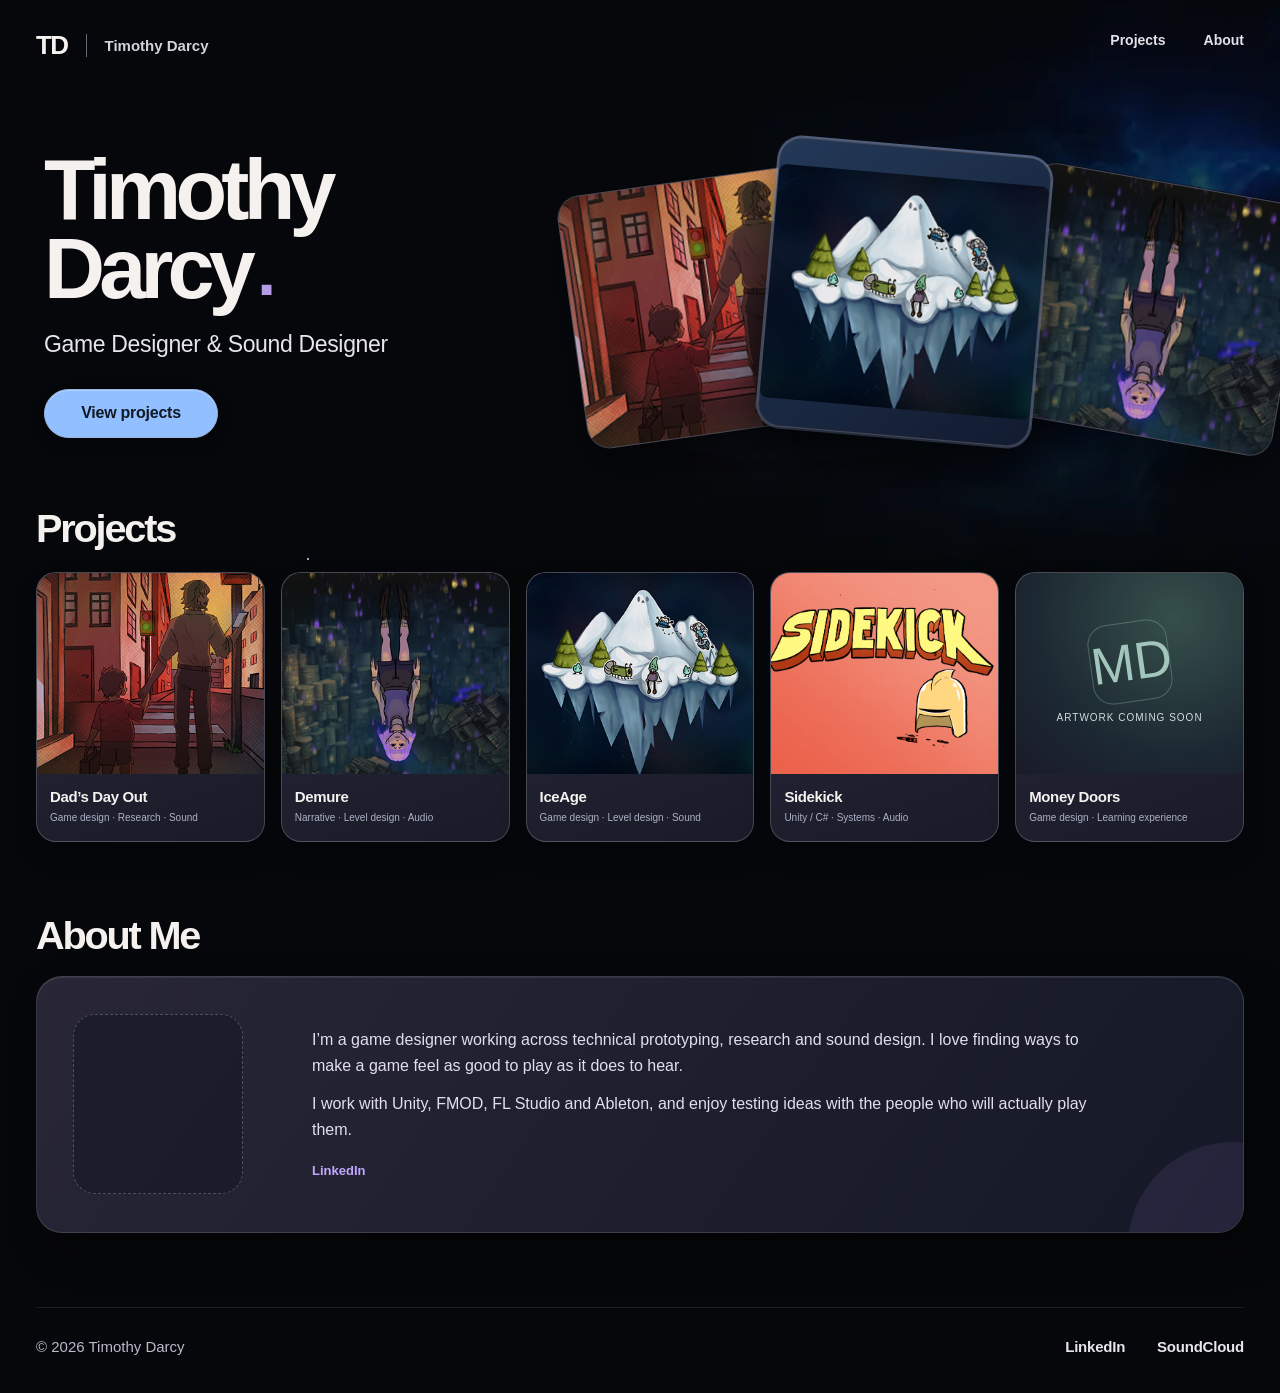
==== commit e3ef2074: "new update1" ====
--- a/index.html
+++ b/index.html
@@ -1,10 +1,7 @@
 <!DOCTYPE html>
 
-<html lang="en"><head><meta charset="utf-8"/><meta content="width=device-width, initial-scale=1" name="viewport"/><meta content="#0b0b11" name="theme-color"/><script>if (window.name === 'td-painted') { document.documentElement.classList.add('slide-landed'); window.name = ''; }</script><link href="styles/style.css" rel="stylesheet"/><script defer="" src="scripts/main.js"></script><title>Timothy Darcy — Game Designer &amp; Sound Designer</title><meta content="Portfolio of Timothy Darcy — game design, technical prototyping, and sound for games." name="description"/></head><body class="home-page"><picture aria-hidden="true" class="home-sky">
-  <source media="(prefers-reduced-motion: reduce)" srcset="images/nebula-still.webp"/>
-  <img alt="" fetchpriority="high" src="images/nebula-loop.webp" width="960" height="540"/>
-</picture><header class="site-header wrap"><a aria-label="Timothy Darcy home" class="brand" href="index.html"><span class="brand-mark">TD</span><span class="brand-name">Timothy Darcy</span></a><nav aria-label="Main navigation" class="main-nav"><a href="index.html#projects">Projects</a><a href="index.html#about">About</a></nav></header>
+<html lang="en"><head><meta charset="utf-8"/><meta content="width=device-width, initial-scale=1" name="viewport"/><meta content="#0b0b11" name="theme-color"/><script>if (window.name === 'td-painted') { document.documentElement.classList.add('slide-landed'); window.name = ''; }</script><link href="styles/style.css" rel="stylesheet"/><script defer="" src="scripts/main.js"></script><title>Timothy Darcy — Game Designer &amp; Sound Designer</title><meta content="Portfolio of Timothy Darcy — game design, technical prototyping, and sound for games." name="description"/></head><body class="home-page"><div aria-hidden="true" class="home-sky"><i></i><i></i></div><header class="site-header wrap"><a aria-label="Timothy Darcy home" class="brand" href="index.html"><span class="brand-mark">TD</span><span class="brand-name">Timothy Darcy</span></a><nav aria-label="Main navigation" class="main-nav"><a href="index.html#projects">Projects</a><a href="index.html#about">About</a></nav></header>
 <main>
 <section class="home-hero wrap" id="top"><div class="hero-copy"><h1>Timothy<br/>Darcy<span aria-hidden="true" class="title-period">.</span></h1><p class="hero-role">Game Designer &amp; Sound Designer</p><a class="primary-button" href="#projects">View projects </a></div><div aria-label="Selected game artwork" class="hero-showcase"><div aria-hidden="true" class="hero-halo"></div><a aria-label="Open Dad’s Day Out project" class="float-card float-back float-dad" href="project4.html"><img alt="Dad’s Day Out artwork" src="styles/images/project4-thumb.png"/></a><a aria-label="Open IceAge project" class="float-card float-front float-ice" href="project6.html"><img alt="IceAge artwork" src="styles/images/project6-thumb.png"/></a><a aria-label="Open Demure project" class="float-card float-back float-demure" href="project5.html"><img alt="Demure artwork" src="styles/images/project5-thumb.png"/></a></div></section>
 <section class="projects-section wrap" id="projects"><div class="section-heading"><div><h2>Projects</h2></div></div><div class="project-grid"><a aria-label="View Dad’s Day Out project" class="project-card" href="project4.html" style="--project-accent:#d26349"><div class="card-art"><img alt="Dad’s Day Out artwork" loading="lazy" src="styles/images/project4-thumb.png"/></div><div class="card-bottom"><span><strong>Dad’s Day Out</strong><small>Game design · Research · Sound</small></span></div></a><a aria-label="View Demure project" class="project-card" href="project5.html" style="--project-accent:#a486dc"><div class="card-art"><img alt="Demure artwork" loading="lazy" src="styles/images/project5-thumb.png"/></div><div class="card-bottom"><span><strong>Demure</strong><small>Narrative · Level design · Audio</small></span></div></a><a aria-label="View IceAge project" class="project-card" href="project6.html" style="--project-accent:#8cbde8"><div class="card-art"><img alt="IceAge artwork" loading="lazy" src="styles/images/project6-thumb.png"/></div><div class="card-bottom"><span><strong>IceAge</strong><small>Game design · Level design · Sound</small></span></div></a><a aria-label="View Sidekick project" class="project-card" href="project7.html" style="--project-accent:#edb64d"><div class="card-art"><img alt="Sidekick artwork" loading="lazy" src="images/Sidekick.png"/></div><div class="card-bottom"><span><strong>Sidekick</strong><small>Unity / C# · Systems · Audio</small></span></div></a><a aria-label="View Money Doors project" class="project-card no-art" href="money-doors.html" style="--project-accent:#8bbba9"><div class="card-art"><span aria-hidden="true" class="missing-icon">MD</span><span class="coming-label">Artwork coming soon</span></div><div class="card-bottom"><span><strong>Money Doors</strong><small>Game design · Learning experience</small></span></div></a></div></section>
-<section class="about-section wrap" id="about"><div class="section-heading about-heading"><div><h2>About Me</h2></div></div><div class="about-card"><div aria-label="Empty space reserved for your portrait" class="portrait-slot" role="img"></div><div class="about-copy"><p>I’m a game designer working across technical prototyping, research and sound design. I love finding ways to make a game feel as good to play as it does to hear.</p><p>I work with Unity, FMOD, FL Studio and Ableton, and enjoy testing ideas with the people who will actually play them.</p><div class="about-links"><a href="https://www.linkedin.com/in/timothy-darcy-484072272/" rel="noopener noreferrer" target="_blank">LinkedIn</a></div></div></div></section></main><footer class="site-footer wrap"><span>© 2026 Timothy Darcy</span><div><a href="https://www.linkedin.com/in/timothy-darcy-484072272/" rel="noopener noreferrer" target="_blank">LinkedIn</a><a href="https://soundcloud.com/time-trashzz/sets/sounds-for-game" rel="noopener noreferrer" target="_blank">SoundCloud</a></div><label class="motion-setting">Motion <select class="motion-choice" aria-label="Animation preference"><option value="system">System</option><option value="full">Full</option><option value="reduce">Reduced</option></select></label></footer></body></html>+<section class="about-section wrap" id="about"><div class="section-heading about-heading"><div><h2>About Me</h2></div></div><div class="about-card"><div aria-label="Empty space reserved for your portrait" class="portrait-slot" role="img"></div><div class="about-copy"><p>I’m a game designer working across technical prototyping, research and sound design. I love finding ways to make a game feel as good to play as it does to hear.</p><p>I work with Unity, FMOD, FL Studio and Ableton, and enjoy testing ideas with the people who will actually play them.</p><div class="about-links"><a href="https://www.linkedin.com/in/timothy-darcy-484072272/" rel="noopener noreferrer" target="_blank">LinkedIn</a></div></div></div></section></main><footer class="site-footer wrap"><span>© 2026 Timothy Darcy</span><div><a href="https://www.linkedin.com/in/timothy-darcy-484072272/" rel="noopener noreferrer" target="_blank">LinkedIn</a><a href="https://soundcloud.com/time-trashzz/sets/sounds-for-game" rel="noopener noreferrer" target="_blank">SoundCloud</a></div></footer></body></html>
--- a/styles/style.css
+++ b/styles/style.css
@@ -14,7 +14,7 @@
 @media(max-width:1050px){.wrap{width:min(100% - 48px,1256px)}.project-grid{grid-template-columns:repeat(3,minmax(0,1fr))}.hero-copy h1{font-size:clamp(60px,7vw,86px)}.float-card{height:215px}.float-ice{height:245px}.project-info-grid{gap:25px}.project-banner{height:290px}}
 @media(max-width:680px){.wrap{width:calc(100% - 32px)}.site-header{padding-top:16px}.brand-name{display:none}.main-nav{gap:24px}.main-nav a{font-size:13px}.home-hero{grid-template-columns:1fr;min-height:0;padding-top:22px}.hero-copy{padding:16px 8px 4px}.hero-copy h1{font-size:clamp(60px,13vw,85px)}.hero-summary{max-width:100%}.hero-showcase{height:255px;min-height:0;margin:8px -4px 12px}.float-card{height:175px;width:42%;top:15%}.float-dad{left:4%}.float-ice{left:31%;width:42%;height:205px;top:4%}.float-demure{left:69%}.projects-section{padding-top:10px}.project-grid{grid-template-columns:repeat(2,minmax(0,1fr));gap:12px}.card-bottom{padding:12px 10px}.card-bottom small{font-size:9px}.card-bottom strong{font-size:14px}.card-arrow{display:none}.section-heading h2{font-size:32px}.about-section{padding-top:18px}.about-card{grid-template-columns:1fr;padding:22px;gap:20px}.portrait-slot{height:180px;width:170px}.site-footer{flex-direction:column}.project-banner{height:250px}.banner-art{left:20%}.banner-ink{width:74%}.banner-title{padding:22px;max-width:82%}.project-banner h1{font-size:clamp(44px,10vw,72px)}.project-lead{flex-direction:column;align-items:stretch}.segmented{align-self:flex-start}.project-info-grid{grid-template-columns:1fr;gap:26px}.contributions{grid-row:2}.project-gallery{grid-template-columns:repeat(2,minmax(0,1fr))}.screenshots-heading{align-items:flex-start;flex-direction:column;gap:4px;margin-bottom:12px}.audio-track{grid-template-columns:1fr;gap:10px}.sound-heading{align-items:flex-start}.sound-number{white-space:nowrap}}
 @media(max-width:380px){.project-grid{grid-template-columns:1fr}.card-art{aspect-ratio:1.75}.float-card{height:140px}.float-ice{height:170px}.hero-showcase{height:215px}.project-banner h1{font-size:41px}.tab-button{min-width:96px;padding-inline:15px}}
-@media(prefers-reduced-motion:reduce){*,*::before,*::after{animation-duration:.01ms!important;transition-duration:.01ms!important;scroll-behavior:auto!important}.page-wipe{display:none!important}}
+
 
 
 /* ============================================================================
@@ -240,12 +240,7 @@
   .project-lead {padding-top:4px}
   .audio-track {margin-inline:0;padding-inline:10px}
 }
-@media(prefers-reduced-motion:reduce) {
-  .motion-enabled .reveal-item {opacity:1;translate:none}
-  .hero-copy > *, .float-card {animation:none!important}
-  ::view-transition-old(root),::view-transition-new(root) {animation-duration:.01ms!important}
-  .sound-bars i {animation:none!important}
-}
+
 
 /* Final viewport corrections after rendering on narrow screens. */
 .project-banner::before {bottom:0}
@@ -360,13 +355,7 @@
   .site-footer a{font-size:15px}
 }
 @media(max-width:380px){.tab-button{min-width:115px;padding-inline:14px;font-size:14px}}
-@media(prefers-reduced-motion:reduce){
-  .page-wipe{display:none!important}
-  .float-card.is-bobbing,.audio-track.is-playing::after{animation:none!important}
-  body.is-departing .site-header,body.is-departing main,body.is-departing .site-footer{transform:none;opacity:1}
-  body.is-arriving .site-header,body.is-arriving main,body.is-arriving .site-footer{animation:none}
-  .motion-enabled .reveal-item{translate:none!important;opacity:1!important}
-}
+
 
 /* Final edge blending: feather the ENTIRE backdrop beyond the title area.
    There is no card edge, artificial crop line, or AI repaint of game art. */
@@ -392,18 +381,6 @@
 .motion-enabled .reveal-item:focus-within { opacity:1; translate:none; }
 .project-card:active, .primary-button:active, .tab-button:active, .gallery-item:active { scale:.98; }
 .project-card, .primary-button, .tab-button, .gallery-item { transition-property: transform,scale,border-color,opacity,translate; }
-.next-project a {
-  display:grid; grid-template-columns:1fr 32px; gap:4px 28px;
-  align-items:center; padding:15px 20px; min-width:min(230px,100%);
-  color:#edf2ff; background:#151e30; border:1px solid #34425a; border-radius:14px;
-  transition:transform 220ms var(--settle),background 220ms,border-color 220ms;
-}
-.next-project small { font-size:11px; font-weight:600; color:#a8b6cf; letter-spacing:.06em; }
-.next-project strong { grid-row:2; font-size:18px; }
-.next-project svg { grid-column:2; grid-row:1/3; width:24px; transition:transform 240ms var(--settle); }
-.next-project a:hover { transform:translateY(-2px); color:white; border-color:#728ab4; background:#1d2b43; }
-.next-project a:hover svg { transform:translateX(4px); }
-.next-project a:active,.audio-player button:active { transform:scale(.97); }
 .audio-track { grid-template-columns:minmax(0,1fr); gap:10px; }
 .audio-track.is-playing::after { content:none; }
 .audio-player { display:flex; align-items:center; gap:12px; width:min(100%,530px); }
@@ -476,8 +453,39 @@
 .slide-preview { scroll-behavior:auto; }
 :is(.slide-preview,.slide-landed) :is(.hero-copy > *, .float-card, .project-banner h1, .banner-title p, .project-lead, .project-breadcrumb) { animation:none!important; }
 .material-indicator { transition:none; }
-.motion-setting { display:inline-flex; gap:.5rem; align-items:center; font-size:12px; color:#b7c4d9; }
-.motion-choice { color:inherit; font:inherit; background:#141b28; border:1px solid #414e64; border-radius:6px; padding:4px 7px; }
-html[data-motion="reduce"] { scroll-behavior:auto; }
-html[data-motion="reduce"] *,html[data-motion="reduce"] *::before,html[data-motion="reduce"] *::after { animation-duration:.01ms!important; transition-duration:.01ms!important; animation-iteration-count:1!important; }
-html[data-motion="reduce"] .reveal-item { opacity:1; translate:none; }
+
+/* One control palette across the portfolio. The homepage cards retain their game colors. */
+:root { --control-blue:#92bfff; --project-accent:var(--control-blue); --violet:var(--control-blue); }
+.project-page .contributions li::before, .main-nav a::after, .site-footer a::after { background:var(--control-blue); }
+.main-nav a:hover,.site-footer a:hover,.about-links a:hover { color:var(--control-blue); }
+.primary-button { color:#101925; background:var(--control-blue); }
+.primary-button:hover { color:#091321; background:#aacfff; }
+.next-project a {
+  display:inline-flex; align-items:center; gap:14px; min-height:46px; max-width:100%;
+  padding:5px 6px 5px 18px; color:#f3f6fb; background:#101620;
+  border:1px solid #536781; border-radius:999px; box-shadow:none;
+  transition:background 160ms,border-color 160ms,color 160ms;
+}
+.next-project strong { font:800 13px/1.15 'Arial Narrow',Arial,sans-serif; text-transform:uppercase; letter-spacing:-.025em; }
+.next-project a .arrow-disc {
+  margin:0; flex:none; display:grid; place-items:center; width:32px; height:32px;
+  border-radius:50%; background:#253043; color:#f1f5ff; transition:background 160ms,color 160ms;
+}
+.next-project .arrow-disc svg { width:21px; height:21px; transition:transform 180ms var(--settle); }
+.next-project a:is(:hover,:focus-visible) { background:#101620; border-color:var(--control-blue); color:white; transform:none; }
+.next-project a:is(:hover,:focus-visible) .arrow-disc { color:#091421; background:var(--control-blue); }
+.next-project a:hover svg { transform:translateX(1px); }
+.next-project a:active { background:var(--control-blue); color:#08101a; opacity:1; }
+.next-project a:active .arrow-disc { background:#101620; color:white; }
+
+body.home-page,.home-sky { background:#06070a; }
+.home-sky::before { content:""; position:absolute; inset:-1%; background:url("../images/night-sky.webp") center / cover; animation:night-drift 42s ease-in-out infinite alternate; }
+.home-sky::after { content:none; }
+.home-sky i { position:absolute; top:18%; left:72%; width:2px; height:2px; background:#b7c9dd; border-radius:50%; animation:star-pulse 6s ease-in-out infinite alternate; }
+.home-sky i + i { top:62%; left:24%; width:1.5px; height:1.5px; animation-duration:8s; animation-delay:-4s; }
+@keyframes star-pulse { from {opacity:.1} to {opacity:.62} }
+@keyframes night-drift { to {transform:translate3d(.35%,.25%,0)} }
+.primary-button { border-color:#9ab8df; box-shadow:inset 0 1px #ffffff45,0 5px 16px #02050955; }
+.primary-button:hover { box-shadow:inset 0 1px #ffffff66,0 7px 20px #02050980; }
+.home-page .hero-halo { opacity:.32; }
+.home-page .hero-showcase::after { opacity:.28; }
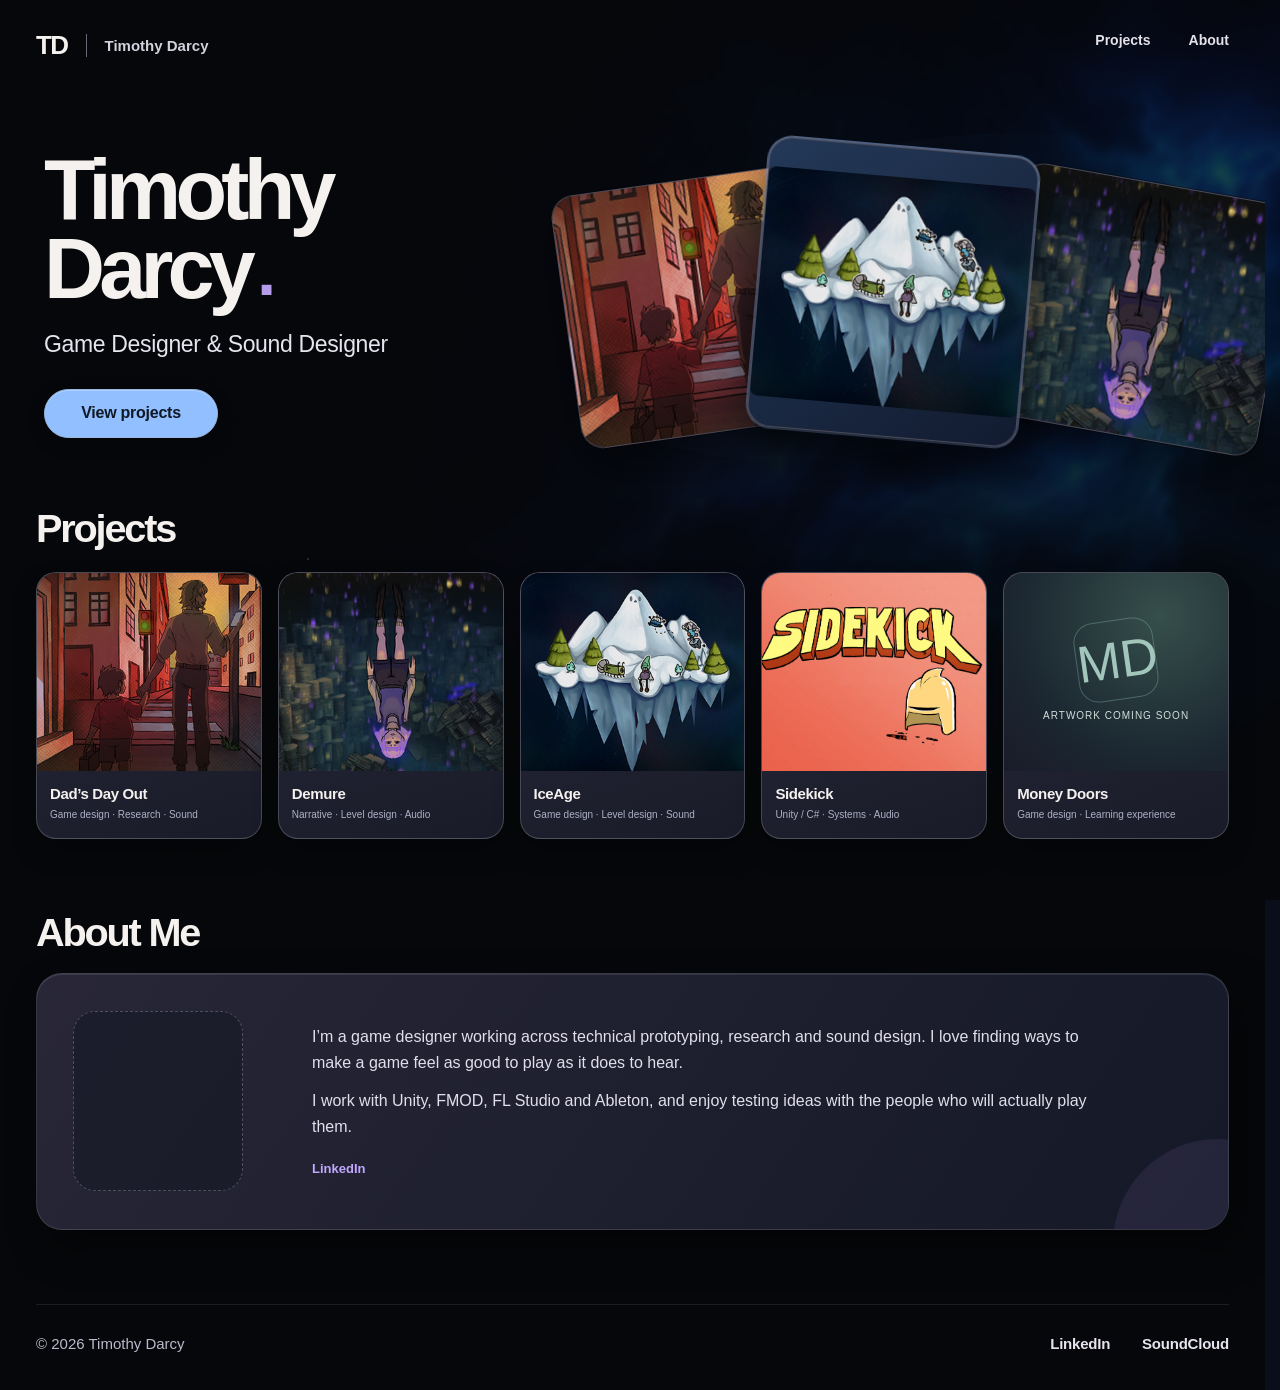
==== commit 3b91d56a: "finalupdatehopefully" ====
--- a/index.html
+++ b/index.html
@@ -1,6 +1,6 @@
 <!DOCTYPE html>
 
-<html lang="en"><head><meta charset="utf-8"/><meta content="width=device-width, initial-scale=1" name="viewport"/><meta content="#0b0b11" name="theme-color"/><script>if (window.name === 'td-painted') { document.documentElement.classList.add('slide-landed'); window.name = ''; }</script><link href="styles/style.css" rel="stylesheet"/><script defer="" src="scripts/main.js"></script><title>Timothy Darcy — Game Designer &amp; Sound Designer</title><meta content="Portfolio of Timothy Darcy — game design, technical prototyping, and sound for games." name="description"/></head><body class="home-page"><div aria-hidden="true" class="home-sky"><i></i><i></i></div><header class="site-header wrap"><a aria-label="Timothy Darcy home" class="brand" href="index.html"><span class="brand-mark">TD</span><span class="brand-name">Timothy Darcy</span></a><nav aria-label="Main navigation" class="main-nav"><a href="index.html#projects">Projects</a><a href="index.html#about">About</a></nav></header>
+<html lang="en"><head><meta charset="utf-8"/><meta content="width=device-width, initial-scale=1" name="viewport"/><meta content="#0b0b11" name="theme-color"/><link href="styles/style.css" rel="stylesheet"/><script defer src="scripts/pages.js"></script><script defer src="scripts/main.js"></script><title>Timothy Darcy — Game Designer &amp; Sound Designer</title><meta content="Portfolio of Timothy Darcy — game design, technical prototyping, and sound for games." name="description"/></head><body class="home-page"><div aria-hidden="true" class="home-sky"><i></i><i></i></div><header class="site-header wrap"><a aria-label="Timothy Darcy home" class="brand" href="index.html"><span class="brand-mark">TD</span><span class="brand-name">Timothy Darcy</span></a><nav aria-label="Main navigation" class="main-nav"><a href="index.html#projects">Projects</a><a href="index.html#about">About</a></nav></header>
 <main>
 <section class="home-hero wrap" id="top"><div class="hero-copy"><h1>Timothy<br/>Darcy<span aria-hidden="true" class="title-period">.</span></h1><p class="hero-role">Game Designer &amp; Sound Designer</p><a class="primary-button" href="#projects">View projects </a></div><div aria-label="Selected game artwork" class="hero-showcase"><div aria-hidden="true" class="hero-halo"></div><a aria-label="Open Dad’s Day Out project" class="float-card float-back float-dad" href="project4.html"><img alt="Dad’s Day Out artwork" src="styles/images/project4-thumb.png"/></a><a aria-label="Open IceAge project" class="float-card float-front float-ice" href="project6.html"><img alt="IceAge artwork" src="styles/images/project6-thumb.png"/></a><a aria-label="Open Demure project" class="float-card float-back float-demure" href="project5.html"><img alt="Demure artwork" src="styles/images/project5-thumb.png"/></a></div></section>
 <section class="projects-section wrap" id="projects"><div class="section-heading"><div><h2>Projects</h2></div></div><div class="project-grid"><a aria-label="View Dad’s Day Out project" class="project-card" href="project4.html" style="--project-accent:#d26349"><div class="card-art"><img alt="Dad’s Day Out artwork" loading="lazy" src="styles/images/project4-thumb.png"/></div><div class="card-bottom"><span><strong>Dad’s Day Out</strong><small>Game design · Research · Sound</small></span></div></a><a aria-label="View Demure project" class="project-card" href="project5.html" style="--project-accent:#a486dc"><div class="card-art"><img alt="Demure artwork" loading="lazy" src="styles/images/project5-thumb.png"/></div><div class="card-bottom"><span><strong>Demure</strong><small>Narrative · Level design · Audio</small></span></div></a><a aria-label="View IceAge project" class="project-card" href="project6.html" style="--project-accent:#8cbde8"><div class="card-art"><img alt="IceAge artwork" loading="lazy" src="styles/images/project6-thumb.png"/></div><div class="card-bottom"><span><strong>IceAge</strong><small>Game design · Level design · Sound</small></span></div></a><a aria-label="View Sidekick project" class="project-card" href="project7.html" style="--project-accent:#edb64d"><div class="card-art"><img alt="Sidekick artwork" loading="lazy" src="images/Sidekick.png"/></div><div class="card-bottom"><span><strong>Sidekick</strong><small>Unity / C# · Systems · Audio</small></span></div></a><a aria-label="View Money Doors project" class="project-card no-art" href="money-doors.html" style="--project-accent:#8bbba9"><div class="card-art"><span aria-hidden="true" class="missing-icon">MD</span><span class="coming-label">Artwork coming soon</span></div><div class="card-bottom"><span><strong>Money Doors</strong><small>Game design · Learning experience</small></span></div></a></div></section>
--- a/styles/style.css
+++ b/styles/style.css
@@ -478,14 +478,77 @@
 .next-project a:active { background:var(--control-blue); color:#08101a; opacity:1; }
 .next-project a:active .arrow-disc { background:#101620; color:white; }
 
+/* A single decoded sky texture drifts across the viewport. */
 body.home-page,.home-sky { background:#06070a; }
-.home-sky::before { content:""; position:absolute; inset:-1%; background:url("../images/night-sky.webp") center / cover; animation:night-drift 42s ease-in-out infinite alternate; }
+.home-sky::before {
+  content:""; position:absolute; inset:-26px;
+  background:url("../images/night-sky.webp") center / cover no-repeat;
+  animation:night-drift 9s ease-in-out infinite alternate;
+}
 .home-sky::after { content:none; }
-.home-sky i { position:absolute; top:18%; left:72%; width:2px; height:2px; background:#b7c9dd; border-radius:50%; animation:star-pulse 6s ease-in-out infinite alternate; }
-.home-sky i + i { top:62%; left:24%; width:1.5px; height:1.5px; animation-duration:8s; animation-delay:-4s; }
-@keyframes star-pulse { from {opacity:.1} to {opacity:.62} }
-@keyframes night-drift { to {transform:translate3d(.35%,.25%,0)} }
+@keyframes night-drift {
+  from { transform:translate3d(-15px,6px,0) rotate(-.18deg); }
+  to { transform:translate3d(16px,-7px,0) rotate(.18deg); }
+}
+.home-sky i {
+  position:absolute; top:18%; left:72%; width:2px; height:2px;
+  border-radius:50%; background:#bccee2; opacity:.23;
+  animation:star-pulse 4.7s ease-in-out infinite;
+}
+.home-sky i + i { top:62%; left:24%; animation-duration:6.3s; animation-delay:-2.1s; }
+@keyframes star-pulse {
+  0%,32%,75%,100% { opacity:.23; }
+  53% { opacity:.86; }
+}
 .primary-button { border-color:#9ab8df; box-shadow:inset 0 1px #ffffff45,0 5px 16px #02050955; }
 .primary-button:hover { box-shadow:inset 0 1px #ffffff66,0 7px 20px #02050980; }
 .home-page .hero-halo { opacity:.32; }
 .home-page .hero-showcase::after { opacity:.28; }
+
+/* Both snapshots use the same viewport width, including short sound panels. */
+html { overflow-y:scroll; scrollbar-gutter:stable; }
+html[data-travel="forward"] { --slide-from:100%; --slide-away:-16%; }
+html[data-travel="back"] { --slide-from:-100%; --slide-away:16%; }
+::view-transition-old(root) { animation:page-depart 520ms cubic-bezier(.52,.03,.18,1) both; }
+::view-transition-new(root) { animation:page-arrive 520ms cubic-bezier(.52,.03,.18,1) both; }
+@keyframes page-depart { to {transform:translateY(var(--slide-away)); opacity:.62;} }
+@keyframes page-arrive { from {transform:translateY(var(--slide-from));} }
+.brand-curtain { position:fixed; inset:0; z-index:99999; display:flex; overflow:hidden; pointer-events:none; }
+.brand-curtain i { flex:1; margin-right:-1px; transform:translateY(101%); background:linear-gradient(165deg,hsl(calc(213 + var(--column)*1.2) 67% calc(44% - var(--column)*2%)),#0d1e42 84%); }
+main[tabindex="-1"]:focus {outline:none;}
+/* Size the hero from the decoded artwork. Both sources include the entire scene. */
+.project-main.wrap:has(> .art-header) {
+  --reading-width: min(1256px, calc(100% - 72px));
+  width: 100%;
+}
+.project-main:has(> .art-header) > :not(.art-header) {
+  width: var(--reading-width);
+  margin-inline: auto;
+}
+.art-header { display:grid; align-items:center; position:relative; isolation:isolate; }
+.art-header > * { grid-area:1 / 1; }
+.art-header picture { display:block; width:100%; min-width:0; pointer-events:none;
+  mask-image:linear-gradient(0deg,transparent,#000 5%,#000 95%,transparent); }
+.art-header img { display:block; width:100%; height:auto; }
+.art-heading { position:relative; width:var(--reading-width); margin:auto; color:#fff; }
+.art-heading h1 { max-width:45%; margin:0 0 .16em; font-size:clamp(44px,6.7vw,93px);
+  font-weight:850; line-height:.93; letter-spacing:-.055em; }
+.art-heading p { margin:0; font-size:14px; }
+.art-header picture { mask-image:linear-gradient(0deg,transparent,#000 5%,#000 95%,transparent),
+  linear-gradient(90deg,#0003,#0005 27%,#000 56%); mask-composite:intersect; }
+@media(max-width:1050px) {
+  .project-main.wrap:has(> .art-header) { --reading-width:calc(100% - 48px); }
+}
+@media(max-width:680px) {
+  .project-main.wrap:has(> .art-header) { --reading-width:calc(100% - 32px); }
+  .art-header { display:block; }
+  .art-header picture { mask-image:linear-gradient(0deg,transparent,#000 6%,#000 96%,transparent); }
+  .art-heading { padding-block:12px; }
+  .art-heading h1 { max-width:100%; font-size:clamp(36px,8vw,52px); }
+}
+.audio-player .volume-level { flex:0 1 76px; width:76px; min-width:40px; }
+@media(max-width:520px) {
+
+  .audio-player { gap:6px; }
+  .audio-player .volume-level { flex-basis:50px; }
+}
